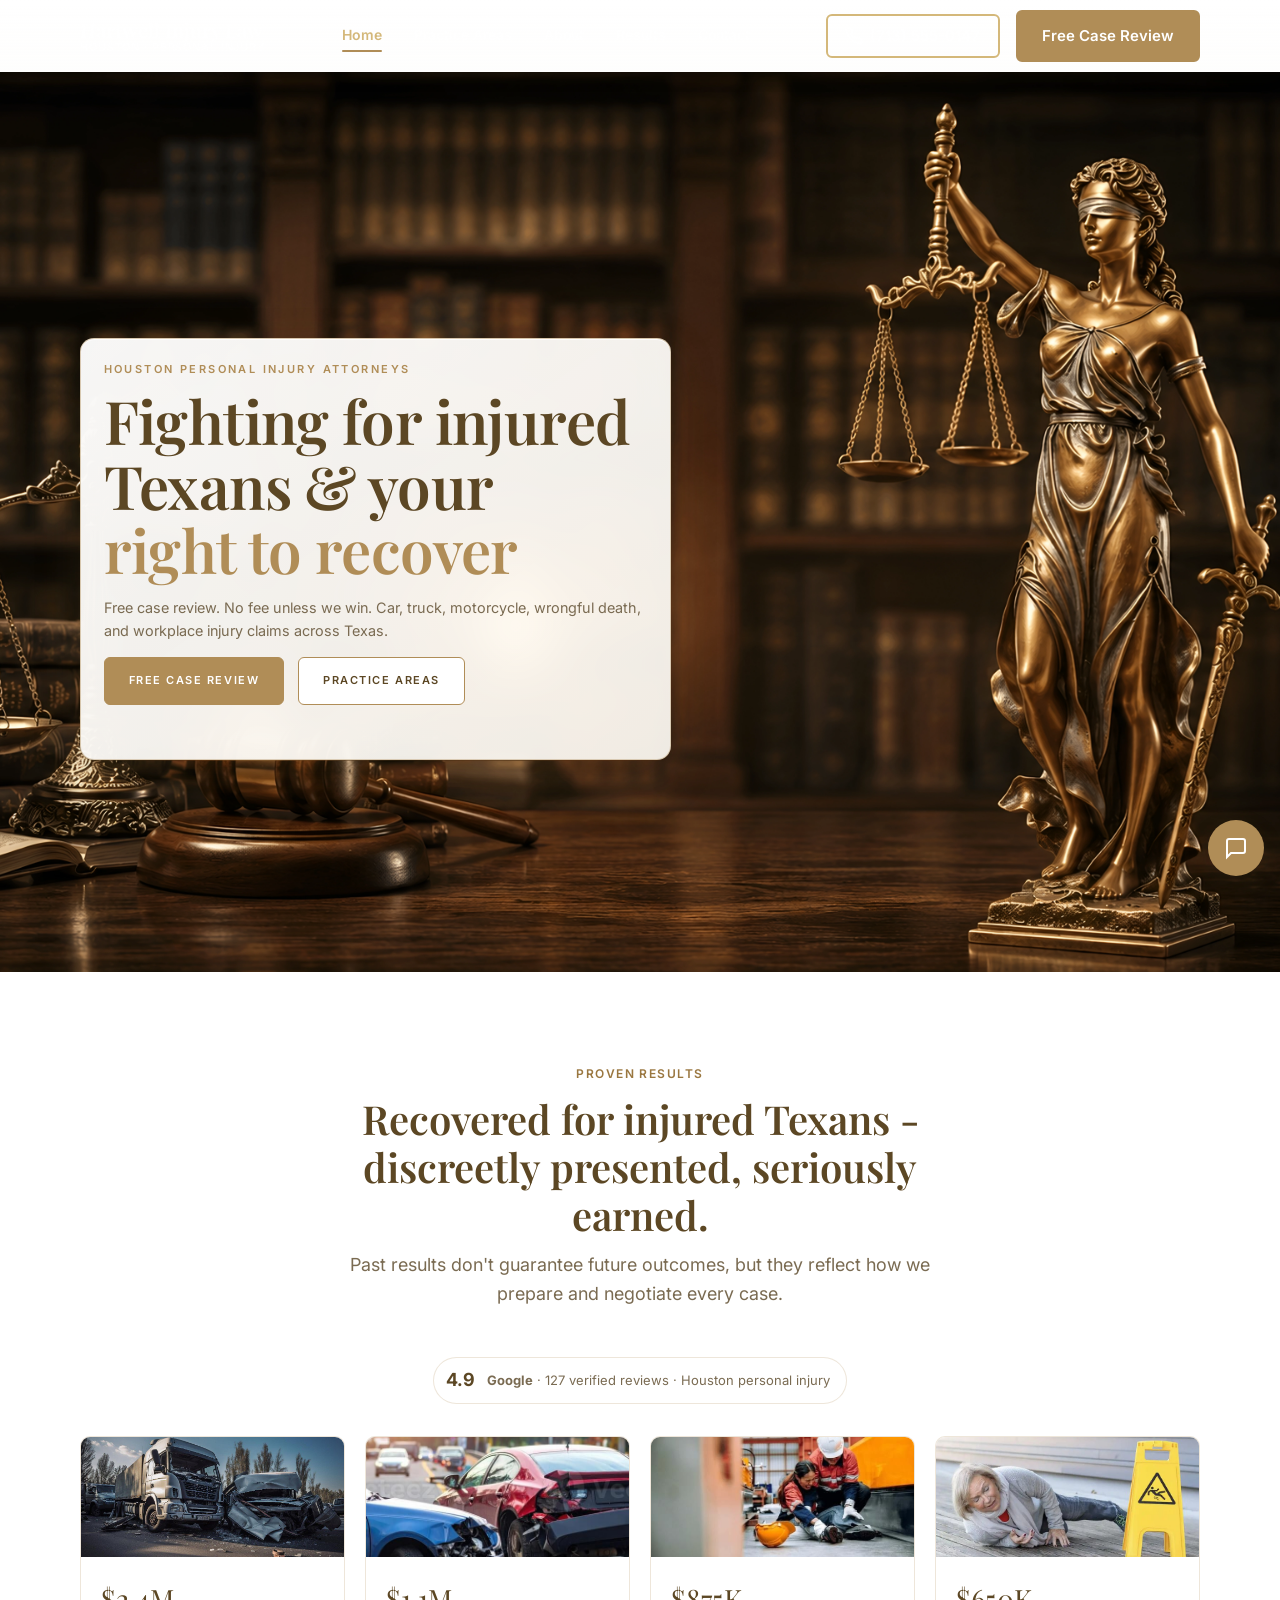
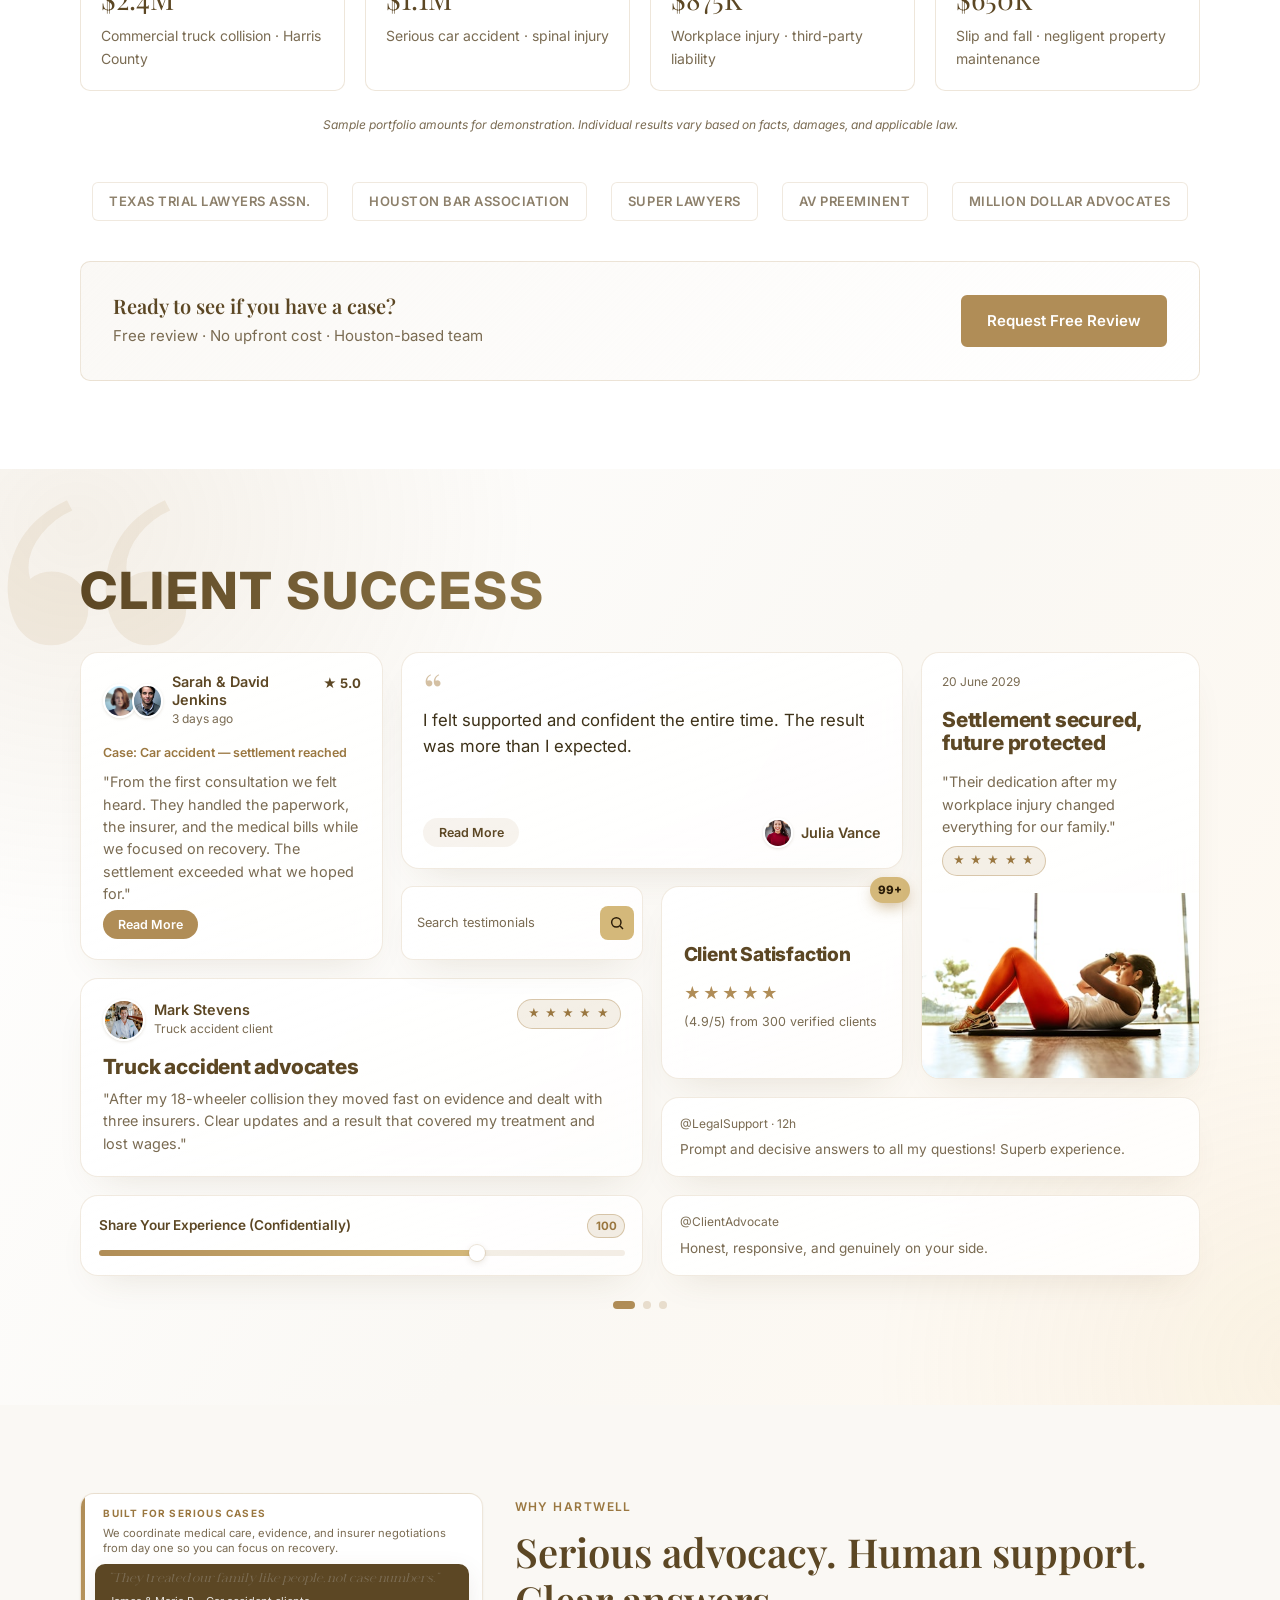
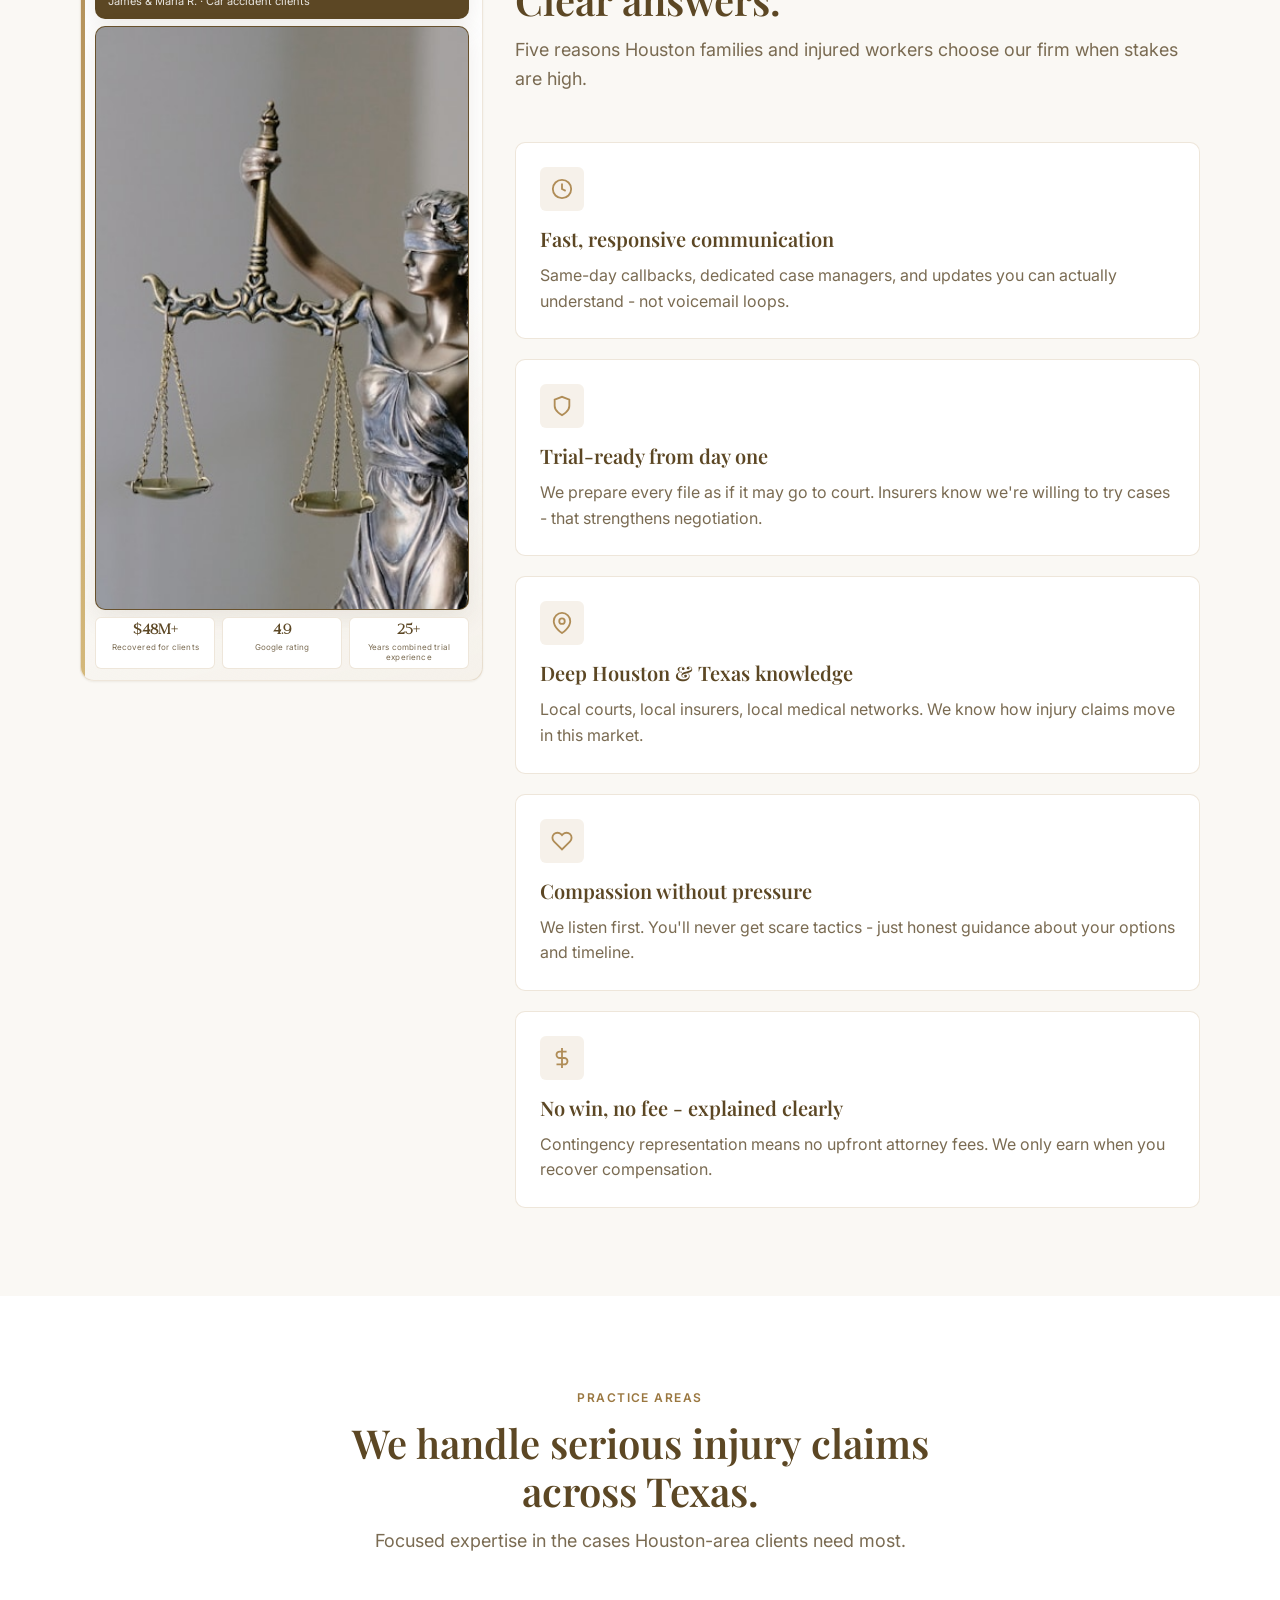
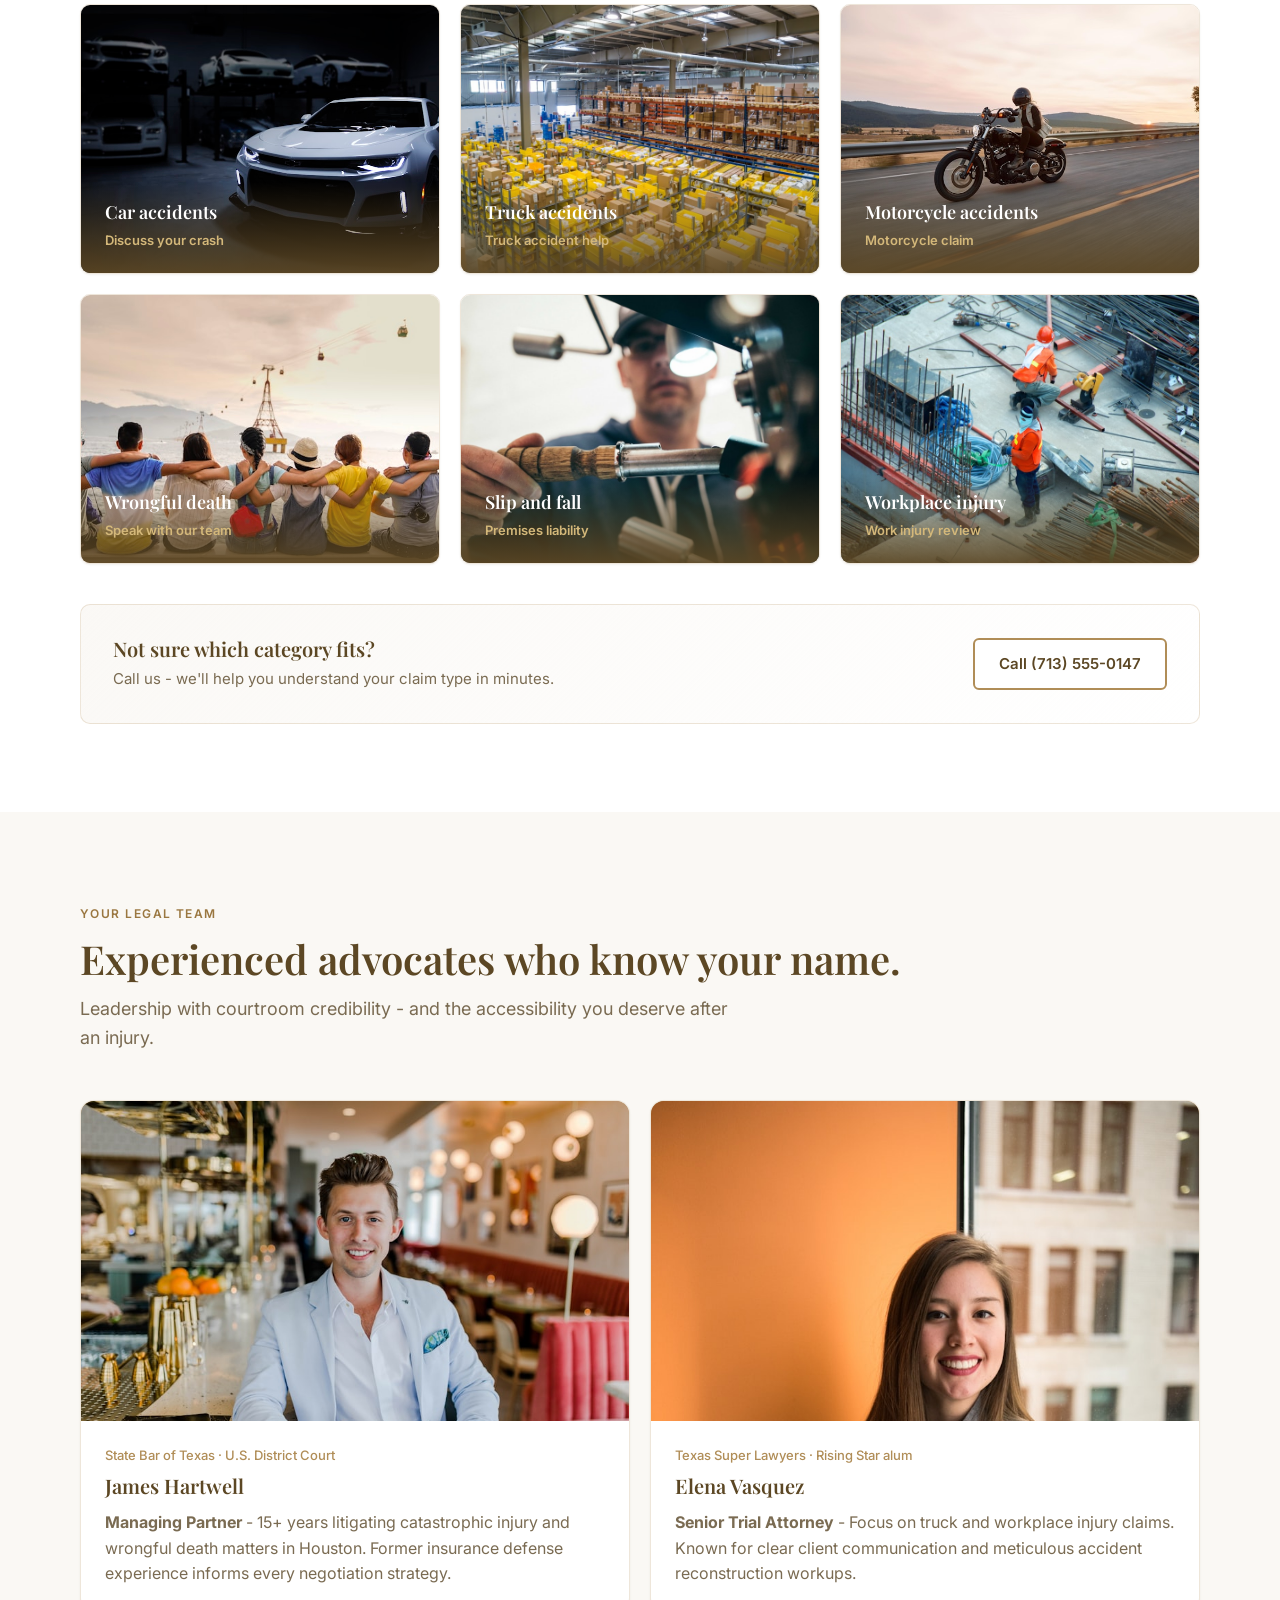
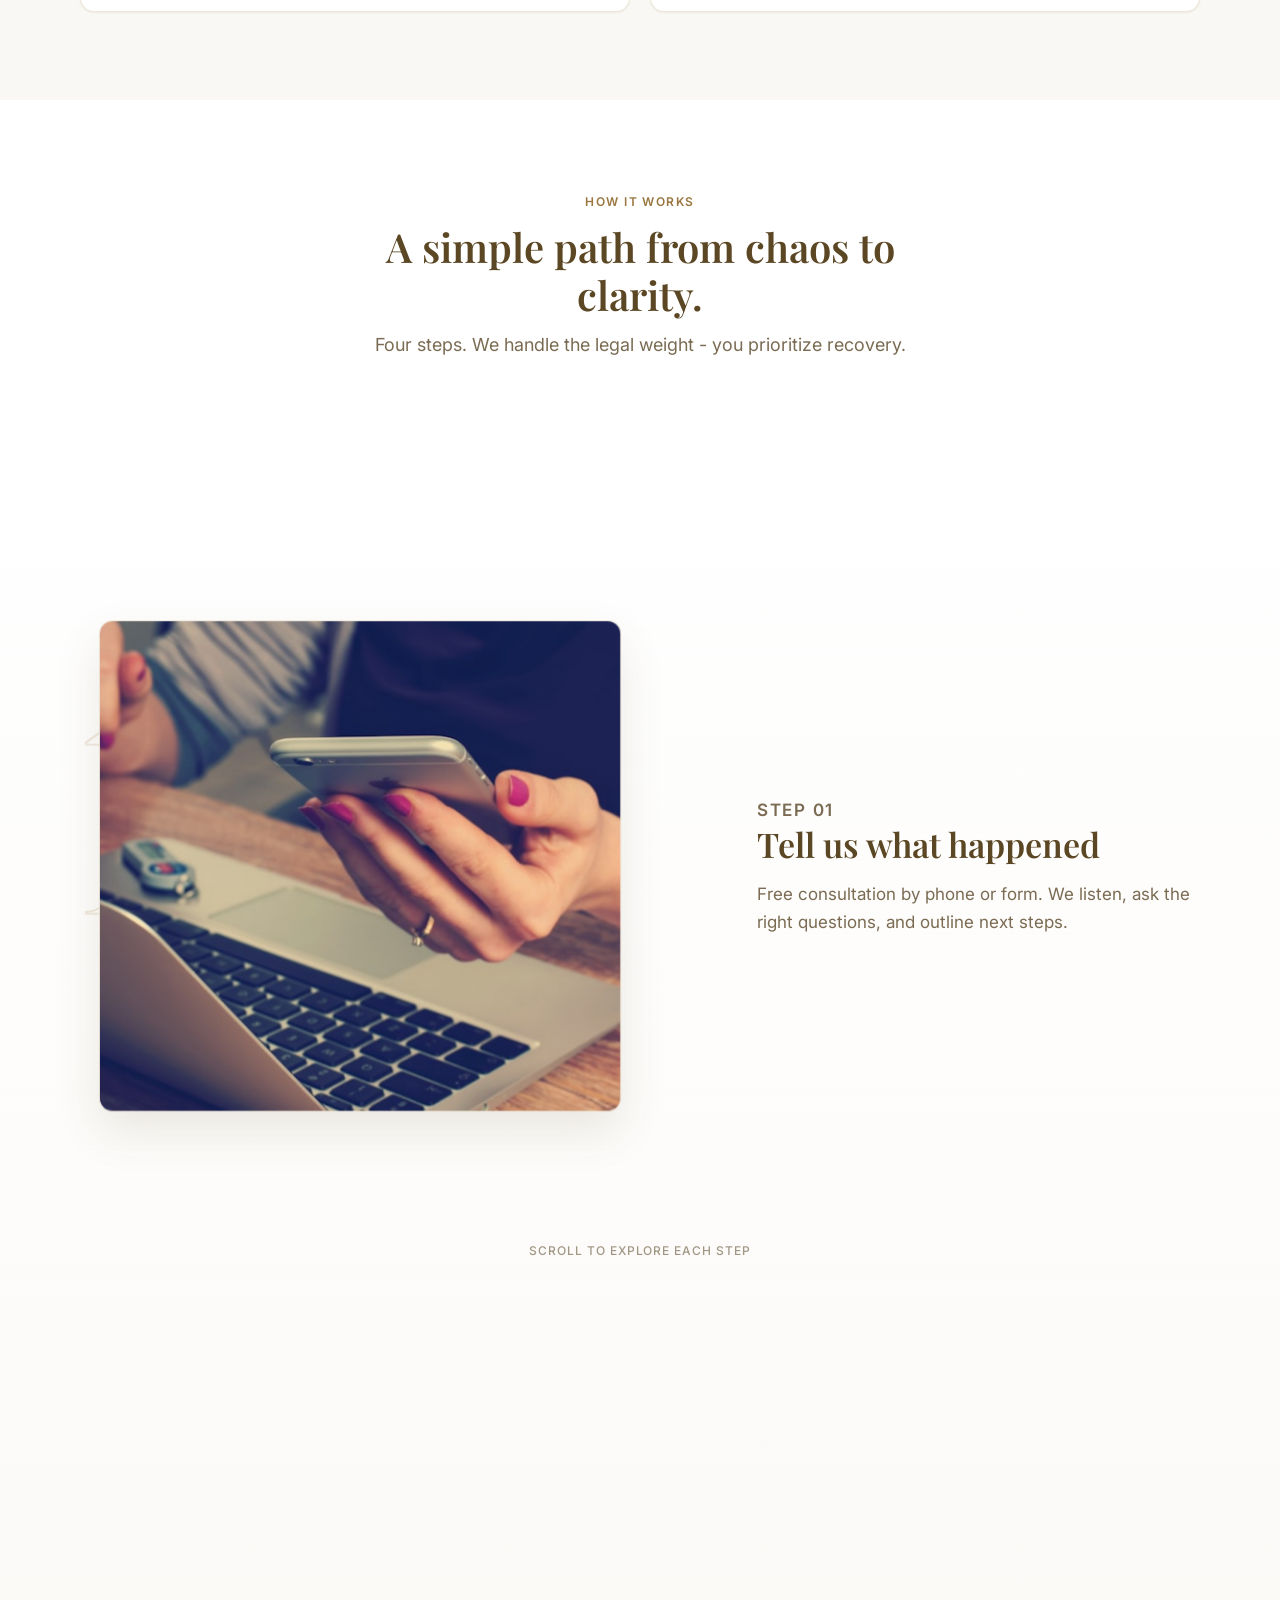
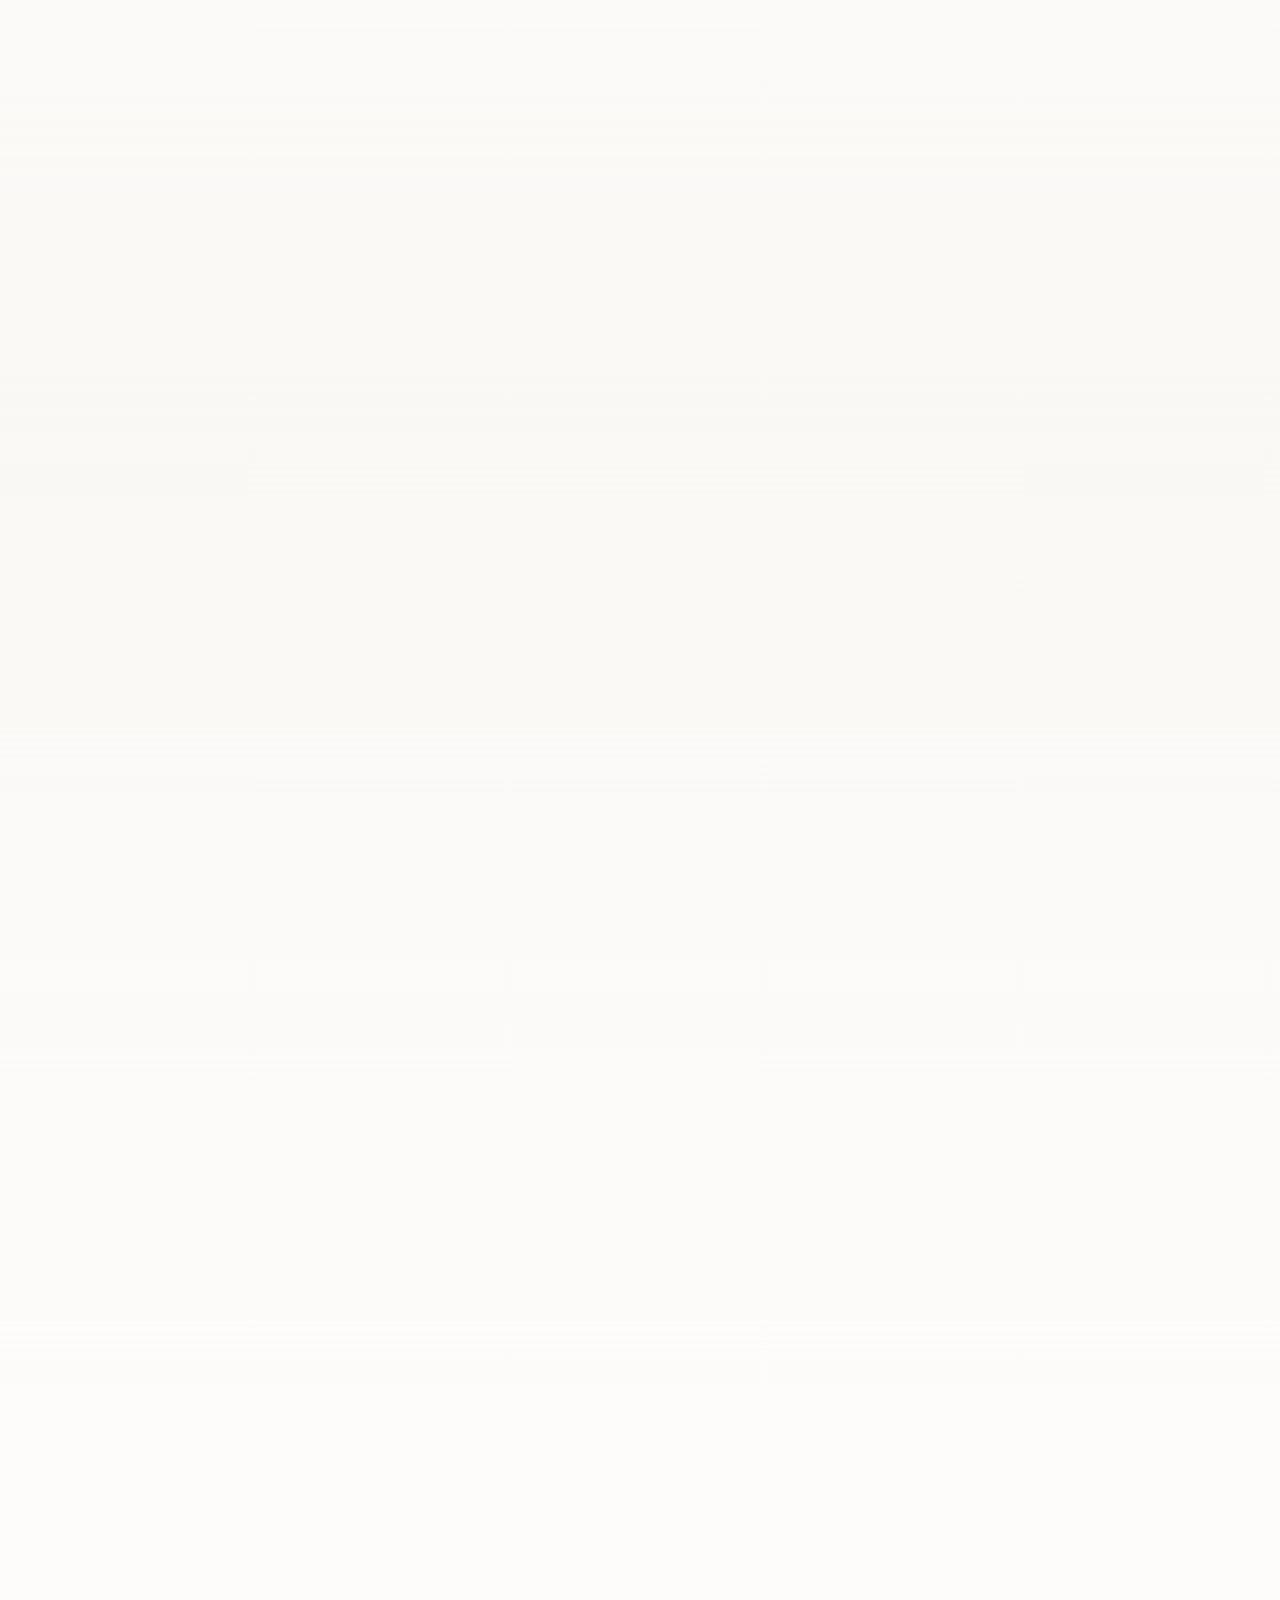
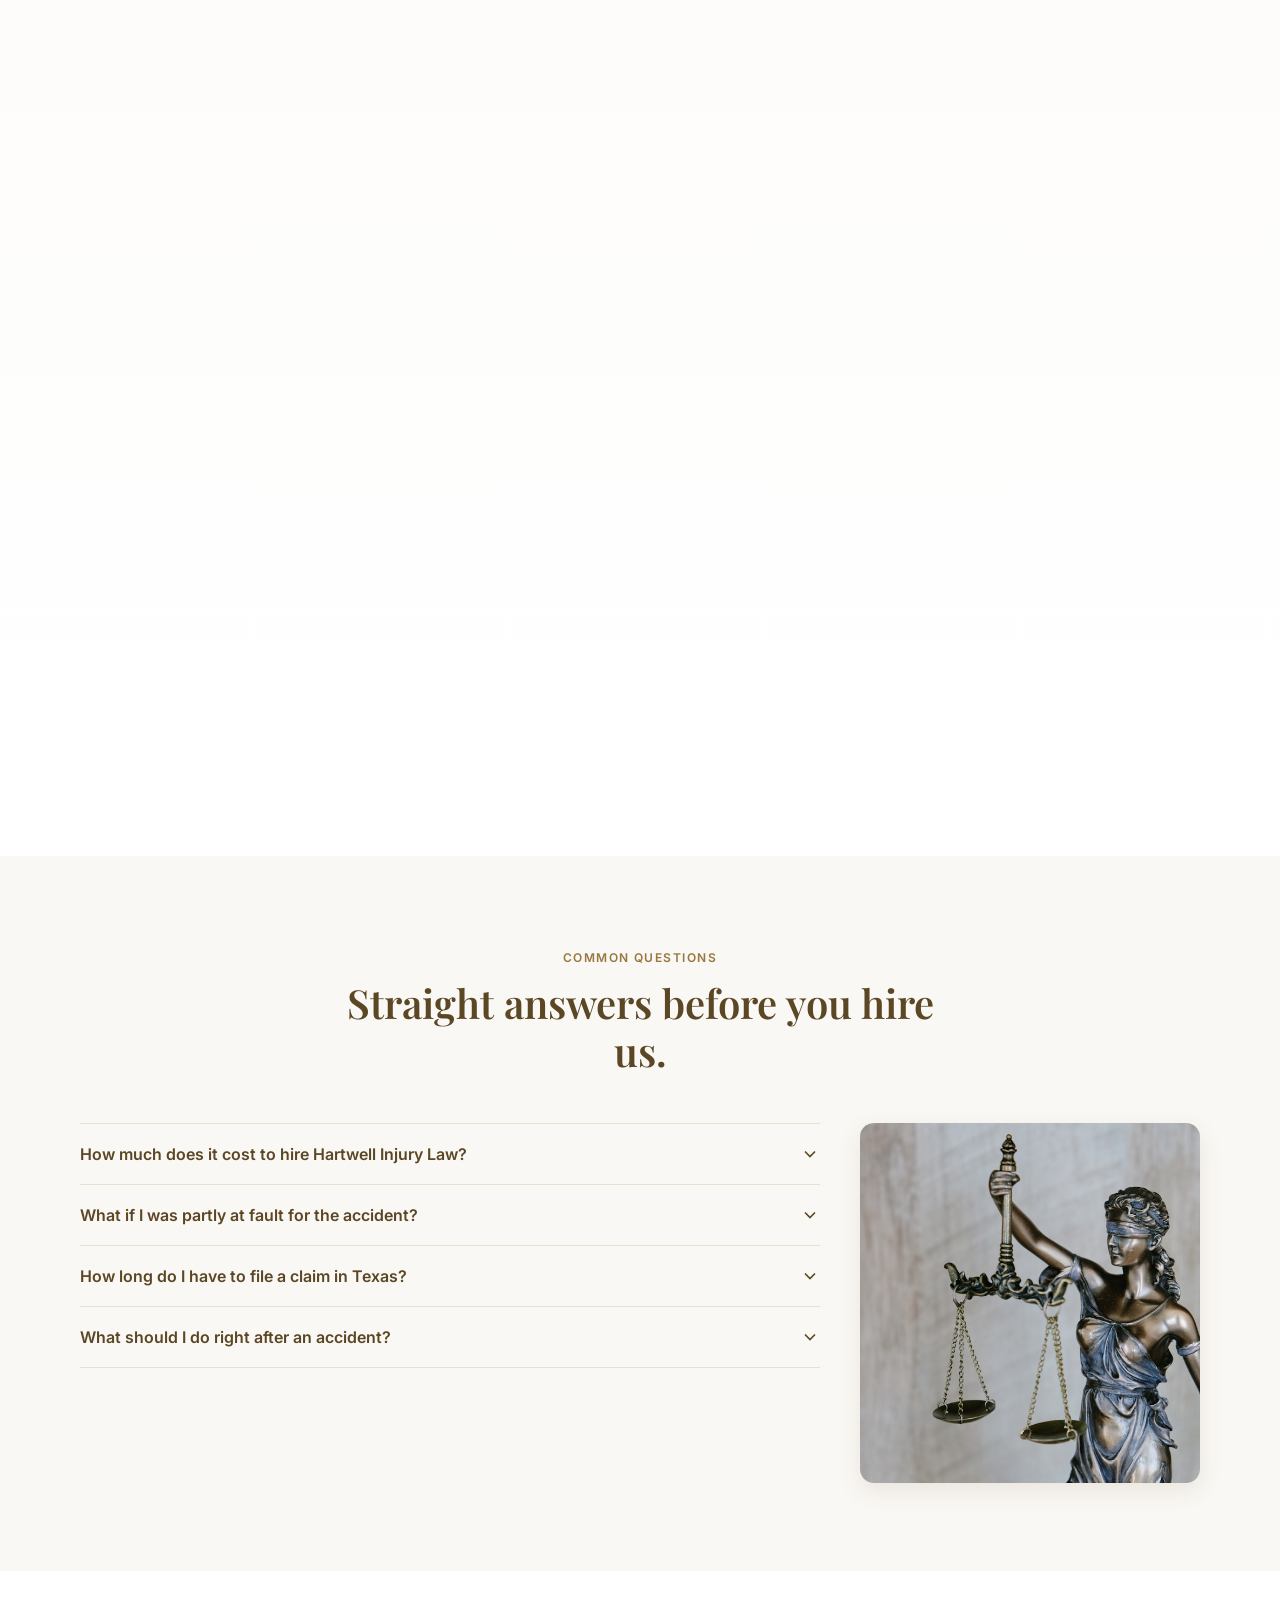
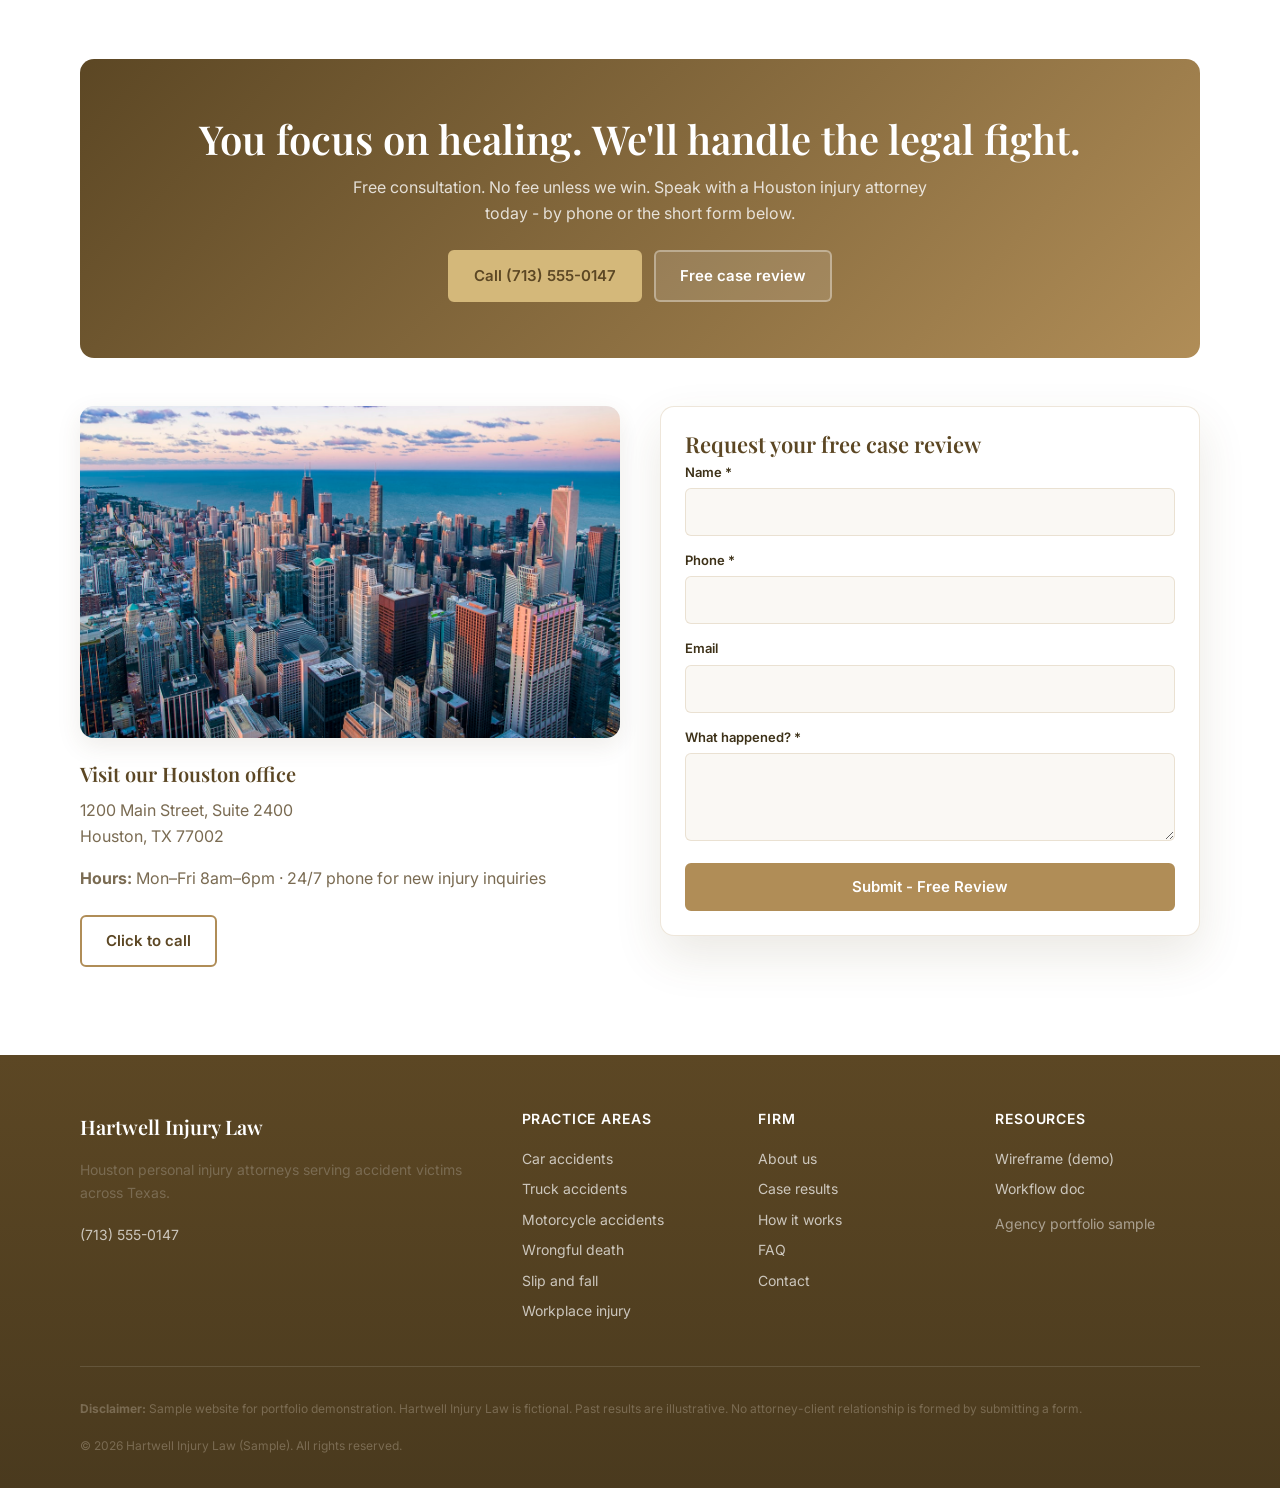
==== index.html @ 0fdd68f1 "Initial commit: Hartwell Injury Law portfolio sample site. Static multi-page PI law firm demo with l" ====
﻿<!DOCTYPE html>
<html lang="en">
<head>
  <meta charset="UTF-8">
  <meta name="viewport" content="width=device-width, initial-scale=1.0">
  <meta name="description" content="Hartwell Injury Law - Houston personal injury attorneys. Free case review. No fee unless we win. Car, truck, motorcycle, wrongful death &amp; workplace injury claims.">
  <title>Hartwell Injury Law | Houston Personal Injury Attorneys</title>
  <link rel="preconnect" href="https://fonts.googleapis.com">
  <link rel="preconnect" href="https://fonts.gstatic.com" crossorigin>
  <link href="https://fonts.googleapis.com/css2?family=Inter:wght@400;500;600;700&family=Playfair+Display:wght@500;600;700&display=swap" rel="stylesheet">
  <link rel="icon" href="assets/favicon.svg" type="image/svg+xml">
  <link rel="preload" href="assets/images/hero-bg.webp" as="image" fetchpriority="high">
  <link rel="stylesheet" href="css/fonts.css">
  <link rel="stylesheet" href="css/styles.css">
  <link rel="stylesheet" href="css/pages.css">
  <link rel="stylesheet" href="css/animations.css">
  <link rel="stylesheet" href="css/process-scroll.css">
  <script type="application/ld+json">
  {
    "@context": "https://schema.org",
    "@type": "LegalService",
    "name": "Hartwell Injury Law",
    "description": "Personal injury law firm serving Houston and greater Texas.",
    "url": "https://www.hartwellinjurylaw.com",
    "telephone": "+1-713-555-0147",
    "address": {
      "@type": "PostalAddress",
      "streetAddress": "1200 Main Street, Suite 2400",
      "addressLocality": "Houston",
      "addressRegion": "TX",
      "postalCode": "77002",
      "addressCountry": "US"
    },
    "areaServed": "Houston, Texas",
    "priceRange": "Free consultation - contingency fee",
    "aggregateRating": {
      "@type": "AggregateRating",
      "ratingValue": "4.9",
      "reviewCount": "127"
    }
  }
  </script>
</head>
<body class="page-home">
  <a href="#main" class="sr-only">Skip to main content</a>

  <div id="site-header"></div>

  <main id="main">
    <!-- Hero: image + left overlay copy -->
    <section class="hero hero--editorial hero--image-only hero--with-copy" id="hero" aria-labelledby="hero-heading">
      <div class="hero__media">
        <picture class="hero__picture">
          <source media="(max-width: 768px)" srcset="assets/images/mobile-hero.png" type="image/png">
          <img
            class="hero__image"
            src="assets/images/hero-bg.webp"
            alt="Lady Justice statue with scales and gavel in a law library"
            width="7680"
            height="4320"
            loading="eager"
            fetchpriority="high"
          >
        </picture>
      </div>
      <div class="container hero__overlay">
        <div class="hero__copy-block">
          <div class="hero__card">
            <p class="hero__eyebrow">Houston Personal Injury Attorneys</p>
            <h1 id="hero-heading" class="hero__title">
              Fighting for injured Texans &amp; your <span class="hero__title-accent">right to recover</span>
            </h1>
            <p class="hero__desc">Free case review. No fee unless we win. Car, truck, motorcycle, wrongful death, and workplace injury claims across Texas.</p>
            <div class="hero__actions">
              <a href="contact.html" class="btn btn--hero-gold">Free Case Review</a>
              <a href="practice-areas.html" class="btn btn--hero-outline">Practice Areas</a>
            </div>
          </div>
        </div>
      </div>
    </section>

    <!-- Trust proof -->
    <section class="section reveal" id="results" aria-labelledby="results-heading">
      <div class="container">
        <div class="section__header section__header--center">
          <p class="section__eyebrow">Proven results</p>
          <h2 id="results-heading">Recovered for injured Texans - discreetly presented, seriously earned.</h2>
          <p class="section__lead">Past results don't guarantee future outcomes, but they reflect how we prepare and negotiate every case.</p>
        </div>
        <div class="review-pill" style="margin-inline:auto;display:flex;width:fit-content;">
          <span class="review-pill__score">4.9</span>
          <span class="review-pill__text"><strong>Google</strong> · 127 verified reviews · Houston personal injury</span>
        </div>
        <div class="card-grid card-grid--4 stagger-children reveal" style="margin-top:2rem;">
          <article class="card result-card reveal-child">
            <div class="result-card__img">
              <img src="assets/images/result-truck.jpg" alt="Damaged commercial trucks after a highway collision" width="600" height="240" loading="lazy">
            </div>
            <div class="result-card__body">
              <p class="card__amount">$2.4M</p>
              <p class="card__type">Commercial truck collision · Harris County</p>
            </div>
          </article>
          <article class="card result-card reveal-child">
            <div class="result-card__img">
              <img src="assets/images/result-car.jpg" alt="Two vehicles with severe front and rear damage after a collision" width="600" height="240" loading="lazy">
            </div>
            <div class="result-card__body">
              <p class="card__amount">$1.1M</p>
              <p class="card__type">Serious car accident · spinal injury</p>
            </div>
          </article>
          <article class="card result-card reveal-child">
            <div class="result-card__img">
              <img src="assets/images/result-workplace.jpg" alt="Worker injured on the job receiving help from a coworker" width="600" height="240" loading="lazy">
            </div>
            <div class="result-card__body">
              <p class="card__amount">$875K</p>
              <p class="card__type">Workplace injury · third-party liability</p>
            </div>
          </article>
          <article class="card result-card reveal-child">
            <div class="result-card__img">
              <img src="assets/images/result-slip.jpg" alt="Elderly person after a slip and fall on a wet deck with caution sign" width="600" height="240" loading="lazy">
            </div>
            <div class="result-card__body">
              <p class="card__amount">$650K</p>
              <p class="card__type">Slip and fall · negligent property maintenance</p>
            </div>
          </article>
        </div>
        <p class="results-note section__header--center" style="text-align:center;">Sample portfolio amounts for demonstration. Individual results vary based on facts, damages, and applicable law.</p>
        <div class="badges-row" aria-label="Memberships and recognition">
          <span class="badge-item">Texas Trial Lawyers Assn.</span>
          <span class="badge-item">Houston Bar Association</span>
          <span class="badge-item">Super Lawyers</span>
          <span class="badge-item">AV Preeminent</span>
          <span class="badge-item">Million Dollar Advocates</span>
        </div>
        <div class="cta-inline">
          <div class="cta-inline__text">
            <h3>Ready to see if you have a case?</h3>
            <p>Free review · No upfront cost · Houston-based team</p>
          </div>
          <a href="contact.html" class="btn btn--primary">Request Free Review</a>
        </div>
      </div>
    </section>

    <!-- Client success — bento testimonials -->
    <section class="bento" id="testimonials" aria-labelledby="bento-heading">
      <span class="bento__bg-quote" aria-hidden="true">&ldquo;</span>
      <div class="bento__inner">
        <h2 id="bento-heading" class="bento__title">Client Success</h2>
        <div class="bento__grid">

          <!-- Card A: professional client review -->
          <article class="bento-card bento-card--a">
            <div class="bento-card__top">
              <div class="bento-avatars">
                <img src="assets/images/avatar-1.jpg" alt="" width="34" height="34" loading="lazy">
                <img src="assets/images/avatar-2.jpg" alt="" width="34" height="34" loading="lazy">
                <div>
                  <p class="bento-name">Sarah &amp; David Jenkins</p>
                  <p class="bento-date">3 days ago</p>
                </div>
              </div>
              <span class="bento-star">&#9733; 5.0</span>
            </div>
            <p class="bento-case">Case: Car accident — settlement reached</p>
            <p class="bento-review">"From the first consultation we felt heard. They handled the paperwork, the insurer, and the medical bills while we focused on recovery. The settlement exceeded what we hoped for."</p>
            <button type="button" class="bento-readmore">Read More</button>
          </article>

          <!-- Card B: executive feedback -->
          <article class="bento-card bento-card--b">
            <div class="bento-card__top">
              <div class="bento-person">
                <img class="bento-headshot" src="assets/images/attorney-james.jpg" alt="" width="42" height="42" loading="lazy">
                <div>
                  <p class="bento-name">Mark Stevens</p>
                  <p class="bento-role">Truck accident client</p>
                </div>
              </div>
              <span class="bento-pill">&#9733; &#9733; &#9733; &#9733; &#9733;</span>
            </div>
            <h3 class="bento-bigtitle">Truck accident advocates</h3>
            <p class="bento-review">"After my 18-wheeler collision they moved fast on evidence and dealt with three insurers. Clear updates and a result that covered my treatment and lost wages."</p>
          </article>

          <!-- Card C: quote card -->
          <article class="bento-card bento-card--c">
            <span class="bento-quotemark" aria-hidden="true">&ldquo;</span>
            <p class="bento-review bento-review--lg">I felt supported and confident the entire time. The result was more than I expected.</p>
            <div class="bento-card__foot">
              <button type="button" class="bento-readmore bento-readmore--ghost">Read More</button>
              <div class="bento-person bento-person--sm">
                <img class="bento-headshot" src="assets/images/avatar-3.jpg" alt="" width="30" height="30" loading="lazy">
                <span class="bento-name">Julia Vance</span>
              </div>
            </div>
          </article>

          <!-- Card D: service rating -->
          <article class="bento-card bento-card--d">
            <span class="bento-badge">99+</span>
            <h3 class="bento-bigtitle bento-bigtitle--sm">Client Satisfaction</h3>
            <div class="bento-rating">
              <span class="bento-stars" aria-hidden="true">★★★★★</span>
              <p class="bento-rating__meta">(4.9/5) from 300 verified clients</p>
            </div>
          </article>

          <!-- Card E: results-focused card with image -->
          <article class="bento-card bento-card--e">
            <div class="bento-e__body">
              <p class="bento-date">20 June 2029</p>
              <h3 class="bento-bigtitle">Settlement secured, future protected</h3>
              <p class="bento-review">"Their dedication after my workplace injury changed everything for our family."</p>
              <span class="bento-pill">&#9733; &#9733; &#9733; &#9733; &#9733;</span>
            </div>
            <div class="bento-e__media">
              <img src="assets/images/process-recovery.jpg" alt="Client recovering after a successful injury settlement" width="480" height="360" loading="lazy">
            </div>
          </article>

          <!-- Search box -->
          <div class="bento-search">
            <span>Search testimonials</span>
            <button type="button" class="bento-search__btn" aria-label="Search testimonials">
              <svg viewBox="0 0 24 24" fill="none" stroke="currentColor" stroke-width="2.2" aria-hidden="true"><circle cx="11" cy="11" r="7"/><line x1="21" y1="21" x2="16.65" y2="16.65"/></svg>
            </button>
          </div>

          <!-- Direct comment card -->
          <div class="bento-comment bento-comment--direct">
            <p class="bento-handle">@LegalSupport · 12h</p>
            <p class="bento-review">Prompt and decisive answers to all my questions! Superb experience.</p>
          </div>

          <!-- Feedback input -->
          <div class="bento-feedback">
            <div class="bento-feedback__row">
              <span class="bento-feedback__label">Share Your Experience (Confidentially)</span>
              <span class="bento-feedback__badge">100</span>
            </div>
            <div class="bento-feedback__bar" role="presentation"><span></span></div>
          </div>

          <!-- Additional comment card -->
          <div class="bento-comment bento-comment--sm">
            <p class="bento-handle">@ClientAdvocate</p>
            <p class="bento-review">Honest, responsive, and genuinely on your side.</p>
          </div>

          <!-- Pagination nav -->
          <div class="bento__nav">
            <div class="bento-dots" aria-hidden="true">
              <span class="is-active"></span><span></span><span></span>
            </div>
          </div>

        </div>
      </div>
    </section>

    <!-- Why choose -->
    <section class="section section--alt" id="why-us" aria-labelledby="why-heading">
      <div class="container why-split reveal">
        <aside class="why-visual reveal" aria-label="Why clients trust Hartwell">
          <div class="why-visual__intro">
            <p class="why-visual__eyebrow">Built for serious cases</p>
            <p class="why-visual__lead">We coordinate medical care, evidence, and insurer negotiations from day one so you can focus on recovery.</p>
          </div>
          <blockquote class="why-visual__quote">
            <p>"They treated our family like people, not case numbers."</p>
            <footer>James &amp; Maria R. · Car accident clients</footer>
          </blockquote>
          <div class="why-gallery">
            <figure class="why-gallery__frame why-gallery__frame--primary">
              <img src="assets/images/why-law-library.jpg" alt="Law library and legal research" width="700" height="900" loading="lazy">
            </figure>
          </div>
          <ul class="why-visual__stats" role="list">
            <li>
              <span class="why-visual__stat-value">$48M+</span>
              <span class="why-visual__stat-label">Recovered for clients</span>
            </li>
            <li>
              <span class="why-visual__stat-value">4.9</span>
              <span class="why-visual__stat-label">Google rating</span>
            </li>
            <li>
              <span class="why-visual__stat-value">25+</span>
              <span class="why-visual__stat-label">Years combined trial experience</span>
            </li>
          </ul>
        </aside>
        <div class="why-content">
        <div class="section__header">
          <p class="section__eyebrow">Why Hartwell</p>
          <h2 id="why-heading">Serious advocacy. Human support. Clear answers.</h2>
          <p class="section__lead">Five reasons Houston families and injured workers choose our firm when stakes are high.</p>
        </div>
        <div class="card-grid card-grid--2" style="grid-template-columns:1fr;">
          <article class="card">
            <div class="card__icon" aria-hidden="true">
              <svg viewBox="0 0 24 24" fill="none" stroke="currentColor" stroke-width="2"><circle cx="12" cy="12" r="10"/><polyline points="12 6 12 12 16 14"/></svg>
            </div>
            <h3>Fast, responsive communication</h3>
            <p>Same-day callbacks, dedicated case managers, and updates you can actually understand - not voicemail loops.</p>
          </article>
          <article class="card">
            <div class="card__icon" aria-hidden="true">
              <svg viewBox="0 0 24 24" fill="none" stroke="currentColor" stroke-width="2"><path d="M12 22s8-4 8-10V5l-8-3-8 3v7c0 6 8 10 8 10z"/></svg>
            </div>
            <h3>Trial-ready from day one</h3>
            <p>We prepare every file as if it may go to court. Insurers know we're willing to try cases - that strengthens negotiation.</p>
          </article>
          <article class="card">
            <div class="card__icon" aria-hidden="true">
              <svg viewBox="0 0 24 24" fill="none" stroke="currentColor" stroke-width="2"><path d="M21 10c0 7-9 13-9 13s-9-6-9-13a9 9 0 0 1 18 0z"/><circle cx="12" cy="10" r="3"/></svg>
            </div>
            <h3>Deep Houston &amp; Texas knowledge</h3>
            <p>Local courts, local insurers, local medical networks. We know how injury claims move in this market.</p>
          </article>
          <article class="card">
            <div class="card__icon" aria-hidden="true">
              <svg viewBox="0 0 24 24" fill="none" stroke="currentColor" stroke-width="2"><path d="M20.84 4.61a5.5 5.5 0 0 0-7.78 0L12 5.67l-1.06-1.06a5.5 5.5 0 0 0-7.78 7.78l1.06 1.06L12 21.23l7.78-7.78 1.06-1.06a5.5 5.5 0 0 0 0-7.78z"/></svg>
            </div>
            <h3>Compassion without pressure</h3>
            <p>We listen first. You'll never get scare tactics - just honest guidance about your options and timeline.</p>
          </article>
          <article class="card">
            <div class="card__icon" aria-hidden="true">
              <svg viewBox="0 0 24 24" fill="none" stroke="currentColor" stroke-width="2"><line x1="12" y1="1" x2="12" y2="23"/><path d="M17 5H9.5a3.5 3.5 0 0 0 0 7h5a3.5 3.5 0 0 1 0 7H6"/></svg>
            </div>
            <h3>No win, no fee - explained clearly</h3>
            <p>Contingency representation means no upfront attorney fees. We only earn when you recover compensation.</p>
          </article>
        </div>
        </div>
      </div>
    </section>

    <!-- Practice areas -->
    <section class="section" id="practice-areas" aria-labelledby="practice-heading">
      <div class="container">
        <div class="section__header section__header--center">
          <p class="section__eyebrow">Practice areas</p>
          <h2 id="practice-heading">We handle serious injury claims across Texas.</h2>
          <p class="section__lead">Focused expertise in the cases Houston-area clients need most.</p>
        </div>
        <div class="practice-grid stagger-children reveal">
          <a class="practice-card practice-card--media reveal-child" href="car-accident.html">
            <img src="assets/images/practice-car.jpg" alt="Car accident injury claim" width="600" height="375" loading="lazy">
            <div class="practice-card__overlay"><h3>Car accidents</h3><span>Discuss your crash</span></div>
          </a>
          <a class="practice-card practice-card--media reveal-child" href="practice-areas.html">
            <img src="assets/images/practice-truck.jpg" alt="Commercial truck accident" width="600" height="375" loading="lazy">
            <div class="practice-card__overlay"><h3>Truck accidents</h3><span>Truck accident help</span></div>
          </a>
          <a class="practice-card practice-card--media reveal-child" href="practice-areas.html">
            <img src="assets/images/practice-motorcycle.jpg" alt="Motorcycle crash" width="600" height="375" loading="lazy">
            <div class="practice-card__overlay"><h3>Motorcycle accidents</h3><span>Motorcycle claim</span></div>
          </a>
          <a class="practice-card practice-card--media reveal-child" href="practice-areas.html">
            <img src="assets/images/practice-wrongful-death.jpg" alt="Wrongful death support" width="600" height="375" loading="lazy">
            <div class="practice-card__overlay"><h3>Wrongful death</h3><span>Speak with our team</span></div>
          </a>
          <a class="practice-card practice-card--media reveal-child" href="practice-areas.html">
            <img src="assets/images/practice-slip.jpg" alt="Slip and fall premises" width="600" height="375" loading="lazy">
            <div class="practice-card__overlay"><h3>Slip and fall</h3><span>Premises liability</span></div>
          </a>
          <a class="practice-card practice-card--media reveal-child" href="practice-areas.html">
            <img src="assets/images/practice-workplace.jpg" alt="Workplace injury" width="600" height="375" loading="lazy">
            <div class="practice-card__overlay"><h3>Workplace injury</h3><span>Work injury review</span></div>
          </a>
        </div>
        <div class="cta-inline">
          <div class="cta-inline__text">
            <h3>Not sure which category fits?</h3>
            <p>Call us - we'll help you understand your claim type in minutes.</p>
          </div>
          <a href="tel:+17135550147" class="btn btn--outline">Call (713) 555-0147</a>
        </div>
      </div>
    </section>

    <!-- Attorneys -->
    <section class="section section--alt" id="attorneys" aria-labelledby="attorneys-heading">
      <div class="container">
        <div class="section__header">
          <p class="section__eyebrow">Your legal team</p>
          <h2 id="attorneys-heading">Experienced advocates who know your name.</h2>
          <p class="section__lead">Leadership with courtroom credibility - and the accessibility you deserve after an injury.</p>
        </div>
        <div class="card-grid attorney-grid">
          <article class="attorney-card">
            <img class="attorney-card__photo" src="assets/images/attorney-james.jpg" alt="James Hartwell, Managing Partner" width="600" height="600" loading="lazy">
            <div class="attorney-card__body">
              <p class="attorney-card__credentials">State Bar of Texas · U.S. District Court</p>
              <h3>James Hartwell</h3>
              <p><strong>Managing Partner</strong> - 15+ years litigating catastrophic injury and wrongful death matters in Houston. Former insurance defense experience informs every negotiation strategy.</p>
            </div>
          </article>
          <article class="attorney-card">
            <img class="attorney-card__photo" src="assets/images/attorney-elena.jpg" alt="Elena Vasquez, Senior Trial Attorney" width="600" height="600" loading="lazy">
            <div class="attorney-card__body">
              <p class="attorney-card__credentials">Texas Super Lawyers · Rising Star alum</p>
              <h3>Elena Vasquez</h3>
              <p><strong>Senior Trial Attorney</strong> - Focus on truck and workplace injury claims. Known for clear client communication and meticulous accident reconstruction workups.</p>
            </div>
          </article>
        </div>
      </div>
    </section>

    <!-- Process — scroll-driven 3D card stack -->
    <section class="section section--process" id="process" aria-labelledby="process-heading">
      <div class="container">
        <div class="section__header section__header--center">
          <p class="section__eyebrow">How it works</p>
          <h2 id="process-heading">A simple path from chaos to clarity.</h2>
          <p class="section__lead">Four steps. We handle the legal weight - you prioritize recovery.</p>
        </div>
      </div>

      <div class="process-scroll" data-process-scroll>
        <div class="process-scroll__viewport">
          <p class="process-scroll__hint" aria-hidden="true">Scroll to explore each step</p>
          <div class="process-scroll__layout">
            <div class="process-scroll__left">
              <div class="process-stack process-stack--photos" role="list" aria-label="Process step photos">
                <article class="process-stack__item" role="listitem" data-process-card>
                  <span class="process-stack__bg-num" aria-hidden="true">1</span>
                  <div class="process-photo-card">
                    <img src="assets/images/process-phone.jpg" alt="Phone consultation" width="480" height="360" loading="lazy">
                  </div>
                </article>
                <article class="process-stack__item" role="listitem" data-process-card>
                  <span class="process-stack__bg-num" aria-hidden="true">2</span>
                  <div class="process-photo-card">
                    <img src="assets/images/process-investigate.jpg" alt="Case investigation" width="480" height="360" loading="lazy">
                  </div>
                </article>
                <article class="process-stack__item" role="listitem" data-process-card>
                  <span class="process-stack__bg-num" aria-hidden="true">3</span>
                  <div class="process-photo-card">
                    <img src="assets/images/process-insurance.jpg" alt="Insurance negotiation" width="480" height="360" loading="lazy">
                  </div>
                </article>
                <article class="process-stack__item" role="listitem" data-process-card>
                  <span class="process-stack__bg-num" aria-hidden="true">4</span>
                  <div class="process-photo-card">
                    <img src="assets/images/process-recovery.jpg" alt="Client recovery" width="480" height="360" loading="lazy">
                  </div>
                </article>
              </div>
            </div>
            <div class="process-scroll__right">
              <div class="process-stack process-stack--copy" role="list" aria-label="Process step details">
                <article class="process-copy" role="listitem" data-process-copy>
                  <p class="process-copy__eyebrow">Step 01</p>
                  <h3>Tell us what happened</h3>
                  <p>Free consultation by phone or form. We listen, ask the right questions, and outline next steps.</p>
                </article>
                <article class="process-copy" role="listitem" data-process-copy>
                  <p class="process-copy__eyebrow">Step 02</p>
                  <h3>We investigate your case</h3>
                  <p>Police reports, medical records, witnesses, and evidence preservation - built early, not late.</p>
                </article>
                <article class="process-copy" role="listitem" data-process-copy>
                  <p class="process-copy__eyebrow">Step 03</p>
                  <h3>We deal with insurance</h3>
                  <p>Adjusters, denials, and lowball offers are handled by us. No giving recorded statements without counsel.</p>
                </article>
                <article class="process-copy" role="listitem" data-process-copy>
                  <p class="process-copy__eyebrow">Step 04</p>
                  <h3>You focus on recovery</h3>
                  <p>Treatment comes first. We pursue fair settlement or trial while keeping you informed at every stage.</p>
                </article>
              </div>
            </div>
          </div>
        </div>
      </div>

      <div class="container process-fallback" aria-label="Case process steps">
        <ol class="process-steps">
          <li class="process-step">
            <div class="process-step__thumb">
              <img src="assets/images/process-phone.jpg" alt="Phone consultation" width="200" height="200" loading="lazy">
            </div>
            <div>
              <h3><span class="process-step__num" aria-hidden="true">1.</span> Tell us what happened</h3>
              <p>Free consultation by phone or form. We listen, ask the right questions, and outline next steps.</p>
            </div>
          </li>
          <li class="process-step">
            <div class="process-step__thumb">
              <img src="assets/images/process-investigate.jpg" alt="Case investigation documents" width="200" height="200" loading="lazy">
            </div>
            <div>
              <h3><span class="process-step__num" aria-hidden="true">2.</span> We investigate your case</h3>
              <p>Police reports, medical records, witnesses, and evidence preservation - built early, not late.</p>
            </div>
          </li>
          <li class="process-step">
            <div class="process-step__thumb">
              <img src="assets/images/process-insurance.jpg" alt="Insurance negotiation" width="200" height="200" loading="lazy">
            </div>
            <div>
              <h3><span class="process-step__num" aria-hidden="true">3.</span> We deal with insurance</h3>
              <p>Adjusters, denials, and lowball offers are handled by us. No giving recorded statements without counsel.</p>
            </div>
          </li>
          <li class="process-step">
            <div class="process-step__thumb">
              <img src="assets/images/process-recovery.jpg" alt="Client recovery and wellness" width="200" height="200" loading="lazy">
            </div>
            <div>
              <h3><span class="process-step__num" aria-hidden="true">4.</span> You focus on recovery</h3>
              <p>Treatment comes first. We pursue fair settlement or trial while keeping you informed at every stage.</p>
            </div>
          </li>
        </ol>
      </div>
    </section>

    <!-- FAQ -->
    <section class="section section--alt" id="faq" aria-labelledby="faq-heading">
      <div class="container">
        <div class="section__header section__header--center">
          <p class="section__eyebrow">Common questions</p>
          <h2 id="faq-heading">Straight answers before you hire us.</h2>
        </div>
        <div class="faq-layout reveal">
        <div class="faq-list">
          <div class="faq-item">
            <button type="button" class="faq-question" aria-expanded="false">
              How much does it cost to hire Hartwell Injury Law?
              <svg width="20" height="20" viewBox="0 0 24 24" fill="none" stroke="currentColor" stroke-width="2" aria-hidden="true"><polyline points="6 9 12 15 18 9"/></svg>
            </button>
            <div class="faq-answer">
              <div class="faq-answer__inner">We work on contingency - no upfront attorney fees. If we don't recover compensation for you, you don't owe our legal fees. We'll explain percentages and costs clearly during your free consultation.</div>
            </div>
          </div>
          <div class="faq-item">
            <button type="button" class="faq-question" aria-expanded="false">
              What if I was partly at fault for the accident?
              <svg width="20" height="20" viewBox="0 0 24 24" fill="none" stroke="currentColor" stroke-width="2" aria-hidden="true"><polyline points="6 9 12 15 18 9"/></svg>
            </button>
            <div class="faq-answer">
              <div class="faq-answer__inner">Texas follows modified comparative fault rules. You may still recover damages if you were less than 51% responsible. Don't assume you're barred - let us review the facts.</div>
            </div>
          </div>
          <div class="faq-item">
            <button type="button" class="faq-question" aria-expanded="false">
              How long do I have to file a claim in Texas?
              <svg width="20" height="20" viewBox="0 0 24 24" fill="none" stroke="currentColor" stroke-width="2" aria-hidden="true"><polyline points="6 9 12 15 18 9"/></svg>
            </button>
            <div class="faq-answer">
              <div class="faq-answer__inner">Most personal injury claims must be filed within two years of the injury, but exceptions exist. Evidence fades quickly - contacting us soon protects your rights.</div>
            </div>
          </div>
          <div class="faq-item">
            <button type="button" class="faq-question" aria-expanded="false">
              What should I do right after an accident?
              <svg width="20" height="20" viewBox="0 0 24 24" fill="none" stroke="currentColor" stroke-width="2" aria-hidden="true"><polyline points="6 9 12 15 18 9"/></svg>
            </button>
            <div class="faq-answer">
              <div class="faq-answer__inner">Get medical care, call police if needed, photograph the scene, gather witness info, avoid admitting fault, and don't give a recorded statement to insurers before speaking with a lawyer.</div>
            </div>
          </div>
        </div>
        <aside class="faq-aside">
          <img src="assets/images/faq-courthouse.jpg" alt="Courthouse columns representing justice" width="680" height="900" loading="lazy">
        </aside>
        </div>
      </div>
    </section>

    <!-- Final CTA / Contact -->
    <section class="section" id="contact" aria-labelledby="contact-heading">
      <div class="container">
        <div class="cta-band">
          <h2 id="contact-heading">You focus on healing. We'll handle the legal fight.</h2>
          <p>Free consultation. No fee unless we win. Speak with a Houston injury attorney today - by phone or the short form below.</p>
          <div class="btn-group">
            <a href="tel:+17135550147" class="btn btn--accent">Call (713) 555-0147</a>
            <a href="contact.html" class="btn btn--ghost-light">Free case review</a>
          </div>
        </div>
        <div class="split-grid reveal" style="margin-top:3rem;">
          <div class="contact-visual">
            <img src="assets/images/contact-skyline.jpg" alt="Houston downtown skyline near Hartwell Injury Law office" width="800" height="500" loading="lazy">
            <h3 style="margin-top:1.5rem;">Visit our Houston office</h3>
            <p>1200 Main Street, Suite 2400<br>Houston, TX 77002</p>
            <p><strong>Hours:</strong> Mon–Fri 8am–6pm · 24/7 phone for new injury inquiries</p>
            <p style="margin-top:1.5rem;"><a href="tel:+17135550147" class="btn btn--outline">Click to call</a></p>
          </div>
          <div class="form-card">
            <h3 class="form-card__title">Request your free case review</h3>
            <form data-consult-form action="#" method="post">
              <div class="form-grid">
                <div class="form-group">
                  <label for="contact-name">Name *</label>
                  <input type="text" id="contact-name" name="name" required autocomplete="name">
                </div>
                <div class="form-group">
                  <label for="contact-phone">Phone *</label>
                  <input type="tel" id="contact-phone" name="phone" required autocomplete="tel">
                </div>
                <div class="form-group">
                  <label for="contact-email">Email</label>
                  <input type="email" id="contact-email" name="email" autocomplete="email">
                </div>
                <div class="form-group">
                  <label for="contact-detail">What happened? *</label>
                  <textarea id="contact-detail" name="detail" required></textarea>
                </div>
                <button type="submit" class="btn btn--primary btn--block">Submit - Free Review</button>
              </div>
            </form>
          </div>
        </div>
      </div>
    </section>
  </main>

  <div id="site-footer"></div>

  <script src="js/site-chrome.js"></script>
  <script src="js/main.js" defer></script>
  <script src="js/process-scroll.js" defer></script>
</body>
</html>
---- css/fonts.css ----
@font-face {
  font-family: "Orange Avenue";
  src: url("../FONTS/OrangeAvenueDEMO-Regular.otf") format("opentype");
  font-weight: 400;
  font-style: normal;
  font-display: swap;
}

@font-face {
  font-family: "Orange Avenue Outline";
  src: url("../FONTS/OrangeAvenueOutlineDEMO-Regular.otf") format("opentype");
  font-weight: 400;
  font-style: normal;
  font-display: swap;
}
---- css/styles.css ----
/* Hartwell Injury Law — Premium PI sample (portfolio asset) */

:root {
  --gold: #b08d57;
  --gold-light: #d4b87a;
  --gold-dark: #8a6d3b;
  --gold-deep: #5c4724;
  --primary: #9a7740;
  --primary-deep: #5c4724;
  --secondary: #b08d57;
  --accent: #b08d57;
  --accent-light: #d4b87a;
  --trust: #9a7740;
  --bg: #ffffff;
  --bg-alt: #faf8f4;
  --surface: #ffffff;
  --text: #3d3118;
  --text-muted: #7a6b52;
  --border: rgba(176, 141, 87, 0.22);
  --shadow-sm: 0 1px 2px rgba(92, 71, 36, 0.08);
  --shadow-md: 0 8px 24px rgba(92, 71, 36, 0.1);
  --shadow-lg: 0 20px 48px rgba(92, 71, 36, 0.12);
  --radius-sm: 6px;
  --radius-md: 10px;
  --radius-lg: 14px;
  --font-serif: "Playfair Display", Georgia, "Times New Roman", serif;
  --font-sans: "Inter", system-ui, -apple-system, sans-serif;
  --font-display: "Orange Avenue", var(--font-serif);
  --font-display-outline: "Orange Avenue Outline", "Orange Avenue", var(--font-serif);
  --header-h: 72px;
  --mobile-bar-h: 64px;
  --container: min(1120px, 100% - 2.5rem);
  --transition: 0.2s ease;
}

*,
*::before,
*::after {
  box-sizing: border-box;
}

html {
  scroll-behavior: smooth;
  scroll-padding-top: calc(var(--header-h) + 1rem);
}

body {
  margin: 0;
  font-family: var(--font-sans);
  font-size: 1rem;
  line-height: 1.6;
  color: var(--text);
  background: var(--bg);
  -webkit-font-smoothing: antialiased;
}

img {
  max-width: 100%;
  height: auto;
  display: block;
}

a {
  color: inherit;
  text-decoration: none;
}

ul {
  list-style: none;
  margin: 0;
  padding: 0;
}

h1, h2, h3, h4 {
  font-family: var(--font-serif);
  font-weight: 600;
  line-height: 1.2;
  color: var(--gold-deep);
  margin: 0 0 0.75rem;
}

h1 { font-size: clamp(2rem, 5vw, 3.25rem); letter-spacing: -0.02em; }
h2 { font-size: clamp(1.75rem, 3.5vw, 2.5rem); }
h3 { font-size: 1.25rem; }
h4 { font-size: 1.05rem; font-family: var(--font-sans); font-weight: 600; }

p { margin: 0 0 1rem; color: var(--text-muted); }
p:last-child { margin-bottom: 0; }

.sr-only {
  position: absolute;
  width: 1px;
  height: 1px;
  padding: 0;
  margin: -1px;
  overflow: hidden;
  clip: rect(0, 0, 0, 0);
  white-space: nowrap;
  border: 0;
}

.container {
  width: var(--container);
  margin-inline: auto;
}

.section {
  padding: clamp(3.5rem, 8vw, 5.5rem) 0;
}

.section--alt {
  background: var(--bg-alt);
}

.section__eyebrow {
  display: inline-block;
  font-size: 0.75rem;
  font-weight: 600;
  letter-spacing: 0.12em;
  text-transform: uppercase;
  color: var(--trust);
  margin-bottom: 0.75rem;
}

.section__lead {
  font-size: 1.125rem;
  max-width: 42rem;
  color: var(--text-muted);
}

.section__header {
  margin-bottom: clamp(2rem, 4vw, 3rem);
}

.section__header--center {
  text-align: center;
  margin-inline: auto;
  max-width: 40rem;
}

/* Buttons */
.btn {
  display: inline-flex;
  align-items: center;
  justify-content: center;
  gap: 0.5rem;
  min-height: 48px;
  padding: 0.75rem 1.5rem;
  font-family: var(--font-sans);
  font-size: 0.9375rem;
  font-weight: 600;
  border-radius: var(--radius-sm);
  border: 2px solid transparent;
  cursor: pointer;
  transition: background var(--transition), color var(--transition), border-color var(--transition), transform var(--transition);
  text-align: center;
}

.btn:focus-visible {
  outline: 2px solid var(--accent);
  outline-offset: 2px;
}

.btn--primary {
  background: var(--accent);
  color: #fff;
  border-color: var(--accent);
}

.btn--primary:hover {
  background: var(--gold-dark);
  border-color: var(--gold-dark);
}

.btn--accent {
  background: var(--accent-light);
  color: var(--gold-deep);
  border-color: var(--accent-light);
}

.btn--accent:hover {
  background: var(--accent);
  border-color: var(--accent);
  color: #fff;
}

.btn--outline {
  background: #fff;
  color: var(--gold-deep);
  border-color: var(--accent);
}

.btn--outline:hover {
  background: var(--accent);
  color: #fff;
  border-color: var(--accent);
}

.btn--ghost-light {
  background: rgba(255, 255, 255, 0.12);
  color: #fff;
  border-color: rgba(255, 255, 255, 0.35);
}

.btn--ghost-light:hover {
  background: rgba(255, 255, 255, 0.2);
}

.btn--block { width: 100%; }

.btn-group {
  display: flex;
  flex-wrap: wrap;
  gap: 0.75rem;
}

/* Header — tinted glassmorphism */
.site-header {
  position: sticky;
  top: 0;
  left: 0;
  right: 0;
  z-index: 100;
  height: var(--header-h);
  background: linear-gradient(
    180deg,
    rgba(255, 255, 255, 0.22) 0%,
    rgba(247, 245, 241, 0.12) 100%
  );
  -webkit-backdrop-filter: blur(24px) saturate(1.4);
  backdrop-filter: blur(24px) saturate(1.4);
  border-bottom: 1px solid rgba(255, 255, 255, 0.28);
  box-shadow:
    inset 0 1px 0 rgba(255, 255, 255, 0.35),
    0 4px 20px rgba(92, 71, 36, 0.06);
  transition:
    background 0.25s ease,
    border-color 0.25s ease,
    box-shadow 0.25s ease,
    backdrop-filter 0.25s ease;
}

.site-header.is-scrolled {
  background: linear-gradient(
    180deg,
    rgba(255, 255, 255, 0.38) 0%,
    rgba(247, 245, 241, 0.28) 100%
  );
  -webkit-backdrop-filter: blur(28px) saturate(1.5);
  backdrop-filter: blur(28px) saturate(1.5);
  border-bottom-color: rgba(255, 255, 255, 0.35);
  box-shadow:
    inset 0 1px 0 rgba(255, 255, 255, 0.42),
    0 8px 28px rgba(92, 71, 36, 0.1);
}

/* Home: navbar overlays hero, flush to top */
.page-home #site-header {
  position: fixed;
  top: 0;
  left: 0;
  right: 0;
  z-index: 100;
  height: 0;
  overflow: visible;
  pointer-events: none;
}

.page-home #site-header .site-header {
  pointer-events: auto;
}

.page-home .logo__name,
.page-home .nav-desktop a,
.page-home .nav-toggle {
  color: #fff;
}

.page-home .logo__tag {
  color: rgba(255, 255, 255, 0.82);
}

.page-home .nav-desktop a.is-active {
  color: var(--accent-light);
}

.page-home .header-phone {
  color: #fff;
  border-color: var(--accent-light);
}

.page-home .header-phone:hover {
  background: var(--accent-light);
  color: var(--gold-deep);
}

.page-home .site-header.is-scrolled .logo__name,
.page-home .site-header.is-scrolled .nav-desktop a,
.page-home .site-header.is-scrolled .nav-toggle {
  color: var(--gold-deep);
}

.page-home .site-header.is-scrolled .logo__tag {
  color: var(--text-muted);
}

.page-home .site-header.is-scrolled .header-phone {
  color: var(--gold-deep);
}

.site-header__inner {
  display: flex;
  align-items: center;
  justify-content: space-between;
  height: 100%;
  gap: 1.5rem;
}

.logo {
  display: flex;
  flex-direction: column;
  gap: 0;
  line-height: 1.15;
}

.logo__name {
  font-family: var(--font-serif);
  font-size: 1.25rem;
  font-weight: 600;
  color: var(--primary-deep);
}

.logo__tag {
  font-size: 0.6875rem;
  font-weight: 500;
  letter-spacing: 0.08em;
  text-transform: uppercase;
  color: var(--text-muted);
}

.nav-desktop {
  display: none;
  align-items: center;
  gap: 2rem;
}

.nav-desktop a {
  font-size: 0.875rem;
  font-weight: 500;
  color: var(--text);
  transition: color var(--transition);
}

.nav-desktop a:hover,
.nav-desktop a.is-active { color: var(--accent); }
.nav-desktop a.is-active { font-weight: 600; }

.header-actions {
  display: flex;
  align-items: center;
  gap: 1rem;
}

.header-phone {
  display: none;
  align-items: center;
  gap: 0.45rem;
  min-height: 44px;
  padding: 0.5rem 1.1rem;
  font-weight: 600;
  font-size: 0.9375rem;
  color: var(--primary-deep);
  border: 2px solid var(--accent);
  border-radius: var(--radius-sm);
  transition: background var(--transition), color var(--transition), border-color var(--transition);
}

.header-phone:hover {
  background: var(--accent);
  color: #fff;
  border-color: var(--accent);
}

.header-cta { display: none; }

.nav-toggle {
  display: flex;
  align-items: center;
  justify-content: center;
  width: 44px;
  height: 44px;
  padding: 0;
  background: none;
  border: 1px solid var(--border);
  border-radius: var(--radius-sm);
  cursor: pointer;
  color: var(--primary-deep);
}

.nav-toggle svg { width: 22px; height: 22px; }

.mobile-nav {
  position: fixed;
  inset: var(--header-h) 0 auto 0;
  z-index: 99;
  background: var(--surface);
  border-bottom: 1px solid var(--border);
  padding: 1.25rem;
  transform: translateY(-100%);
  opacity: 0;
  visibility: hidden;
  transition: transform 0.25s ease, opacity 0.25s ease, visibility 0.25s;
}

.mobile-nav.is-open {
  transform: translateY(0);
  opacity: 1;
  visibility: visible;
}

.mobile-nav a {
  display: block;
  padding: 0.875rem 0;
  font-weight: 500;
  border-bottom: 1px solid var(--border);
  transition: color var(--transition);
}

.mobile-nav a:hover { color: var(--accent); }

.mobile-nav a:last-child { border-bottom: none; }

/* Hero */
.hero {
  padding-top: 2.5rem;
  padding-bottom: 3rem;
  background: linear-gradient(165deg, var(--gold-deep) 0%, var(--secondary) 55%, var(--gold-dark) 100%);
  color: #fff;
  position: relative;
  overflow: hidden;
}

.hero::before {
  content: "";
  position: absolute;
  inset: 0;
  background: radial-gradient(ellipse 80% 60% at 100% 0%, rgba(176, 141, 87, 0.15), transparent 50%);
  pointer-events: none;
}

.hero__grid {
  display: grid;
  gap: 2.5rem;
  position: relative;
  z-index: 1;
}

.hero__content p {
  color: rgba(255, 255, 255, 0.85);
  font-size: 1.0625rem;
  max-width: 32rem;
}

.hero__location {
  display: inline-flex;
  align-items: center;
  gap: 0.35rem;
  font-size: 0.8125rem;
  font-weight: 500;
  letter-spacing: 0.06em;
  text-transform: uppercase;
  color: var(--accent-light);
  margin-bottom: 1rem;
}

.hero h1 { color: #fff; }

.trust-bar {
  display: grid;
  grid-template-columns: repeat(2, 1fr);
  gap: 1rem;
  margin-top: 2rem;
  padding-top: 2rem;
  border-top: 1px solid rgba(255, 255, 255, 0.15);
}

.trust-bar__item {
  text-align: left;
}

.trust-bar__value {
  font-family: var(--font-serif);
  font-size: 1.5rem;
  font-weight: 600;
  color: #fff;
  line-height: 1.2;
}

.trust-bar__label {
  font-size: 0.8125rem;
  color: rgba(255, 255, 255, 0.7);
  margin-top: 0.25rem;
}

.trust-bar__stars {
  color: var(--accent-light);
  font-size: 0.875rem;
  letter-spacing: 0.1em;
}

.hero__visual {
  position: relative;
}

.hero__image-wrap {
  border-radius: var(--radius-lg);
  overflow: hidden;
  box-shadow: var(--shadow-lg);
  aspect-ratio: 4 / 5;
  max-height: 480px;
  background: var(--secondary);
}

.hero__image-wrap img {
  width: 100%;
  height: 100%;
  object-fit: cover;
  object-position: center top;
}

.hero__badge {
  position: absolute;
  bottom: 1.25rem;
  left: 1.25rem;
  right: 1.25rem;
  background: var(--surface);
  border-radius: var(--radius-md);
  padding: 1rem 1.25rem;
  box-shadow: var(--shadow-md);
  display: flex;
  align-items: center;
  gap: 1rem;
}

.hero__badge-avatar {
  width: 48px;
  height: 48px;
  border-radius: 50%;
  object-fit: cover;
  flex-shrink: 0;
}

.hero__badge-name {
  font-weight: 600;
  font-size: 0.9375rem;
  color: var(--text);
}

.hero__badge-role {
  font-size: 0.8125rem;
  color: var(--text-muted);
}

/* Forms */
.form-card {
  background: var(--surface);
  border-radius: var(--radius-lg);
  padding: 1.5rem;
  box-shadow: var(--shadow-lg);
  border: 1px solid var(--border);
}

.form-card--hero {
  margin-top: 0;
}

.form-card__title {
  font-family: var(--font-serif);
  font-size: 1.375rem;
  color: var(--primary-deep);
  margin-bottom: 0.25rem;
}

.form-card__sub {
  font-size: 0.875rem;
  color: var(--text-muted);
  margin-bottom: 1.25rem;
}

.form-grid {
  display: grid;
  gap: 0.875rem;
}

.form-group label {
  display: block;
  font-size: 0.8125rem;
  font-weight: 600;
  color: var(--text);
  margin-bottom: 0.35rem;
}

.form-group input,
.form-group textarea,
.form-group select {
  width: 100%;
  min-height: 48px;
  padding: 0.75rem 1rem;
  font-family: var(--font-sans);
  font-size: 1rem;
  border: 1px solid var(--border);
  border-radius: var(--radius-sm);
  background: var(--bg-alt);
  color: var(--text);
  transition: border-color var(--transition), box-shadow var(--transition);
}

.form-group textarea {
  min-height: 88px;
  resize: vertical;
}

.form-group input:focus,
.form-group textarea:focus,
.form-group select:focus {
  outline: none;
  border-color: var(--accent);
  box-shadow: 0 0 0 3px rgba(176, 141, 87, 0.2);
}

.form-note {
  font-size: 0.75rem;
  color: var(--text-muted);
  margin-top: 0.75rem;
  text-align: center;
}

.form-note svg {
  display: inline;
  vertical-align: -2px;
  margin-right: 0.25rem;
}

/* Cards */
.card-grid {
  display: grid;
  gap: 1.25rem;
}

.card {
  background: var(--surface);
  border: 1px solid var(--border);
  border-radius: var(--radius-md);
  padding: 1.5rem;
  transition: box-shadow var(--transition), border-color var(--transition);
}

.card:hover {
  box-shadow: var(--shadow-md);
  border-color: rgba(176, 141, 87, 0.35);
}

.card__icon {
  width: 44px;
  height: 44px;
  display: flex;
  align-items: center;
  justify-content: center;
  background: rgba(176, 141, 87, 0.12);
  color: var(--accent);
  border-radius: var(--radius-sm);
  margin-bottom: 1rem;
}

.card__icon svg { width: 22px; height: 22px; }

.card__amount {
  font-family: var(--font-serif);
  font-size: 1.75rem;
  color: var(--primary-deep);
  margin-bottom: 0.25rem;
}

.card__type {
  font-size: 0.875rem;
  color: var(--text-muted);
}

.card__link {
  display: inline-flex;
  align-items: center;
  gap: 0.35rem;
  margin-top: 1rem;
  font-size: 0.875rem;
  font-weight: 600;
  color: var(--accent);
}

.card__link:hover { text-decoration: underline; }

/* Badges row */
.badges-row {
  display: flex;
  flex-wrap: wrap;
  gap: 1.5rem;
  align-items: center;
  justify-content: center;
  padding: 2rem 0 0;
  opacity: 0.85;
}

.badge-item {
  font-size: 0.8125rem;
  font-weight: 600;
  letter-spacing: 0.04em;
  text-transform: uppercase;
  color: var(--text-muted);
  padding: 0.5rem 1rem;
  border: 1px solid var(--border);
  border-radius: var(--radius-sm);
  background: var(--surface);
}

/* Testimonials */
.testimonial {
  background: var(--surface);
  border: 1px solid var(--border);
  border-radius: var(--radius-md);
  padding: 1.5rem;
}

.testimonial__stars {
  color: var(--accent);
  font-size: 0.875rem;
  margin-bottom: 0.75rem;
}

.testimonial__quote {
  font-size: 1rem;
  color: var(--text);
  font-style: italic;
  margin-bottom: 1rem;
  line-height: 1.65;
}

.testimonial__author {
  font-weight: 600;
  font-size: 0.875rem;
  color: var(--primary-deep);
}

.testimonial__meta {
  font-size: 0.8125rem;
  color: var(--text-muted);
}

/* Process */
.process-steps {
  display: grid;
  gap: 1.5rem;
  counter-reset: step;
}

.process-step {
  display: grid;
  grid-template-columns: auto 1fr;
  gap: 1.25rem;
  align-items: start;
  padding: 1.5rem;
  background: var(--surface);
  border-radius: var(--radius-md);
  border: 1px solid var(--border);
}

.process-step__num {
  width: 48px;
  height: 48px;
  display: flex;
  align-items: center;
  justify-content: center;
  font-family: var(--font-serif);
  font-size: 1.25rem;
  font-weight: 600;
  color: var(--accent);
  background: rgba(176, 141, 87, 0.12);
  border-radius: var(--radius-sm);
  flex-shrink: 0;
}

/* FAQ */
.faq-list {
  max-width: 48rem;
  margin-inline: auto;
}

.faq-item {
  border-bottom: 1px solid var(--border);
}

.faq-item:first-child { border-top: 1px solid var(--border); }

.faq-question {
  width: 100%;
  display: flex;
  align-items: center;
  justify-content: space-between;
  gap: 1rem;
  padding: 1.25rem 0;
  background: none;
  border: none;
  font-family: var(--font-sans);
  font-size: 1rem;
  font-weight: 600;
  text-align: left;
  color: var(--primary-deep);
  cursor: pointer;
}

.faq-question:hover { color: var(--accent); }

.faq-question svg {
  flex-shrink: 0;
  transition: transform var(--transition);
}

.faq-item.is-open .faq-question svg { transform: rotate(180deg); }

.faq-answer {
  max-height: 0;
  overflow: hidden;
  transition: max-height 0.3s ease;
}

.faq-answer__inner {
  padding-bottom: 1.25rem;
  font-size: 0.9375rem;
  color: var(--text-muted);
}

.faq-item.is-open .faq-answer { max-height: 200px; }

/* Attorney */
.attorney-card {
  display: grid;
  gap: 1.5rem;
  background: var(--surface);
  border-radius: var(--radius-lg);
  overflow: hidden;
  border: 1px solid var(--border);
  box-shadow: var(--shadow-sm);
}

.attorney-card__photo {
  aspect-ratio: 1;
  max-height: 320px;
  object-fit: cover;
  object-position: center top;
  background: var(--secondary);
}

.attorney-card__body { padding: 0 1.5rem 1.5rem; }

.attorney-card__credentials {
  font-size: 0.8125rem;
  color: var(--accent);
  font-weight: 500;
  margin-bottom: 0.5rem;
}

/* CTA band */
.cta-band {
  background: linear-gradient(135deg, var(--gold-deep) 0%, var(--secondary) 100%);
  color: #fff;
  border-radius: var(--radius-lg);
  padding: clamp(2rem, 5vw, 3.5rem);
  text-align: center;
}

.cta-band h2 { color: #fff; }

.cta-band p {
  color: rgba(255, 255, 255, 0.8);
  max-width: 36rem;
  margin-inline: auto;
}

.cta-band .btn-group {
  justify-content: center;
  margin-top: 1.5rem;
}

.cta-inline {
  margin-top: 2.5rem;
  padding: 2rem;
  background: linear-gradient(135deg, rgba(176, 141, 87, 0.06), rgba(255, 255, 255, 0.9));
  border: 1px solid var(--border);
  border-radius: var(--radius-md);
  display: flex;
  flex-wrap: wrap;
  align-items: center;
  justify-content: space-between;
  gap: 1.25rem;
}

.cta-inline__text h3 {
  margin-bottom: 0.35rem;
  font-family: var(--font-serif);
}

.cta-inline__text p { margin: 0; font-size: 0.9375rem; }

/* Footer */
.site-footer {
  background: linear-gradient(180deg, var(--gold-deep) 0%, #4a3a1e 100%);
  color: rgba(255, 255, 255, 0.75);
  padding: 3.5rem 0 2rem;
  margin-bottom: var(--mobile-bar-h);
}

.site-footer h3,
.site-footer h4 {
  color: #fff;
  font-family: var(--font-sans);
  font-size: 0.875rem;
  font-weight: 600;
  letter-spacing: 0.06em;
  text-transform: uppercase;
  margin-bottom: 1rem;
}

.footer-grid {
  display: grid;
  gap: 2rem;
  margin-bottom: 2.5rem;
}

.footer-grid a {
  display: block;
  font-size: 0.875rem;
  padding: 0.25rem 0;
  color: rgba(255, 255, 255, 0.7);
  transition: color var(--transition);
}

.footer-grid a:hover { color: var(--accent-light); }

.footer-bottom {
  padding-top: 2rem;
  border-top: 1px solid rgba(255, 255, 255, 0.12);
  font-size: 0.75rem;
  line-height: 1.7;
  color: rgba(255, 255, 255, 0.5);
}

/* Mobile sticky bar */
.mobile-cta-bar {
  position: fixed;
  bottom: 0;
  left: 0;
  right: 0;
  z-index: 100;
  display: grid;
  grid-template-columns: 1fr 1fr;
  height: var(--mobile-bar-h);
  background: var(--surface);
  border-top: 1px solid var(--border);
  box-shadow: 0 -4px 20px rgba(92, 71, 36, 0.1);
}

.mobile-cta-bar a {
  display: flex;
  align-items: center;
  justify-content: center;
  gap: 0.5rem;
  font-weight: 600;
  font-size: 0.875rem;
  min-height: var(--mobile-bar-h);
}

.mobile-cta-bar a:first-child {
  background: var(--gold-deep);
  color: #fff;
}

.mobile-cta-bar a:last-child {
  background: var(--accent-light);
  color: var(--gold-deep);
}

/* Chat placeholder */
.chat-placeholder {
  position: fixed;
  bottom: calc(var(--mobile-bar-h) + 1rem);
  right: 1rem;
  z-index: 90;
  width: 56px;
  height: 56px;
  border-radius: 50%;
  background: var(--accent);
  color: #fff;
  border: none;
  box-shadow: var(--shadow-md);
  cursor: pointer;
  display: flex;
  align-items: center;
  justify-content: center;
  transition: transform var(--transition);
}

.chat-placeholder:hover {
  transform: scale(1.05);
  background: var(--gold-dark);
}

.chat-placeholder svg { width: 24px; height: 24px; }

/* Google review pill */
.review-pill {
  display: inline-flex;
  align-items: center;
  gap: 0.75rem;
  background: var(--surface);
  border: 1px solid var(--border);
  border-radius: 999px;
  padding: 0.5rem 1rem 0.5rem 0.75rem;
  margin-bottom: 2rem;
}

.review-pill__score {
  font-weight: 700;
  font-size: 1.125rem;
  color: var(--primary-deep);
}

.review-pill__text {
  font-size: 0.8125rem;
  color: var(--text-muted);
}

/* Two column layouts */
.split-grid {
  display: grid;
  gap: 2.5rem;
  align-items: start;
}

.hero-form-section {
  margin-top: -1.5rem;
  padding-bottom: 3rem;
  background: var(--bg);
}

.hero-form-section .form-card {
  margin-top: 0;
}

/* Practice area media cards */
.practice-grid {
  display: grid;
  gap: 1.25rem;
  grid-template-columns: 1fr;
}

.practice-card--media {
  position: relative;
  display: block;
  border-radius: var(--radius-md);
  overflow: hidden;
  aspect-ratio: 4 / 3;
  border: 1px solid var(--border);
  box-shadow: var(--shadow-sm);
  transition: box-shadow var(--transition), transform var(--transition);
}

.practice-card--media img {
  width: 100%;
  height: 100%;
  object-fit: cover;
  transition: transform 0.45s ease;
}

.practice-card--media:hover {
  box-shadow: var(--shadow-md);
}

.practice-card--media:hover img {
  transform: scale(1.04);
}

.practice-card__overlay {
  position: absolute;
  inset: auto 0 0;
  padding: 1.25rem 1.5rem;
  background: linear-gradient(transparent, rgba(92, 71, 36, 0.92));
  color: #fff;
}

.practice-card__overlay h3 {
  color: #fff;
  margin: 0 0 0.25rem;
  font-size: 1.125rem;
}

.practice-card__overlay span {
  font-size: 0.8125rem;
  font-weight: 600;
  color: var(--accent-light);
}

@media (min-width: 640px) {
  .practice-grid {
    grid-template-columns: repeat(2, 1fr);
  }
}

@media (min-width: 1024px) {
  .practice-grid {
    grid-template-columns: repeat(3, 1fr);
  }
}

/* Results disclaimer */
.results-note {
  font-size: 0.75rem;
  color: var(--text-muted);
  margin-top: 1.5rem;
  font-style: italic;
}

/* Responsive */
@media (min-width: 640px) {
  .trust-bar { grid-template-columns: repeat(4, 1fr); }
  .card-grid--2 { grid-template-columns: repeat(2, 1fr); }
  .card-grid--3 { grid-template-columns: repeat(2, 1fr); }
}

@media (min-width: 768px) {
  .nav-desktop { display: flex; }
  .nav-toggle { display: none; }
  .header-phone { display: flex; }
  .header-cta { display: inline-flex; }
  .hero__grid {
    grid-template-columns: 1fr 1fr;
    align-items: center;
    gap: 3rem;
  }
  .hero-form-section .container {
    display: grid;
    grid-template-columns: 1fr 400px;
    gap: 2rem;
    align-items: start;
  }

  .hero-form-section .container:has(.hero-form-section__visual) {
    grid-template-columns: 280px 1fr 400px;
  }
  .card-grid--3 { grid-template-columns: repeat(3, 1fr); }
  .card-grid--4 { grid-template-columns: repeat(2, 1fr); }
  .process-steps { grid-template-columns: repeat(2, 1fr); }
  .footer-grid { grid-template-columns: 2fr 1fr 1fr 1fr; }
  .split-grid { grid-template-columns: 1fr 1fr; }
  .attorney-grid { grid-template-columns: repeat(2, 1fr); }
  .site-footer { margin-bottom: 0; }
  .mobile-cta-bar { display: none; }
  .chat-placeholder { bottom: 1.5rem; }
}

@media (min-width: 1024px) {
  .card-grid--4 { grid-template-columns: repeat(4, 1fr); }
  .card-grid--6 { grid-template-columns: repeat(3, 1fr); }
  .process-steps { grid-template-columns: repeat(4, 1fr); }
  .attorney-grid { grid-template-columns: repeat(2, 1fr); }
  .testimonial-grid { grid-template-columns: repeat(3, 1fr); }
}

@media (prefers-reduced-motion: reduce) {
  html { scroll-behavior: auto; }
  *, *::before, *::after {
    animation-duration: 0.01ms !important;
    transition-duration: 0.01ms !important;
  }
}

/* ============================================================
   Bento "Client Success" testimonials — glassmorphism cluster
   ============================================================ */
.bento {
  position: relative;
  overflow: hidden;
  padding: clamp(3.5rem, 8vw, 6rem) 0;
  color: var(--text);
  isolation: isolate;
  background:
    radial-gradient(60% 72% at 6% 6%, rgba(176, 141, 87, 0.13), transparent 60%),
    radial-gradient(56% 72% at 102% 96%, rgba(212, 184, 122, 0.12), transparent 60%),
    linear-gradient(122deg, #ffffff 0%, #faf8f4 55%, #fff9f0 100%);
}

.bento__bg-quote {
  position: absolute;
  top: -5rem;
  left: -1.5rem;
  z-index: 0;
  font-family: var(--font-serif);
  font-size: min(46vw, 36rem);
  line-height: 1;
  color: rgba(176, 141, 87, 0.12);
  pointer-events: none;
  user-select: none;
}

.bento__inner {
  position: relative;
  z-index: 1;
  width: var(--container);
  margin-inline: auto;
}

/* Horizontal headline above the cards */
.bento__title {
  font-family: var(--font-sans);
  font-weight: 800;
  font-size: clamp(2rem, 4vw, 3.4rem);
  letter-spacing: 0.04em;
  text-transform: uppercase;
  line-height: 1;
  margin: 0 0 clamp(1.5rem, 3vw, 2.25rem);
  background: linear-gradient(100deg, var(--gold-deep), var(--accent-light));
  -webkit-background-clip: text;
  background-clip: text;
  -webkit-text-fill-color: transparent;
}

.bento__grid {
  display: grid;
  gap: 1.1rem;
  grid-template-columns: 1.25fr 1fr 1fr 1.15fr;
  grid-template-areas:
    "a    c    c    e"
    "a    c    c    e"
    "a    srch d    e"
    "b    b    d    e"
    "b    b    cmt1 cmt1"
    "fb   fb   cmt2 cmt2"
    "nav  nav  nav  nav";
}

/* Shared glass surface */
.bento-card,
.bento-search,
.bento-comment,
.bento-feedback {
  position: relative;
  border-radius: 18px;
  border: 1px solid rgba(176, 141, 87, 0.18);
  background: linear-gradient(160deg, rgba(255, 255, 255, 0.95), rgba(255, 255, 255, 0.82));
  -webkit-backdrop-filter: blur(16px) saturate(1.2);
  backdrop-filter: blur(16px) saturate(1.2);
  box-shadow:
    0 18px 38px -20px rgba(92, 71, 36, 0.15),
    inset 0 1px 0 rgba(255, 255, 255, 0.7);
}

.bento-card {
  padding: 1.25rem 1.35rem;
  transition: transform 0.25s ease, box-shadow 0.25s ease, border-color 0.25s ease;
}

.bento-card:hover {
  transform: translateY(-4px);
  border-color: rgba(176, 141, 87, 0.45);
  box-shadow:
    0 28px 52px -22px rgba(92, 71, 36, 0.2),
    0 0 0 1px rgba(176, 141, 87, 0.18),
    inset 0 1px 0 rgba(255, 255, 255, 0.8);
}

.bento p { color: var(--text-muted); margin: 0; }
.bento .bento-card h3 { color: var(--primary-deep); margin: 0; }

/* Grid placement */
.bento-card--a { grid-area: a; display: flex; flex-direction: column; }
.bento-card--b { grid-area: b; }
.bento-card--c { grid-area: c; display: flex; flex-direction: column; }
.bento-card--d { grid-area: d; display: flex; flex-direction: column; justify-content: center; }
.bento-card--e { grid-area: e; padding: 0; overflow: hidden; display: flex; flex-direction: column; }
.bento-search { grid-area: srch; }
.bento-comment--direct { grid-area: cmt1; }
.bento-comment--sm { grid-area: cmt2; }
.bento-feedback { grid-area: fb; }
.bento__nav { grid-area: nav; }

/* Card heads */
.bento-card__top {
  display: flex;
  align-items: flex-start;
  justify-content: space-between;
  gap: 0.75rem;
  margin-bottom: 0.9rem;
}

.bento-avatars,
.bento-person {
  display: flex;
  align-items: center;
  gap: 0.6rem;
}

.bento-avatars img {
  width: 34px;
  height: 34px;
  border-radius: 50%;
  object-fit: cover;
  border: 2px solid #fff;
  box-shadow: 0 1px 3px rgba(92, 71, 36, 0.15);
}

.bento-avatars img:nth-of-type(2) { margin-left: -14px; }

.bento-headshot {
  width: 42px;
  height: 42px;
  border-radius: 50%;
  object-fit: cover;
  border: 2px solid #fff;
  box-shadow: 0 1px 3px rgba(92, 71, 36, 0.15);
}

.bento-name {
  color: var(--primary-deep) !important;
  font-weight: 600;
  font-size: 0.9rem;
  line-height: 1.25;
}

.bento-date,
.bento-role,
.bento-handle {
  font-size: 0.75rem !important;
  color: var(--text-muted) !important;
}

.bento-star {
  display: inline-flex;
  align-items: center;
  gap: 0.25rem;
  font-size: 0.82rem;
  font-weight: 700;
  color: var(--primary-deep);
  white-space: nowrap;
}

/* Gold pill tag */
.bento-pill {
  display: inline-flex;
  align-items: center;
  padding: 0.32rem 0.62rem;
  border-radius: 999px;
  background: rgba(176, 141, 87, 0.14);
  border: 1px solid rgba(176, 141, 87, 0.42);
  color: #9a7740;
  font-size: 0.7rem;
  letter-spacing: 0.1em;
  white-space: nowrap;
}

/* Review text */
.bento-case {
  color: #9a7740 !important;
  font-weight: 600;
  font-size: 0.78rem !important;
  margin-bottom: 0.55rem !important;
}

.bento-review {
  font-size: 0.9rem !important;
  line-height: 1.55;
  color: var(--text-muted) !important;
}

.bento-review--lg {
  font-size: 1.05rem !important;
  color: var(--text) !important;
}

.bento-bigtitle {
  font-family: var(--font-sans) !important;
  font-weight: 800;
  font-size: clamp(1.3rem, 1.6vw, 1.7rem) !important;
  line-height: 1.12;
  color: var(--primary-deep) !important;
  letter-spacing: -0.01em;
  margin: 0.6rem 0 !important;
}

.bento-bigtitle--sm { font-size: 1.2rem !important; }

/* Read more buttons */
.bento-readmore {
  margin-top: auto;
  align-self: flex-start;
  display: inline-flex;
  align-items: center;
  padding: 0.45rem 0.95rem;
  border-radius: 999px;
  background: var(--accent);
  color: #fff;
  border: none;
  cursor: pointer;
  font-family: var(--font-sans);
  font-weight: 600;
  font-size: 0.78rem;
  transition: background var(--transition), transform var(--transition);
}

.bento-readmore:hover { background: var(--gold-dark); transform: translateY(-1px); }
.bento-readmore--ghost { background: rgba(176, 141, 87, 0.1); color: var(--gold-deep); margin-top: 0; }
.bento-readmore--ghost:hover { background: rgba(176, 141, 87, 0.18); }

/* Card C — quote */
.bento-quotemark {
  font-family: var(--font-serif);
  font-size: 3rem;
  line-height: 0.7;
  color: rgba(176, 141, 87, 0.55);
}

.bento-card__foot {
  display: flex;
  align-items: center;
  justify-content: space-between;
  gap: 0.75rem;
  margin-top: auto;
  padding-top: 1rem;
}

.bento-person--sm { gap: 0.5rem; }
.bento-person--sm img { width: 30px; height: 30px; }

/* Card D — service rating */
.bento-badge {
  position: absolute;
  top: -10px;
  right: -8px;
  min-width: 34px;
  height: 26px;
  padding: 0 0.5rem;
  display: flex;
  align-items: center;
  justify-content: center;
  border-radius: 999px;
  background: var(--accent-light);
  color: #2a1c08;
  font-size: 0.72rem;
  font-weight: 800;
  box-shadow: 0 6px 16px -4px rgba(176, 141, 87, 0.75);
}

.bento-rating { margin-top: 0.4rem; }
.bento-stars { color: var(--accent); letter-spacing: 0.15em; font-size: 1rem; }
.bento-rating__meta { font-size: 0.78rem !important; margin-top: 0.3rem !important; }

/* Card E — results with image */
.bento-e__body {
  display: flex;
  flex-direction: column;
  align-items: flex-start;
  gap: 0.45rem;
  padding: 1.2rem 1.25rem 1.1rem;
}

.bento-e__media { flex: 1; min-height: 140px; }
.bento-e__media img { width: 100%; height: 100%; object-fit: cover; }

/* Search box */
.bento-search {
  display: flex;
  align-items: center;
  justify-content: space-between;
  gap: 0.5rem;
  padding: 0.5rem 0.5rem 0.5rem 0.95rem;
  border-radius: 12px;
}

.bento-search span { font-size: 0.8rem; color: var(--text-muted); }

.bento-search__btn {
  width: 34px;
  height: 34px;
  flex: none;
  display: flex;
  align-items: center;
  justify-content: center;
  border-radius: 8px;
  border: none;
  cursor: pointer;
  background: var(--accent-light);
  color: #2a1c08;
  transition: background var(--transition);
}

.bento-search__btn:hover { background: var(--accent); }
.bento-search__btn svg { width: 16px; height: 16px; }

/* Comment bubbles */
.bento-comment {
  display: flex;
  flex-direction: column;
  justify-content: center;
  gap: 0.4rem;
  padding: 1rem 1.1rem;
}

.bento-comment .bento-review { font-size: 0.85rem !important; }

/* Feedback input */
.bento-feedback {
  display: flex;
  flex-direction: column;
  justify-content: center;
  gap: 0.75rem;
  padding: 0.95rem 1.1rem;
}

.bento-feedback__row {
  display: flex;
  align-items: center;
  justify-content: space-between;
  gap: 0.75rem;
}

.bento-feedback__label { font-size: 0.85rem; font-weight: 600; color: var(--primary-deep); }

.bento-feedback__badge {
  min-width: 30px;
  height: 24px;
  padding: 0 0.45rem;
  display: inline-flex;
  align-items: center;
  justify-content: center;
  border-radius: 999px;
  background: rgba(176, 141, 87, 0.16);
  border: 1px solid rgba(176, 141, 87, 0.42);
  color: #9a7740;
  font-size: 0.72rem;
  font-weight: 700;
}

.bento-feedback__bar {
  position: relative;
  height: 6px;
  border-radius: 999px;
  background: rgba(176, 141, 87, 0.15);
}

.bento-feedback__bar span {
  position: absolute;
  inset: 0 28% 0 0;
  border-radius: 999px;
  background: linear-gradient(90deg, var(--accent), var(--accent-light));
}

.bento-feedback__bar::after {
  content: "";
  position: absolute;
  top: 50%;
  left: 72%;
  width: 16px;
  height: 16px;
  border-radius: 50%;
  background: #fff;
  transform: translate(-50%, -50%);
  box-shadow: 0 0 0 1px rgba(176, 141, 87, 0.2), 0 2px 6px rgba(92, 71, 36, 0.15);
}

/* Pagination */
.bento__nav {
  display: flex;
  align-items: center;
  justify-content: center;
  gap: 1.1rem;
  margin-top: 0.5rem;
}

.bento-dots { display: flex; align-items: center; gap: 0.5rem; }

.bento-dots span {
  width: 8px;
  height: 8px;
  border-radius: 50%;
  background: rgba(176, 141, 87, 0.25);
  transition: width var(--transition), background var(--transition);
}

.bento-dots span.is-active { width: 22px; border-radius: 999px; background: var(--accent); }

/* Responsive */
@media (max-width: 980px) {
  .bento__grid {
    grid-template-columns: 1fr 1fr;
    grid-template-areas:
      "a     c"
      "b     b"
      "srch  d"
      "e     e"
      "cmt1  cmt1"
      "fb    fb"
      "cmt2  cmt2"
      "nav   nav";
  }
  .bento-card--e { min-height: 260px; }
}

@media (max-width: 600px) {
  .bento__grid {
    grid-template-columns: 1fr;
    grid-template-areas:
      "a"
      "c"
      "b"
      "srch"
      "d"
      "e"
      "cmt1"
      "fb"
      "cmt2"
      "nav";
  }
}
---- css/pages.css ----
/* Inner page layouts */

.page-hero {
  padding-top: 3rem;
  padding-bottom: 3rem;
  background: linear-gradient(165deg, var(--primary-deep) 0%, var(--secondary) 100%);
  color: #fff;
}

.page-hero h1 {
  color: #fff;
  max-width: 18ch;
}

.page-hero p {
  color: rgba(255, 255, 255, 0.85);
  font-size: 1.0625rem;
  max-width: 38rem;
}

.breadcrumbs {
  display: flex;
  flex-wrap: wrap;
  gap: 0.35rem;
  font-size: 0.8125rem;
  margin-bottom: 1.25rem;
  color: rgba(255, 255, 255, 0.65);
}

.breadcrumbs a {
  color: var(--accent-light);
}

.breadcrumbs a:hover {
  text-decoration: underline;
}

.breadcrumbs span[aria-current] {
  color: rgba(255, 255, 255, 0.9);
}

.nav-desktop a.is-active {
  color: var(--accent);
  position: relative;
}

.nav-desktop a.is-active::after {
  content: "";
  position: absolute;
  left: 0;
  right: 0;
  bottom: -0.35rem;
  height: 2px;
  background: var(--accent);
  border-radius: 1px;
}

.content-prose {
  max-width: 42rem;
}

.content-prose h2 {
  margin-top: 2rem;
}

.stat-row {
  display: grid;
  grid-template-columns: repeat(2, 1fr);
  gap: 1rem;
  margin-top: 2rem;
}

.stat-box {
  background: rgba(255, 255, 255, 0.08);
  border: 1px solid rgba(255, 255, 255, 0.12);
  border-radius: var(--radius-md);
  padding: 1.25rem;
}

.stat-box__num {
  font-family: var(--font-serif);
  font-size: 1.75rem;
  color: var(--accent-light);
}

.stat-box__label {
  font-size: 0.8125rem;
  color: rgba(255, 255, 255, 0.75);
  margin-top: 0.25rem;
}

.values-grid {
  display: grid;
  gap: 1.5rem;
}

.value-item.card--media {
  padding: 0;
  border: 1px solid var(--border);
  border-radius: var(--radius-lg);
  box-shadow: var(--shadow-sm);
  transition: box-shadow var(--transition), transform var(--transition);
}

.value-item.card--media:hover {
  box-shadow: var(--shadow-md);
  transform: translateY(-2px);
}

.value-item .card__body h3 {
  font-family: var(--font-display);
  font-size: 1.125rem;
  margin-bottom: 0.5rem;
  color: var(--primary-deep);
}

.value-item .card__body p {
  margin: 0;
  font-size: 0.9375rem;
  line-height: 1.55;
  color: var(--text-muted);
}

.map-card {
  background: var(--surface);
  border: 1px solid var(--border);
  border-radius: var(--radius-lg);
  overflow: hidden;
  min-height: 280px;
}

.map-card__placeholder {
  height: 200px;
  background: linear-gradient(135deg, var(--secondary), var(--gold-dark));
  display: flex;
  align-items: center;
  justify-content: center;
  color: rgba(255, 255, 255, 0.9);
  font-size: 0.875rem;
  font-weight: 500;
}

.map-card__body {
  padding: 1.5rem;
}

.contact-hours {
  display: grid;
  gap: 0.5rem;
  font-size: 0.9375rem;
}

.contact-hours dt {
  font-weight: 600;
  color: var(--primary-deep);
}

.contact-hours dd {
  margin: 0 0 0.75rem;
  color: var(--text-muted);
}

.practice-hero-card {
  display: grid;
  gap: 2rem;
  align-items: center;
}

.sidebar-form {
  position: sticky;
  top: calc(var(--header-h) + 1.5rem);
}

.reveal {
  opacity: 0;
  transform: translateY(20px);
  transition: opacity 0.6s ease, transform 0.6s ease;
}

.reveal.is-visible {
  opacity: 1;
  transform: translateY(0);
}

@media (min-width: 768px) {
  .stat-row { grid-template-columns: repeat(4, 1fr); }
  .values-grid { grid-template-columns: repeat(2, 1fr); }
  .practice-hero-card { grid-template-columns: 1fr 380px; }
  .page-split { grid-template-columns: 1fr 400px; }
}

.page-split {
  display: grid;
  gap: 2.5rem;
  align-items: start;
}
---- css/animations.css ----
﻿/* Motion & hero editorial layout */

@keyframes heroFadeUp {
  from {
    opacity: 0;
    transform: translateY(28px);
  }
  to {
    opacity: 1;
    transform: translateY(0);
  }
}

@keyframes heroScaleIn {
  from {
    opacity: 0;
    transform: scale(0.92);
  }
  to {
    opacity: 1;
    transform: scale(1);
  }
}

@keyframes floatSoft {
  0%, 100% { transform: translateY(0); }
  50% { transform: translateY(-10px); }
}

@keyframes heroCardFloat {
  0%, 100% {
    transform: translateY(0);
  }
  50% {
    transform: translateY(-12px);
  }
}

@keyframes shimmerLine {
  0% { transform: scaleX(0); transform-origin: left; }
  100% { transform: scaleX(1); transform-origin: left; }
}

@keyframes pulseGlow {
  0%, 100% { box-shadow: 0 0 0 0 rgba(176, 141, 87, 0.35); }
  50% { box-shadow: 0 0 0 12px rgba(176, 141, 87, 0); }
}

@keyframes slowZoom {
  from { transform: scale(1.05); }
  to { transform: scale(1.12); }
}

/* Editorial hero */
.hero--editorial {
  min-height: min(92vh, 920px);
  padding-top: 1.5rem;
  padding-bottom: 4rem;
  background: var(--primary-deep);
  overflow: hidden;
}

/* Image-only hero (home) — full viewport */
.hero--image-only.hero--with-copy {
  position: relative;
  height: 100vh;
  height: 100dvh;
  max-height: 100dvh;
  margin-top: 0;
  padding: 0;
  background: #2a2210;
  overflow: hidden;
}

.hero--image-only .hero__media {
  position: absolute;
  inset: 0;
  line-height: 0;
}

.hero__picture {
  display: block;
  width: 100%;
  height: 100%;
}

.hero--image-only .hero__image {
  display: block;
  width: 100%;
  height: 100%;
  object-fit: cover;
  object-position: center;
}

@media (max-width: 768px) {
  .hero--image-only .hero__image {
    object-position: center top;
  }
}

/* Hero overlay copy (left) */
.hero--with-copy .hero__overlay {
  position: absolute;
  inset: 0;
  z-index: 1;
  display: flex;
  align-items: stretch;
  height: 100%;
  padding-top: var(--header-h);
  padding-bottom: clamp(0.75rem, 2vh, 1.25rem);
  background: transparent;
  pointer-events: none;
}

.hero--with-copy .hero__overlay .container {
  display: flex;
  height: 100%;
  min-height: 0;
}

.hero--with-copy .hero__overlay .hero__copy-block {
  pointer-events: auto;
}

.hero__copy-block {
  display: flex;
  flex-direction: column;
  justify-content: center;
  align-items: flex-start;
  flex: 1;
  width: 100%;
  min-height: 0;
  height: 100%;
  color: #fff;
}

.hero__card {
  flex-shrink: 0;
  max-width: 40rem;
  padding: clamp(1.25rem, 2.5vh, 2rem);
  border-radius: var(--radius-lg);
  background: linear-gradient(
    145deg,
    rgba(255, 255, 255, 0.96) 0%,
    rgba(255, 252, 245, 0.92) 100%
  );
  -webkit-backdrop-filter: blur(22px) saturate(1.2);
  backdrop-filter: blur(22px) saturate(1.2);
  border: 1px solid rgba(176, 141, 87, 0.4);
  box-shadow:
    inset 0 1px 0 rgba(255, 255, 255, 0.9),
    0 16px 48px rgba(92, 71, 36, 0.18);
}

.hero__card .hero__eyebrow {
  color: var(--accent);
}

.hero__card .hero__title {
  color: var(--gold-deep);
}

.hero__card .hero__title-accent {
  color: var(--accent);
}

.hero__card .hero__desc {
  color: var(--text-muted);
}

.hero__card .btn--hero-outline {
  color: var(--gold-deep);
  border-color: var(--accent);
  background: #fff;
}

.hero__card .btn--hero-outline:hover {
  background: var(--accent);
  color: #fff;
  border-color: var(--accent);
}

.hero__eyebrow {
  margin: 0 0 clamp(0.5rem, 1vh, 1rem);
  font-family: var(--font-sans);
  font-size: 0.6875rem;
  font-weight: 600;
  letter-spacing: 0.22em;
  text-transform: uppercase;
  color: var(--accent-light);
}

.hero__title {
  margin: 0 0 clamp(0.65rem, 1.5vh, 1.25rem);
  font-family: var(--font-serif);
  font-size: clamp(1.75rem, 4.2vh, 3.25rem);
  font-weight: 600;
  line-height: 1.12;
  letter-spacing: -0.01em;
  color: #fff;
}

.hero__title-accent {
  color: var(--accent-light);
}

.hero__desc {
  margin: 0 0 clamp(0.75rem, 1.5vh, 1.5rem);
  font-family: var(--font-sans);
  font-size: clamp(0.8125rem, 1.6vh, 1.0625rem);
  font-weight: 400;
  line-height: 1.65;
  color: rgba(255, 255, 255, 0.82);
  max-width: 34rem;
}

.hero--with-copy .hero__actions {
  display: flex;
  flex-wrap: wrap;
  gap: 0.875rem;
}

.btn--hero-gold {
  display: inline-flex;
  align-items: center;
  justify-content: center;
  padding: 0.85rem 1.5rem;
  font-family: var(--font-sans);
  font-size: 0.6875rem;
  font-weight: 600;
  letter-spacing: 0.14em;
  text-transform: uppercase;
  text-decoration: none;
  color: #fff;
  background: var(--accent);
  border: 1px solid var(--accent);
  border-radius: var(--radius-sm);
  transition: background var(--transition), color var(--transition), border-color var(--transition);
}

.btn--hero-gold:hover {
  background: var(--gold-dark);
  border-color: var(--gold-dark);
  color: #fff;
}

.btn--hero-outline {
  display: inline-flex;
  align-items: center;
  justify-content: center;
  padding: 0.85rem 1.5rem;
  font-family: var(--font-sans);
  font-size: 0.6875rem;
  font-weight: 600;
  letter-spacing: 0.14em;
  text-transform: uppercase;
  text-decoration: none;
  color: #fff;
  background: transparent;
  border: 1px solid var(--accent-light);
  border-radius: var(--radius-sm);
  transition: background var(--transition), border-color var(--transition);
}

.btn--hero-outline:hover {
  background: rgba(197, 164, 109, 0.12);
  border-color: #d4b87a;
}

@media (max-width: 768px) {
  .hero--with-copy .hero__actions .btn {
    flex: 1 1 auto;
    justify-content: center;
    text-align: center;
    padding: 0.7rem 0.75rem;
    font-size: 0.625rem;
  }
}

@media (max-height: 720px) {
  .hero__card {
    padding: 1rem 1.25rem;
  }

  .hero__title {
    font-size: clamp(1.5rem, 3.8vh, 2.25rem);
  }

  .hero__desc {
    margin-bottom: 0.75rem;
    line-height: 1.5;
  }

  .btn--hero-gold,
  .btn--hero-outline {
    padding: 0.65rem 1rem;
  }
}

.hero--editorial::before {
  display: none;
}

.hero__bg {
  position: absolute;
  inset: 0;
  z-index: 0;
}

.hero__bg-img {
  width: 100%;
  height: 100%;
  object-fit: cover;
  opacity: 0.22;
  animation: slowZoom 24s ease-in-out infinite alternate;
}

.hero__bg-overlay {
  position: absolute;
  inset: 0;
  background:
    linear-gradient(105deg, var(--gold-deep) 0%, rgba(92, 71, 36, 0.92) 42%, rgba(92, 71, 36, 0.55) 100%),
    radial-gradient(ellipse 50% 80% at 85% 50%, rgba(176, 141, 87, 0.25), transparent);
}

.hero__grain {
  position: absolute;
  inset: 0;
  opacity: 0.04;
  background-image: url("data:image/svg+xml,%3Csvg viewBox='0 0 256 256' xmlns='http://www.w3.org/2000/svg'%3E%3Cfilter id='n'%3E%3CfeTurbulence type='fractalNoise' baseFrequency='0.9' numOctaves='4' stitchTiles='stitch'/%3E%3C/filter%3E%3Crect width='100%25' height='100%25' filter='url(%23n)'/%3E%3C/svg%3E");
  pointer-events: none;
}

.hero__layout {
  position: relative;
  z-index: 1;
  display: grid;
  gap: 2.5rem;
  align-items: center;
}

.hero__pill {
  display: inline-flex;
  align-items: center;
  gap: 0.5rem;
  padding: 0.4rem 0.9rem 0.4rem 0.5rem;
  background: rgba(255, 255, 255, 0.08);
  border: 1px solid rgba(255, 255, 255, 0.15);
  border-radius: 999px;
  font-size: 0.75rem;
  font-weight: 600;
  letter-spacing: 0.08em;
  text-transform: uppercase;
  color: var(--accent-light);
  margin-bottom: 1.25rem;
}

.hero__pill-dot {
  width: 8px;
  height: 8px;
  border-radius: 50%;
  background: var(--accent-light);
  animation: pulseGlow 2.5s ease infinite;
}

.hero h1 {
  font-size: clamp(2.25rem, 5.5vw, 3.75rem);
  line-height: 1.08;
  max-width: 14ch;
}

.hero__headline-muted {
  display: block;
  color: rgba(255, 255, 255, 0.92);
  font-weight: 500;
}

.hero__headline-accent {
  display: block;
  color: var(--accent-light);
  font-weight: 700;
  position: relative;
  padding-bottom: 0.35rem;
}

.hero__headline-accent::after {
  content: "";
  position: absolute;
  left: 0;
  bottom: 0;
  width: 100%;
  height: 3px;
  background: linear-gradient(90deg, var(--accent), transparent);
  animation: shimmerLine 1s ease 0.8s forwards;
  transform: scaleX(0);
}

.hero__proof {
  font-size: 1rem;
  font-weight: 600;
  color: var(--accent-light);
  margin: 0.75rem 0 0.5rem;
  letter-spacing: 0.01em;
}

.hero__sub {
  font-size: 1.0625rem;
  line-height: 1.65;
  color: rgba(255, 255, 255, 0.82);
  max-width: 36rem;
  margin: 0 0 1.5rem;
}

.hero__actions {
  display: flex;
  flex-wrap: wrap;
  gap: 0.75rem;
  margin-bottom: 2rem;
}

.hero__trust-chips {
  display: flex;
  flex-wrap: wrap;
  gap: 0.65rem;
}

.hero__trust-chips--scroll {
  flex-wrap: nowrap;
  overflow-x: auto;
  overflow-y: hidden;
  -webkit-overflow-scrolling: touch;
  scroll-snap-type: x mandatory;
  padding-bottom: 0.35rem;
  margin-right: -0.5rem;
  scrollbar-width: thin;
  scrollbar-color: rgba(255, 255, 255, 0.25) transparent;
}

.hero__trust-chips--scroll .hero__chip {
  flex: 0 0 auto;
  min-width: 132px;
  scroll-snap-align: start;
}

.hero__chip {
  flex: 1 1 140px;
  min-width: 120px;
  padding: 0.85rem 1rem;
  background: rgba(255, 255, 255, 0.07);
  backdrop-filter: blur(8px);
  border: 1px solid rgba(255, 255, 255, 0.12);
  border-radius: var(--radius-md);
  transition: transform 0.3s ease, background 0.3s ease;
}

.hero__chip:hover {
  transform: translateY(-3px);
  background: rgba(255, 255, 255, 0.11);
}

.hero__chip-value {
  font-family: var(--font-serif);
  font-size: 1.375rem;
  font-weight: 600;
  color: #fff;
  line-height: 1.2;
}

.hero__chip-label {
  font-size: 0.6875rem;
  color: rgba(255, 255, 255, 0.65);
  margin-top: 0.2rem;
  line-height: 1.35;
}

.hero__chip--stars .hero__chip-value {
  color: var(--accent-light);
  letter-spacing: 0.08em;
  font-family: var(--font-sans);
  font-size: 1rem;
}

/* Visual column: collage + embedded form */
.hero__visual {
  display: flex;
  flex-direction: column;
  gap: 1.25rem;
}

/* Collage: large portrait + 2 consult floats + Google review */
.hero__collage {
  position: relative;
  min-height: 320px;
  width: 100%;
}

.hero__collage-main {
  position: relative;
  z-index: 2;
  width: 78%;
  margin-left: auto;
  margin-right: 0;
  border-radius: var(--radius-lg);
  overflow: hidden;
  box-shadow: 0 32px 64px rgba(0, 0, 0, 0.35);
  aspect-ratio: 3 / 4;
  max-height: 480px;
}

.hero__collage-main img {
  width: 100%;
  height: 100%;
  object-fit: cover;
  object-position: center 15%;
  display: block;
}

.hero__collage-float {
  position: absolute;
  border-radius: var(--radius-md);
  overflow: hidden;
  box-shadow: var(--shadow-lg);
  border: 3px solid rgba(255, 255, 255, 0.92);
  z-index: 4;
}

.hero__collage-float img {
  width: 100%;
  height: 100%;
  object-fit: cover;
  display: block;
}

/* Consult photo - left top */
.hero__collage-float--1 {
  left: 0;
  top: 0;
  width: 36%;
  max-width: 168px;
  aspect-ratio: 1;
  animation: floatSoft 6s ease-in-out infinite;
}

/* Consult photo - right bottom (desktop grid places in column 3) */
.hero__collage-float--2 {
  right: 0;
  bottom: 0;
  width: 40%;
  max-width: 188px;
  aspect-ratio: 5 / 3;
  z-index: 5;
  animation: floatSoft 6s ease-in-out 0.4s infinite;
}

/* Google review - left bottom */
.hero__google-review {
  position: absolute;
  left: 0;
  bottom: 0;
  z-index: 6;
  margin: 0;
  max-width: min(44%, 240px);
  background: var(--surface);
  border-radius: var(--radius-md);
  padding: 1rem 1.1rem;
  box-shadow: var(--shadow-lg);
  display: flex;
  gap: 0.85rem;
  align-items: flex-start;
  border: 1px solid var(--border);
}

.hero__google-review--float {
  animation: heroCardFloat 5.5s ease-in-out infinite;
  will-change: transform;
}

.hero.is-ready .hero__google-review--float {
  animation: heroCardFloat 5.5s ease-in-out 0.6s infinite;
}

.hero__google-avatar {
  width: 52px;
  height: 52px;
  border-radius: 50%;
  object-fit: cover;
  flex-shrink: 0;
  border: 2px solid var(--accent);
}

.hero__google-header {
  display: flex;
  align-items: center;
  gap: 0.4rem;
  margin-bottom: 0.35rem;
}

.hero__google-logo {
  display: flex;
  line-height: 0;
}

.hero__google-score {
  font-size: 0.8125rem;
  font-weight: 600;
  color: var(--text);
}

.hero__google-score strong {
  font-size: 1rem;
  color: var(--primary-deep);
}

.hero__google-quote {
  font-size: 0.8125rem;
  line-height: 1.5;
  color: var(--text);
  font-style: italic;
  margin: 0 0 0.35rem;
}

.hero__google-meta {
  font-size: 0.6875rem;
  color: var(--text-muted);
  font-style: normal;
}

/* Hero embedded form */
.hero__form-embed {
  margin: 0;
  box-shadow: var(--shadow-lg);
}

.hero__form-embed .form-card__title {
  font-size: 1.2rem;
}

.hero__form-embed .form-group textarea {
  min-height: 72px;
}

.hero__form-embed .form-group input,
.hero__form-embed .form-group textarea {
  min-height: 44px;
  font-size: 0.9375rem;
}

#hero-form {
  scroll-margin-top: calc(var(--header-h) + 1rem);
}

#hero-form-full {
  scroll-margin-top: calc(var(--header-h) + 1rem);
}

.hero__scroll-cue {
  position: relative;
  z-index: 2;
  display: flex;
  flex-direction: column;
  align-items: center;
  gap: 0.25rem;
  margin-top: 1.5rem;
  padding-bottom: 0.5rem;
  font-size: 0.75rem;
  font-weight: 600;
  letter-spacing: 0.06em;
  text-transform: uppercase;
  color: rgba(255, 255, 255, 0.55);
  transition: color var(--transition);
}

.hero__scroll-cue:hover {
  color: var(--accent-light);
}

.hero__scroll-cue svg {
  animation: floatSoft 2.5s ease-in-out infinite;
}

.hero__avail {
  position: absolute;
  top: 0.75rem;
  right: 0.75rem;
  z-index: 3;
  background: var(--accent);
  color: #fff;
  font-size: 0.6875rem;
  font-weight: 700;
  letter-spacing: 0.06em;
  text-transform: uppercase;
  padding: 0.45rem 0.75rem;
  border-radius: var(--radius-sm);
  box-shadow: 0 4px 12px rgba(0, 0, 0, 0.2);
}

/* Load animations */
.animate-in {
  opacity: 0;
}

.hero.is-ready .animate-in {
  animation: heroFadeUp 0.85s cubic-bezier(0.22, 1, 0.36, 1) forwards;
}

.hero.is-ready .animate-in[data-delay="1"] { animation-delay: 0.1s; }
.hero.is-ready .animate-in[data-delay="2"] { animation-delay: 0.2s; }
.hero.is-ready .animate-in[data-delay="3"] { animation-delay: 0.35s; }
.hero.is-ready .animate-in[data-delay="4"] { animation-delay: 0.5s; }
.hero.is-ready .hero__collage { animation: heroScaleIn 1s cubic-bezier(0.22, 1, 0.36, 1) 0.25s forwards; opacity: 0; }

/* Media cards */
.card--media {
  padding: 0;
  overflow: hidden;
}

.card__media {
  aspect-ratio: 16 / 10;
  overflow: hidden;
  position: relative;
}

.card__media img {
  width: 100%;
  height: 100%;
  object-fit: cover;
  transition: transform 0.6s cubic-bezier(0.22, 1, 0.36, 1);
}

.card--media:hover .card__media img {
  transform: scale(1.06);
}

.card__media::after {
  content: "";
  position: absolute;
  inset: 0;
  background: linear-gradient(to top, rgba(92, 71, 36, 0.5), transparent 45%);
}

.card__body {
  padding: 1.25rem 1.5rem 1.5rem;
}

.card__body h3 {
  margin-bottom: 0.5rem;
}

/* Result cards with image */
.result-card {
  padding: 0;
  overflow: hidden;
}

.result-card__img {
  height: 120px;
  overflow: hidden;
}

.result-card__img img {
  width: 100%;
  height: 100%;
  object-fit: cover;
}

.result-card__body {
  padding: 1.25rem;
}

/* Process with thumb */
.process-step {
  grid-template-columns: 100px 1fr;
  align-items: center;
}

.process-step h3 .process-step__num {
  display: inline;
  width: auto;
  height: auto;
  background: none;
  color: var(--accent);
  font-family: var(--font-serif);
  font-size: 1.25rem;
  margin-right: 0.25rem;
  padding: 0;
}

.process-step__thumb {
  width: 100px;
  height: 100px;
  border-radius: var(--radius-md);
  overflow: hidden;
  flex-shrink: 0;
}

.process-step__thumb img {
  width: 100%;
  height: 100%;
  object-fit: cover;
}

/* Why split - editorial left panel + content cards */
.why-split {
  display: grid;
  gap: 2.5rem;
  align-items: start;
}

.why-visual {
  display: flex;
  flex-direction: column;
  gap: 0.65rem;
  padding: 0.95rem 1rem 0.95rem 1.1rem;
  background: linear-gradient(165deg, #fff 0%, var(--bg) 55%, rgba(176, 141, 87, 0.06) 100%);
  border: 1px solid var(--border);
  border-radius: var(--radius-lg);
  box-shadow: var(--shadow-sm);
  position: relative;
  overflow: hidden;
  box-sizing: border-box;
}

.why-visual::before {
  content: "";
  position: absolute;
  top: 0;
  left: 0;
  width: 4px;
  height: 100%;
  background: linear-gradient(180deg, var(--accent) 0%, var(--accent-light) 100%);
  border-radius: var(--radius-lg) 0 0 var(--radius-lg);
}

.why-visual__intro {
  padding-left: 0.5rem;
  flex-shrink: 0;
}

.why-visual__eyebrow {
  margin: 0 0 0.5rem;
  font-size: 0.6875rem;
  font-weight: 700;
  letter-spacing: 0.12em;
  text-transform: uppercase;
  color: var(--trust);
}

.why-visual__lead {
  margin: 0;
  font-size: 0.75rem;
  line-height: 1.4;
  color: var(--text-muted);
  max-width: 32ch;
}

.why-visual__quote {
  margin: 0;
  padding: 0.55rem 0.65rem 0.55rem 0.8rem;
  background: var(--gold-deep);
  color: #fff;
  border-radius: var(--radius-md);
  box-shadow: var(--shadow-md);
  flex-shrink: 0;
}

.why-visual__quote p {
  margin: 0 0 0.25rem;
  font-family: var(--font-display);
  font-size: 0.8125rem;
  line-height: 1.35;
  font-style: italic;
}

.why-visual__quote footer {
  font-size: 0.75rem;
  opacity: 0.85;
  font-style: normal;
}

.why-gallery {
  display: flex;
  flex-direction: column;
  gap: 0.5rem;
  width: 100%;
  min-height: 0;
}

.why-gallery__pair {
  display: grid;
  grid-template-columns: 1fr 1fr;
  gap: 0.65rem;
}

.why-gallery__frame {
  margin: 0;
  border-radius: var(--radius-md);
  overflow: hidden;
  box-shadow: var(--shadow-md);
  border: 1px solid rgba(176, 141, 87, 0.15);
  background: var(--gold-deep);
}

.why-gallery__frame img {
  display: block;
  width: 100%;
  height: 100%;
  object-fit: cover;
  object-position: center;
}

/* Fixed frames - images crop inside, not scaled up beyond natural layout */
.why-gallery__frame--primary {
  aspect-ratio: 3 / 2;
  max-height: 120px;
  min-height: 0;
}

.why-gallery__pair .why-gallery__frame {
  aspect-ratio: 4 / 3;
  max-height: 120px;
}

.why-visual__stats {
  display: grid;
  grid-template-columns: repeat(3, 1fr);
  gap: 0.45rem;
  margin: 0;
  padding: 0;
  list-style: none;
  flex-shrink: 0;
}

.why-visual__stats li {
  padding: 0.4rem 0.25rem;
  text-align: center;
  background: #fff;
  border: 1px solid var(--border);
  border-radius: var(--radius-sm);
}

.why-visual__stat-value {
  display: block;
  font-family: var(--font-display);
  font-size: 0.875rem;
  font-weight: 600;
  color: var(--primary-deep);
  line-height: 1.2;
}

.why-visual__stat-label {
  display: block;
  margin-top: 0.1rem;
  font-size: 0.5rem;
  line-height: 1.25;
  color: var(--text-muted);
  letter-spacing: 0.02em;
}

.why-content {
  min-width: 0;
}

/* Testimonial avatar */
.testimonial__head {
  display: flex;
  align-items: center;
  gap: 0.75rem;
  margin-bottom: 0.75rem;
}

.testimonial__avatar {
  width: 48px;
  height: 48px;
  border-radius: 50%;
  object-fit: cover;
  border: 2px solid var(--accent);
}

/* Form section with bg */
.hero-form-section {
  position: relative;
  overflow: hidden;
}

.hero-form-section__bg {
  position: absolute;
  inset: 0;
  z-index: 0;
}

.hero-form-section__bg img {
  width: 100%;
  height: 100%;
  object-fit: cover;
  opacity: 0.12;
}

.hero-form-section .container {
  position: relative;
  z-index: 1;
}

.hero-form-section__visual {
  border-radius: var(--radius-lg);
  overflow: hidden;
  box-shadow: var(--shadow-md);
  display: none;
}

.hero-form-section__visual img {
  width: 100%;
  height: 100%;
  object-fit: cover;
  min-height: 320px;
}

/* FAQ aside image */
.faq-layout {
  display: grid;
  gap: 2.5rem;
  align-items: start;
}

.faq-aside {
  border-radius: var(--radius-lg);
  overflow: hidden;
  box-shadow: var(--shadow-md);
  display: none;
}

.faq-aside img {
  width: 100%;
  height: auto;
  display: block;
  min-height: 360px;
  object-fit: cover;
}

/* Contact split image */
.contact-visual img {
  border-radius: var(--radius-lg);
  width: 100%;
  min-height: 280px;
  object-fit: cover;
  box-shadow: var(--shadow-md);
}

/* Stagger children */
.stagger-children .reveal-child {
  opacity: 0;
  transform: translateY(16px);
  transition: opacity 0.5s ease, transform 0.5s ease;
}

.stagger-children.is-visible .reveal-child {
  opacity: 1;
  transform: translateY(0);
}

.stagger-children.is-visible .reveal-child:nth-child(1) { transition-delay: 0.05s; }
.stagger-children.is-visible .reveal-child:nth-child(2) { transition-delay: 0.1s; }
.stagger-children.is-visible .reveal-child:nth-child(3) { transition-delay: 0.15s; }
.stagger-children.is-visible .reveal-child:nth-child(4) { transition-delay: 0.2s; }
.stagger-children.is-visible .reveal-child:nth-child(5) { transition-delay: 0.25s; }
.stagger-children.is-visible .reveal-child:nth-child(6) { transition-delay: 0.3s; }

/* Mobile hero: single image, hide collage floats */
@media (max-width: 767px) {
  .hero--editorial {
    min-height: auto;
    padding-bottom: 2.5rem;
  }

  .hero__layout {
    gap: 1.5rem;
  }

  .hero h1 {
    max-width: none;
  }

  .hero__collage {
    min-height: auto;
  }

  .hero__collage-main {
    width: 100%;
    margin: 0;
    max-height: 320px;
    aspect-ratio: 4 / 3;
  }

  .hero__collage-float {
    display: none !important;
  }

  .hero__avail {
    top: auto;
    bottom: 1rem;
    right: 1rem;
  }

  .hero__google-review {
    position: relative;
    left: auto;
    bottom: auto;
    max-width: none;
    margin-top: -2.5rem;
    margin-inline: 0.5rem;
  }

  .hero__google-review--float {
    animation: heroCardFloat 5.5s ease-in-out infinite;
  }

  .hero__visual {
    order: 2;
  }

  .hero__form-embed {
    order: 1;
  }

  .hero__collage {
    order: 2;
  }

  .hero__scroll-cue {
    display: none;
  }

  .hero__actions .btn--ghost-light {
    width: 100%;
    justify-content: center;
  }
}

@media (min-width: 768px) {
  .hero__layout {
    grid-template-columns: 1fr 1fr;
    gap: 3rem;
    align-items: start;
  }

  .hero__trust-chips--scroll {
    flex-wrap: wrap;
    overflow: visible;
    margin-right: 0;
  }

  .hero__trust-chips--scroll .hero__chip {
    flex: 1 1 140px;
    min-width: 120px;
  }

  /* Grid keeps left Google card and right consult separate - no overlap */
  .hero__collage {
    display: grid;
    grid-template-columns: minmax(0, 200px) minmax(0, 1fr) minmax(0, 200px);
    grid-template-rows: auto 1fr auto;
    gap: 1rem 1.25rem;
    align-items: end;
    min-height: 520px;
    padding-bottom: 0;
  }

  .hero__collage-float--1 {
    position: relative;
    left: auto;
    top: auto;
    grid-column: 1;
    grid-row: 1;
    width: 100%;
    max-width: 200px;
    justify-self: start;
    align-self: start;
  }

  .hero__collage-main {
    position: relative;
    grid-column: 2 / 4;
    grid-row: 1 / 3;
    width: 100%;
    max-width: 400px;
    max-height: 520px;
    margin: 0;
    justify-self: end;
    align-self: center;
  }

  .hero__google-review {
    position: relative;
    left: auto;
    bottom: auto;
    grid-column: 1;
    grid-row: 3;
    width: 100%;
    max-width: 200px;
    justify-self: start;
    align-self: end;
    margin-top: 0.5rem;
  }

  .hero__google-review--float {
    animation: heroCardFloat 5.5s ease-in-out infinite;
  }

  .hero__collage-float--2 {
    position: relative;
    right: auto;
    bottom: auto;
    grid-column: 3;
    grid-row: 3;
    width: 100%;
    max-width: 200px;
    justify-self: end;
    align-self: end;
    margin-top: 0.5rem;
  }

  .hero-form-section .container {
    grid-template-columns: 1fr 1fr 400px;
  }

  .hero-form-section__visual {
    display: block;
  }

  .why-split {
    grid-template-columns: minmax(200px, 0.72fr) 1.28fr;
    gap: 2rem;
  }

  .why-visual {
    height: calc(100dvh - var(--header-h) - 2.5rem);
    max-height: calc(100dvh - var(--header-h) - 2.5rem);
    padding: 0.7rem 0.8rem 0.7rem 0.9rem;
    gap: 0.45rem;
    position: sticky;
    top: calc(var(--header-h) + 1.25rem);
    justify-content: space-between;
  }

  .why-visual__intro {
    flex-shrink: 0;
  }

  .why-visual__eyebrow {
    margin-bottom: 0.3rem;
    font-size: 0.625rem;
  }

  .why-visual__lead {
    font-size: 0.6875rem;
    line-height: 1.35;
  }

  .why-visual__quote p {
    font-size: 0.75rem;
  }

  .why-visual__quote footer {
    font-size: 0.6875rem;
  }

  .why-gallery {
    flex: 1 1 0;
    min-height: 0;
    max-height: none;
  }

  .why-gallery__frame--primary {
    flex: 1;
    min-height: 0;
    max-height: none;
    height: 100%;
    aspect-ratio: auto;
  }

  .why-visual__stat-value {
    font-size: 0.8125rem;
  }

  .why-visual__stat-label {
    font-size: 0.5rem;
  }

  .faq-layout {
    grid-template-columns: 1fr 340px;
  }

  .faq-aside {
    display: block;
  }
}

@media (min-width: 1024px) {
  .why-split {
    grid-template-columns: minmax(220px, 0.74fr) 1.26fr;
  }

  .why-visual__lead {
    max-width: none;
    font-size: 0.7rem;
  }

  .hero__layout {
    grid-template-columns: 1.05fr 0.95fr;
    gap: 3.5rem;
  }

  .hero__collage {
    grid-template-columns: minmax(0, 220px) minmax(0, 1fr) minmax(0, 220px);
    gap: 1.25rem 1.5rem;
    min-height: 560px;
  }

  .hero__collage-main {
    max-width: 440px;
    max-height: 560px;
  }

  .hero__collage-float--1,
  .hero__google-review,
  .hero__collage-float--2 {
    max-width: 220px;
  }

  .hero__form-embed {
    position: sticky;
    top: calc(var(--header-h) + 1rem);
  }

  .hero-form-section .container {
    grid-template-columns: 1fr 380px 400px;
  }
}

@media (prefers-reduced-motion: reduce) {
  .hero__bg-img,
  .hero__collage-float,
  .hero__google-review--float,
  .hero__pill-dot,
  .hero__scroll-cue svg {
    animation: none;
  }

  .animate-in,
  .hero.is-ready .hero__collage {
    opacity: 1;
    animation: none;
    transform: none;
  }

  .card--media:hover .card__media img {
    transform: none;
  }
}
---- css/process-scroll.css ----
/* How it works — scroll-driven split: photo stack left, copy right */

.section--process {
  padding-bottom: 0;
}

.section--process .section__header {
  margin-bottom: 2rem;
}

.process-fallback {
  display: none;
}

.process-fallback .process-steps {
  list-style: none;
  margin: 0;
  padding: 0;
}

.process-scroll {
  position: relative;
  height: 400vh;
  margin-top: 0.5rem;
  margin-bottom: clamp(2rem, 6vw, 4rem);
  background: linear-gradient(180deg, var(--bg) 0%, rgba(176, 141, 87, 0.06) 45%, var(--bg) 100%);
}

.process-scroll__viewport {
  position: sticky;
  top: 0;
  height: 100vh;
  height: 100dvh;
  display: flex;
  align-items: center;
  justify-content: center;
  overflow: hidden;
  padding: calc(var(--header-h) + 1rem) max(1.25rem, (100vw - 1120px) / 2) 2.5rem;
}

.process-scroll__hint {
  position: absolute;
  bottom: 2rem;
  left: 50%;
  transform: translateX(-50%);
  margin: 0;
  font-size: 0.75rem;
  font-weight: 500;
  letter-spacing: 0.08em;
  text-transform: uppercase;
  color: var(--text-muted);
  opacity: 0.7;
  pointer-events: none;
  z-index: 2;
}

.process-scroll__layout {
  display: grid;
  grid-template-columns: minmax(0, 1.15fr) minmax(0, 0.85fr);
  gap: clamp(2.5rem, 6vw, 5rem);
  align-items: center;
  width: min(1200px, 100%);
  margin: 0 auto;
}

.process-scroll__left {
  display: flex;
  justify-content: flex-start;
}

.process-scroll__right {
  display: flex;
  justify-content: flex-start;
  align-items: center;
  min-height: 14rem;
}

/* Shared stack stage */
.process-stack {
  position: relative;
  transform-style: preserve-3d;
}

.process-stack--photos {
  width: min(100%, 34rem);
  height: min(78vh, 32rem);
  margin-left: clamp(0rem, 1vw, 0.5rem);
  perspective: 1200px;
}

.process-stack--copy {
  width: 100%;
  max-width: 28rem;
  min-height: min(50vh, 18rem);
}

.process-stack__item {
  position: absolute;
  inset: 0;
  opacity: 0;
  visibility: hidden;
  will-change: transform, opacity;
  transform-origin: center center;
  backface-visibility: hidden;
}

/* Big step number behind photo card */
.process-stack__bg-num {
  position: absolute;
  left: -0.08em;
  top: 50%;
  transform: translateY(-52%);
  z-index: 0;
  font-family: var(--font-display-outline, var(--font-serif));
  font-size: clamp(9rem, 22vw, 17rem);
  font-weight: 400;
  line-height: 0.85;
  letter-spacing: -0.04em;
  color: var(--accent);
  opacity: 0.24;
  pointer-events: none;
  user-select: none;
}

.process-photo-card {
  position: relative;
  z-index: 1;
  width: 100%;
  height: 100%;
  border-radius: var(--radius-lg);
  overflow: hidden;
  background: var(--surface);
  border: 1px solid var(--border);
  box-shadow: var(--shadow-lg);
}

.process-photo-card img {
  width: 100%;
  height: 100%;
  object-fit: cover;
}

/* Right-side copy panels — hidden until JS activates the matching step */
.process-copy {
  position: absolute;
  inset: 0;
  display: flex;
  flex-direction: column;
  justify-content: center;
  padding: 0.5rem 0;
  opacity: 0;
  visibility: hidden;
  will-change: transform, opacity;
  transform-origin: left center;
}

.process-copy__eyebrow {
  margin: 0 0 0.75rem;
  font-size: 0.75rem;
  font-weight: 600;
  letter-spacing: 0.1em;
  text-transform: uppercase;
  color: var(--accent);
}

.process-copy h3 {
  margin: 0 0 1rem;
  font-size: clamp(1.5rem, 2.8vw, 2.125rem);
  color: var(--primary-deep);
}

.process-copy p {
  margin: 0;
  font-size: clamp(1rem, 1.5vw, 1.0625rem);
  line-height: 1.65;
  color: var(--text-muted);
  max-width: 34rem;
}

@media (max-width: 900px) {
  .process-scroll {
    height: 360vh;
  }

  .process-scroll__viewport {
    --process-pad-top: calc(var(--header-h) + 0.5rem);
    --process-pad-bottom: 2.5rem;
    padding: var(--process-pad-top) 1.25rem var(--process-pad-bottom);
    align-items: stretch;
    justify-content: center;
  }

  .process-scroll__hint {
    bottom: 0.65rem;
    font-size: 0.6875rem;
  }

  .process-scroll__layout {
    display: flex;
    flex-direction: column;
    width: 100%;
    max-width: 100%;
    height: calc(100dvh - var(--process-pad-top) - var(--process-pad-bottom));
    max-height: calc(100dvh - var(--process-pad-top) - var(--process-pad-bottom));
    gap: clamp(0.65rem, 2dvh, 1rem);
    justify-content: center;
    margin: 0;
  }

  .process-scroll__left {
    flex: 1.1 1 0;
    min-height: 0;
    width: 100%;
    display: flex;
    justify-content: center;
    align-items: center;
  }

  .process-scroll__right {
    flex: 1 1 0;
    min-height: 0;
    width: 100%;
    display: flex;
    justify-content: center;
    align-items: flex-start;
    text-align: center;
  }

  .process-stack--photos {
    width: min(100%, 19rem);
    height: 100%;
    max-height: 100%;
    margin: 0 auto;
    perspective: 900px;
  }

  .process-stack--copy {
    width: 100%;
    max-width: 100%;
    height: 100%;
    min-height: 0;
    max-height: 100%;
  }

  .process-copy {
    align-items: center;
    text-align: center;
    transform-origin: center center;
    justify-content: flex-start;
    padding: 0;
    overflow: hidden;
  }

  .process-copy__eyebrow {
    margin-bottom: 0.4rem;
    font-size: 0.6875rem;
  }

  .process-copy h3 {
    font-size: clamp(1.2rem, 4.8vw, 1.45rem);
    margin-bottom: 0.5rem;
    line-height: 1.25;
  }

  .process-copy p {
    font-size: clamp(0.875rem, 3.6vw, 0.9375rem);
    line-height: 1.5;
    max-width: 22rem;
    margin: 0 auto;
  }

  .process-stack__bg-num {
    left: 50%;
    transform: translate(-50%, -52%);
    font-size: clamp(4.5rem, 22vw, 7.5rem);
  }
}

@media (max-width: 767px) {
  .process-scroll {
    height: 320vh;
  }

  .process-scroll__viewport {
    --process-pad-bottom: calc(var(--mobile-bar-h) + 2.75rem);
  }

  .process-scroll__hint {
    bottom: calc(var(--mobile-bar-h) + 0.65rem);
  }
}

@media (max-width: 380px) {
  .process-scroll__viewport {
    --process-pad-top: calc(var(--header-h) + 0.25rem);
    --process-pad-bottom: calc(var(--mobile-bar-h) + 2.25rem);
    padding-inline: 1rem;
  }

  .process-stack--photos {
    width: min(100%, 16.5rem);
  }

  .process-copy h3 {
    font-size: 1.125rem;
  }

  .process-copy p {
    font-size: 0.8125rem;
    line-height: 1.45;
  }
}

@media (prefers-reduced-motion: reduce) {
  .process-scroll {
    display: none;
  }

  .section--process {
    padding-bottom: 4rem;
  }

  .process-fallback {
    display: block;
    padding-bottom: 4rem;
  }
}
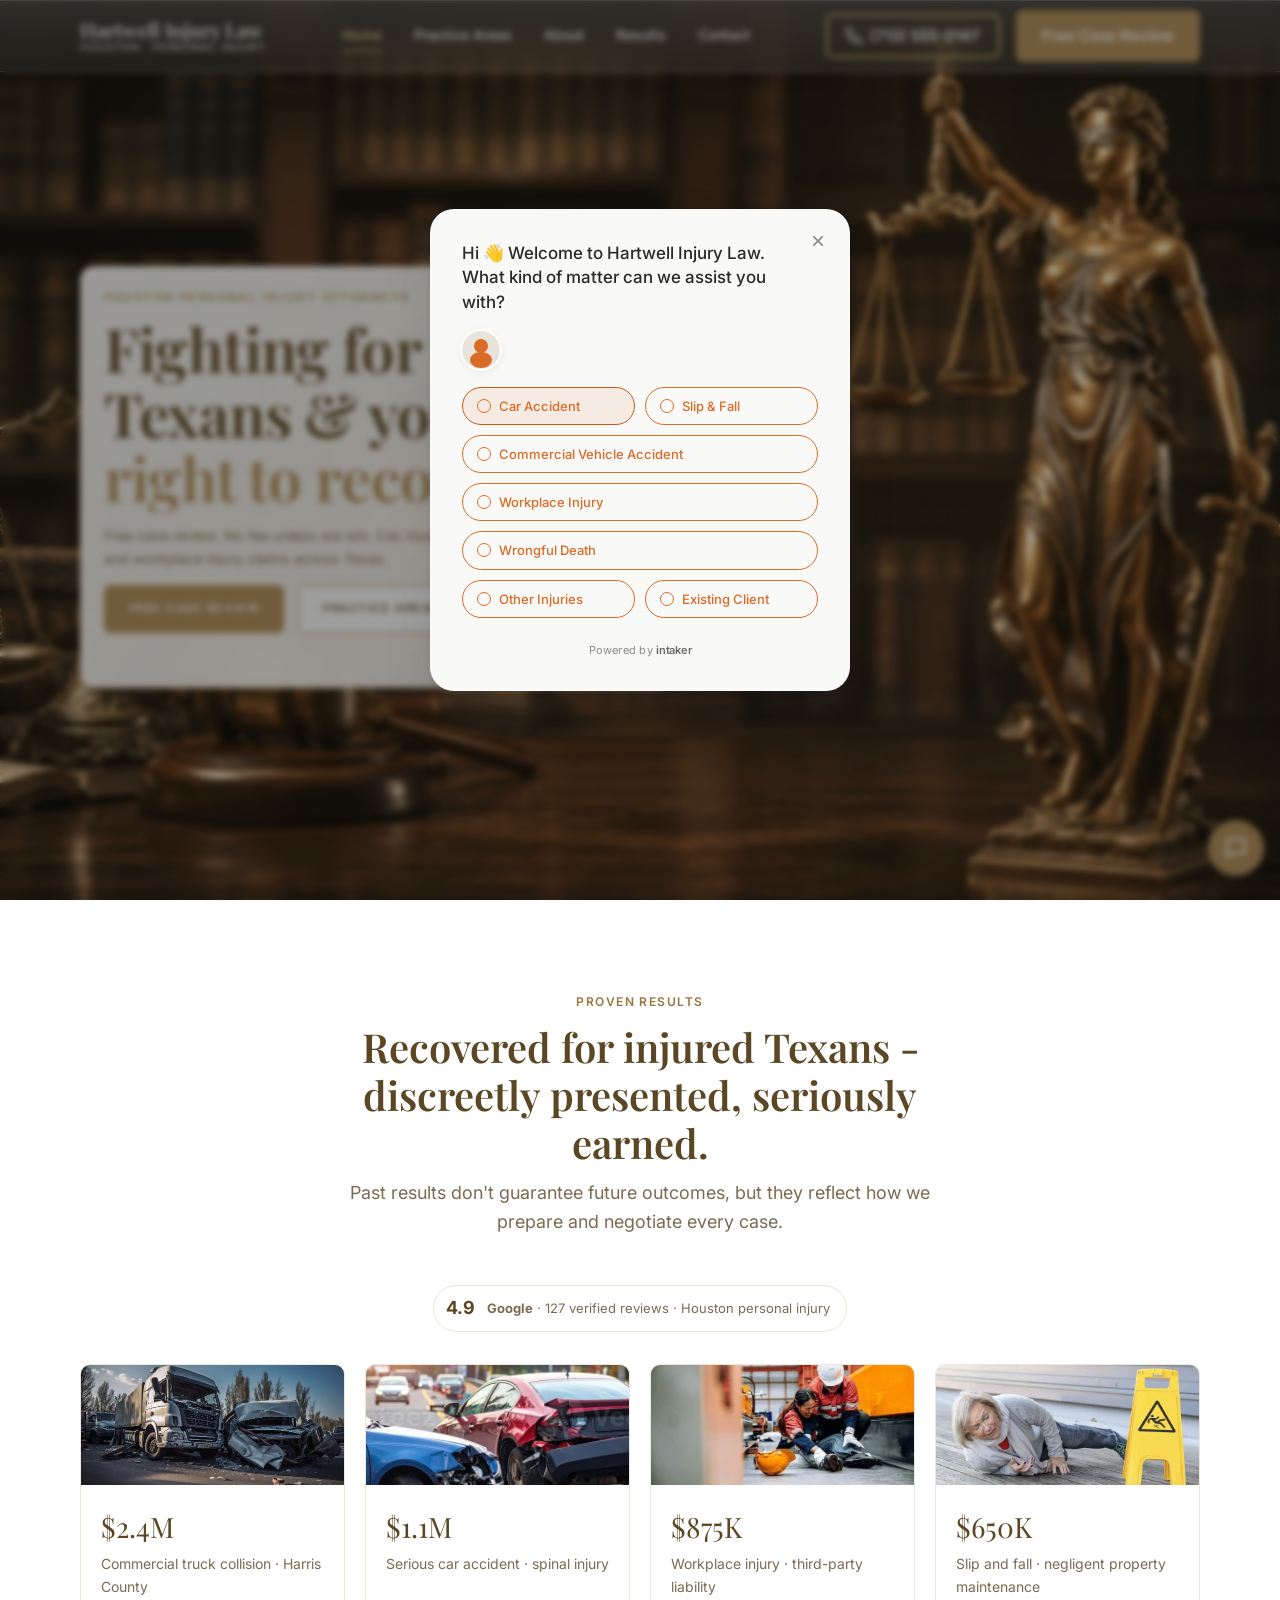
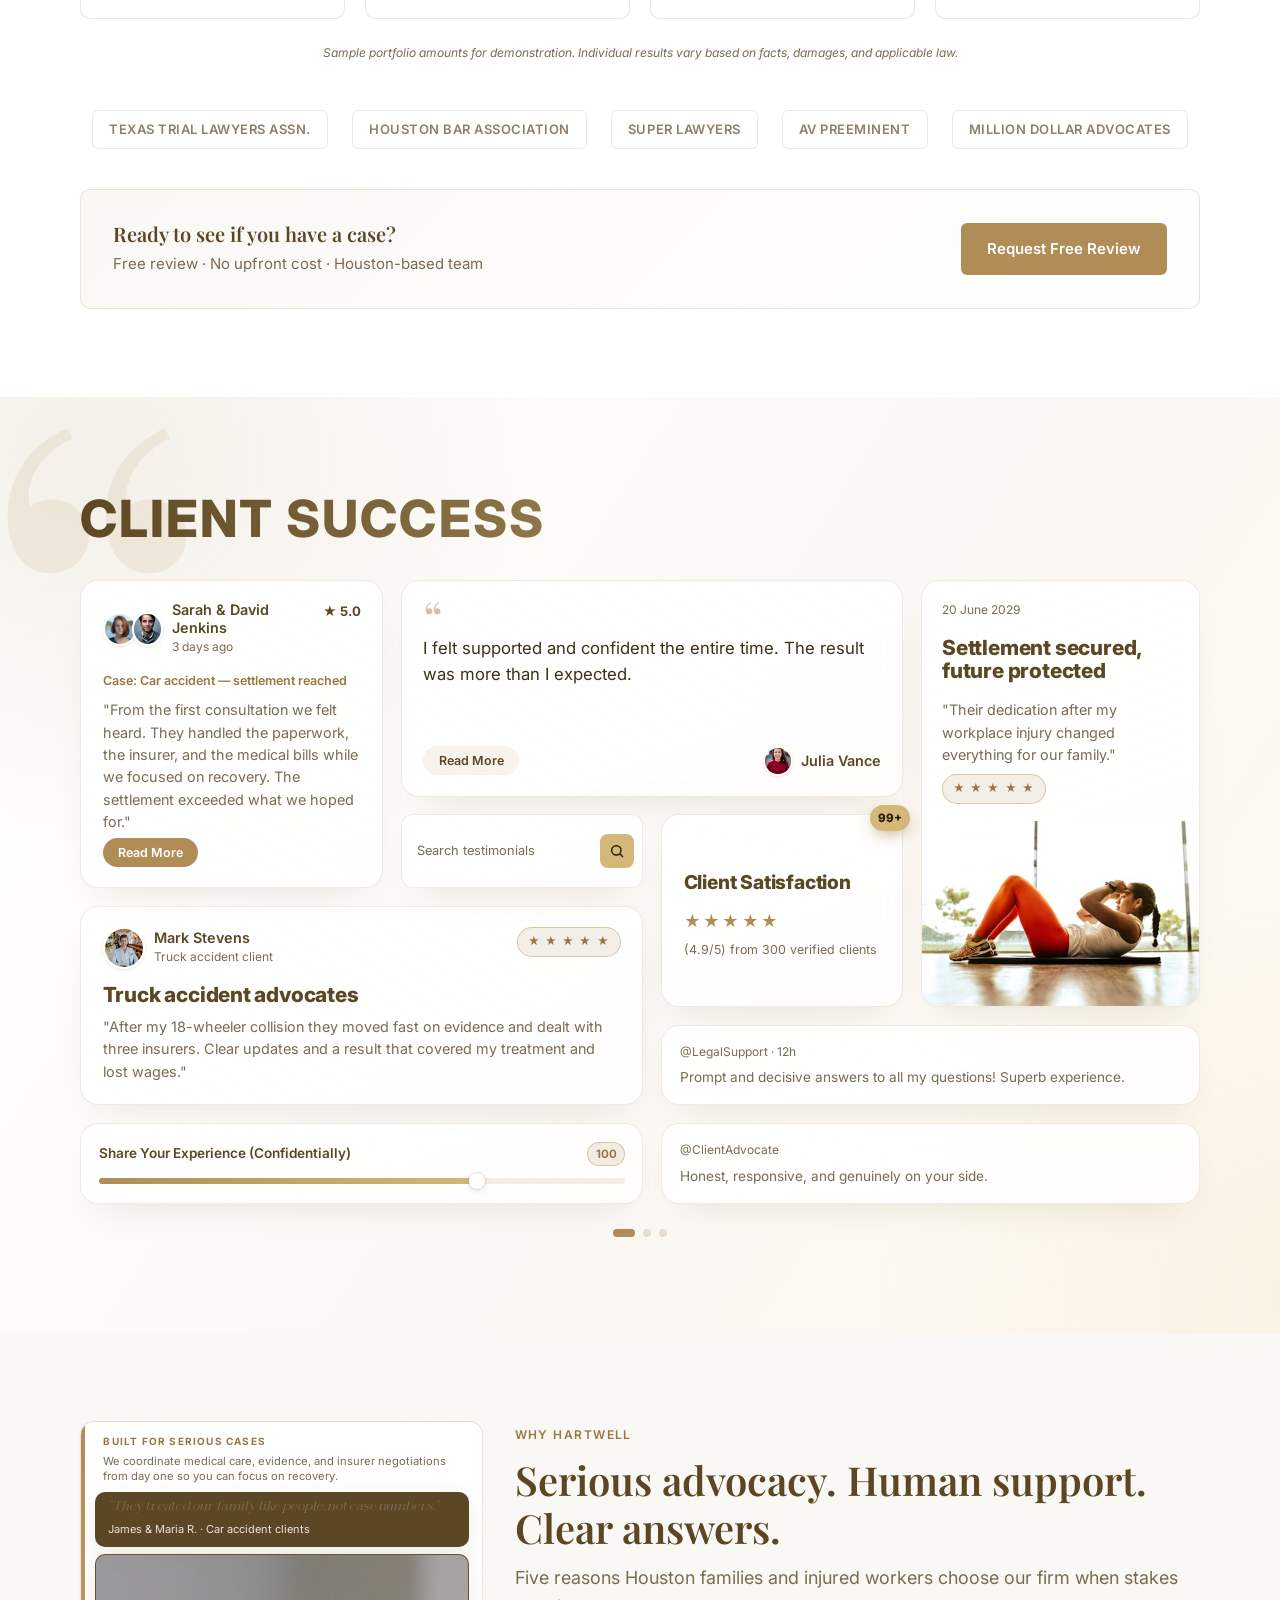
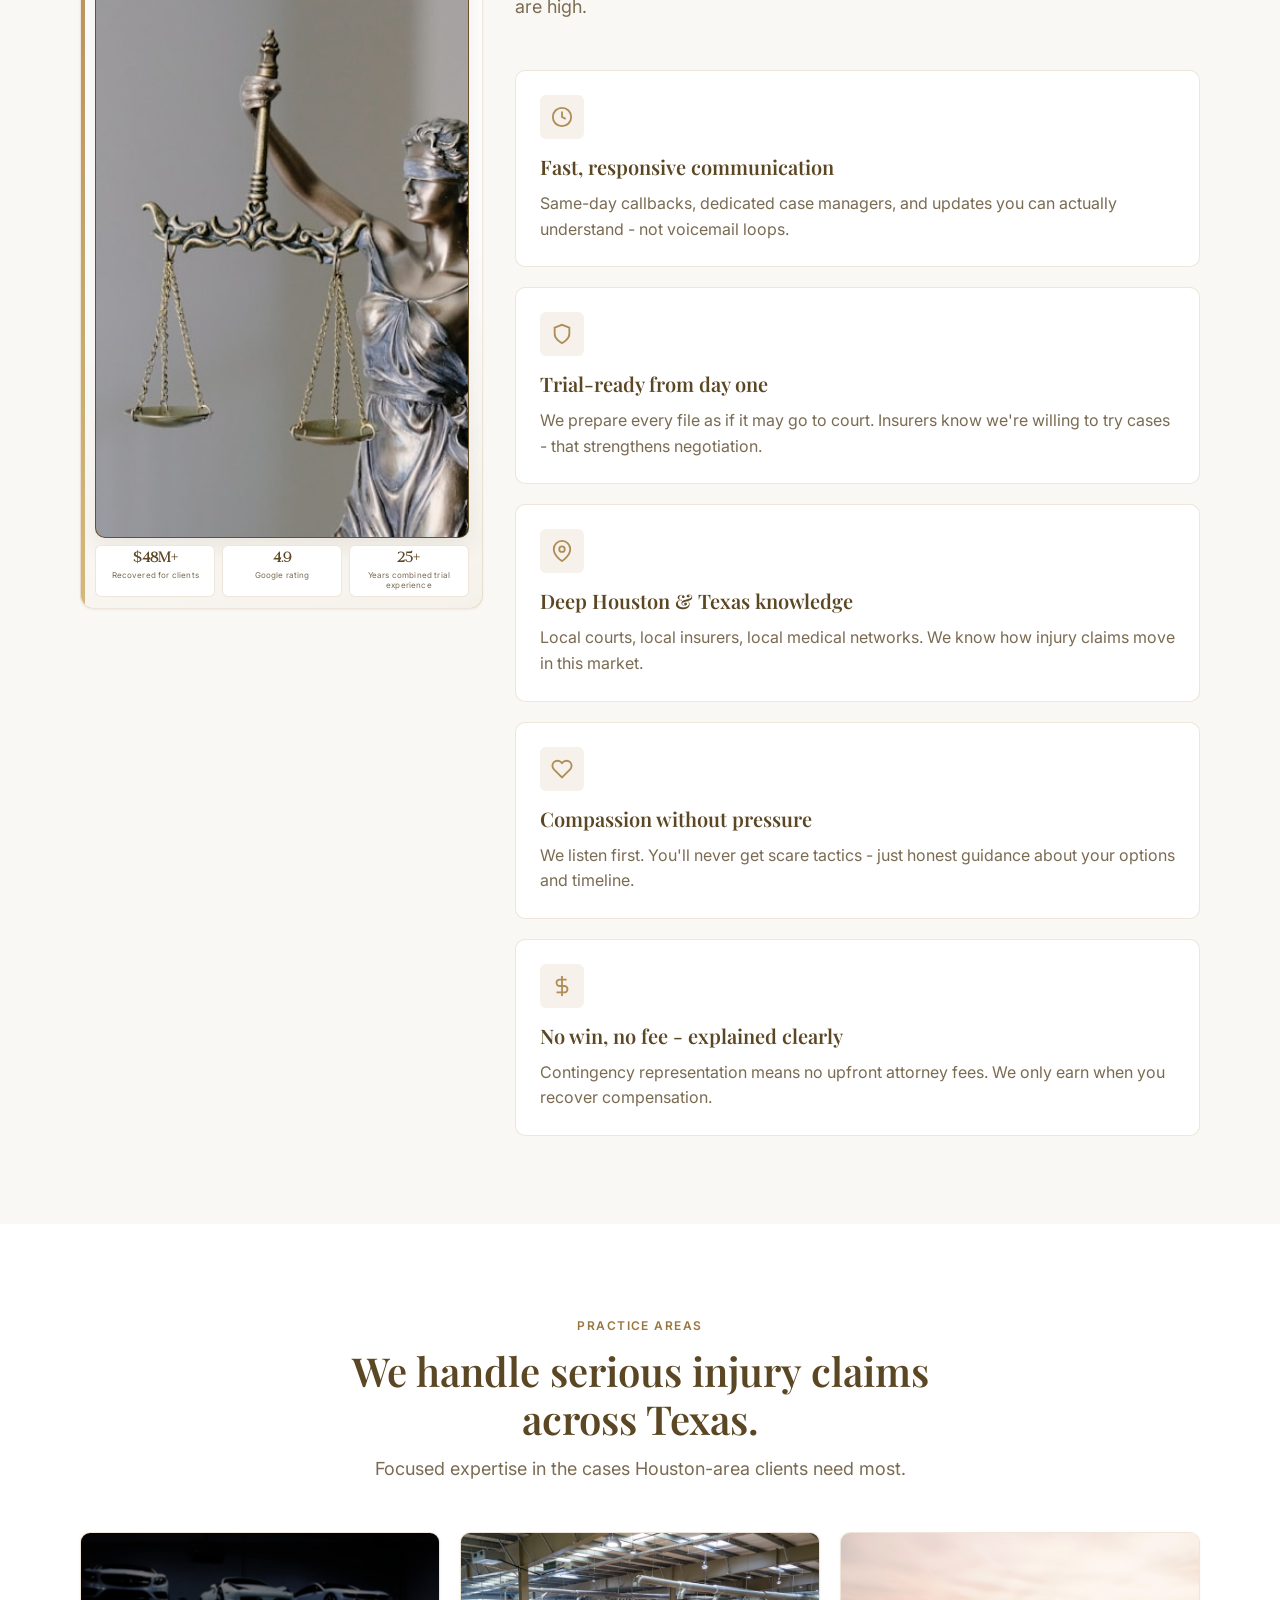
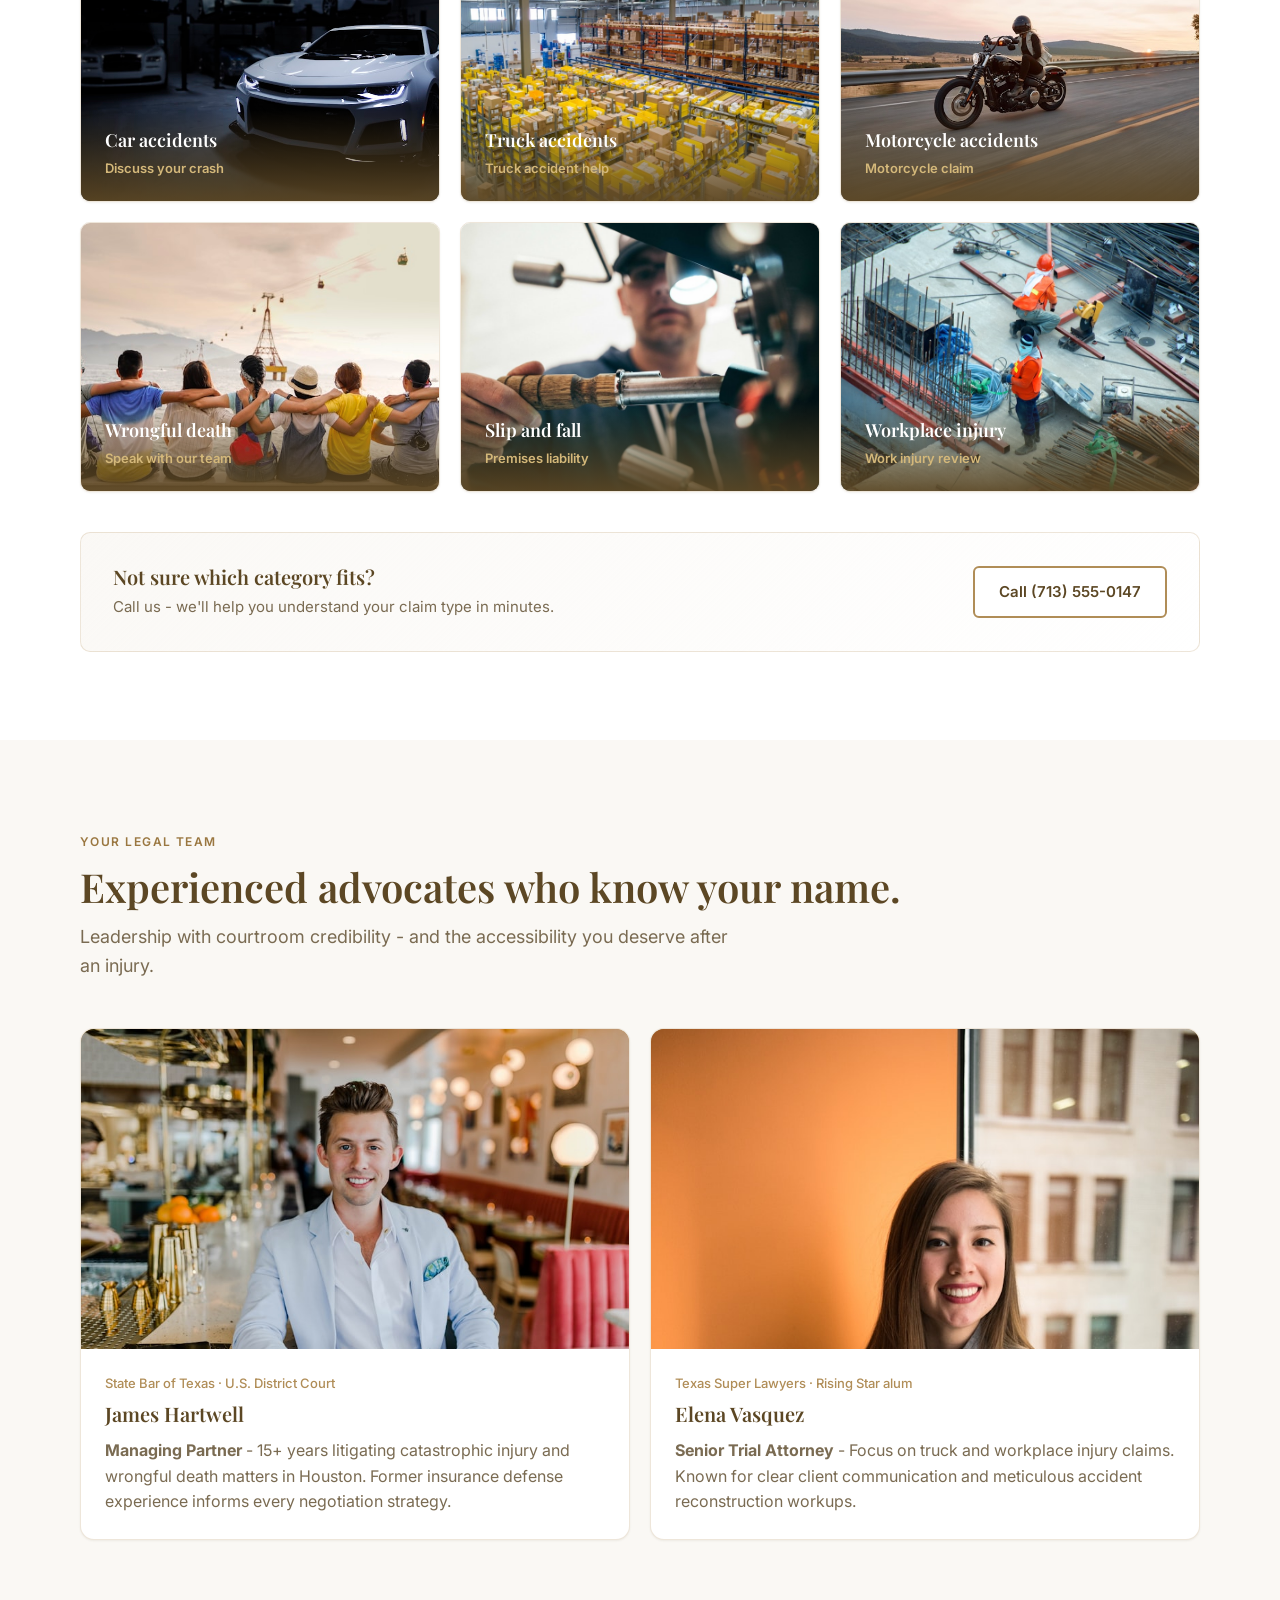
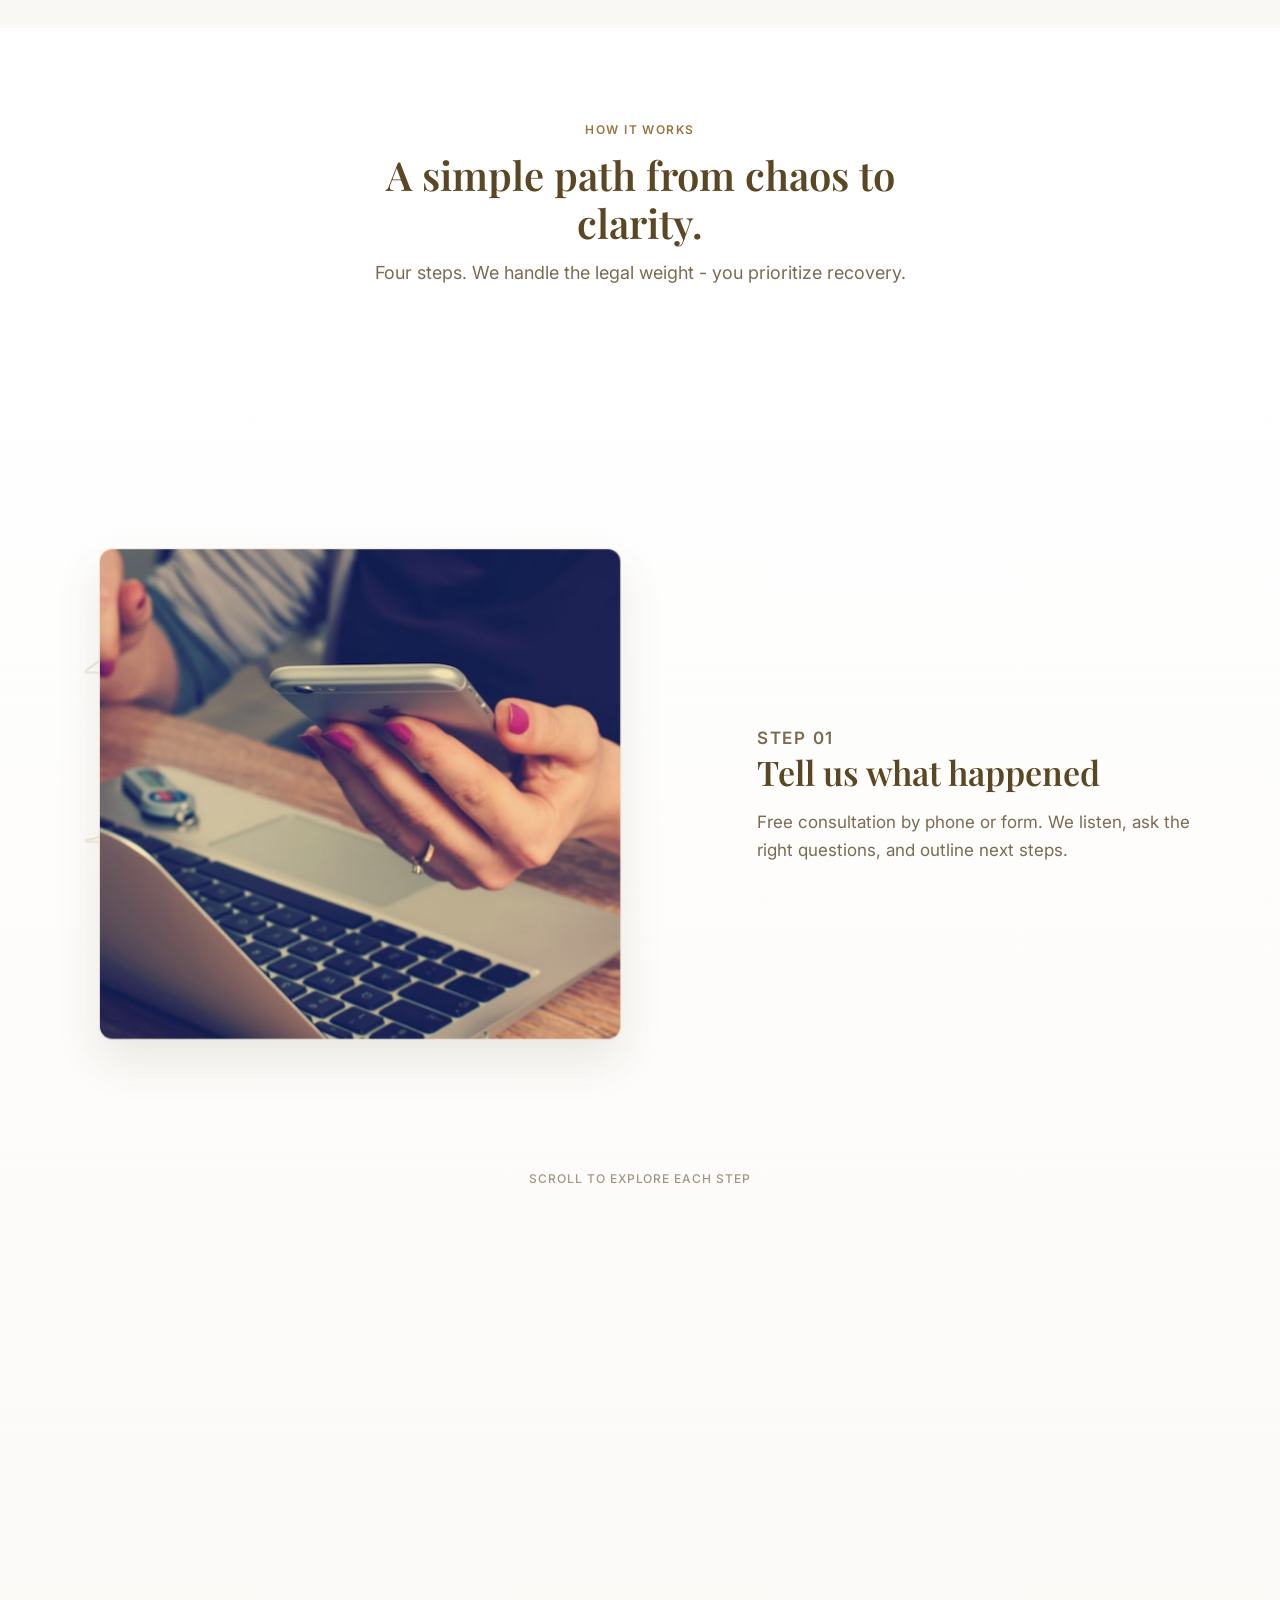
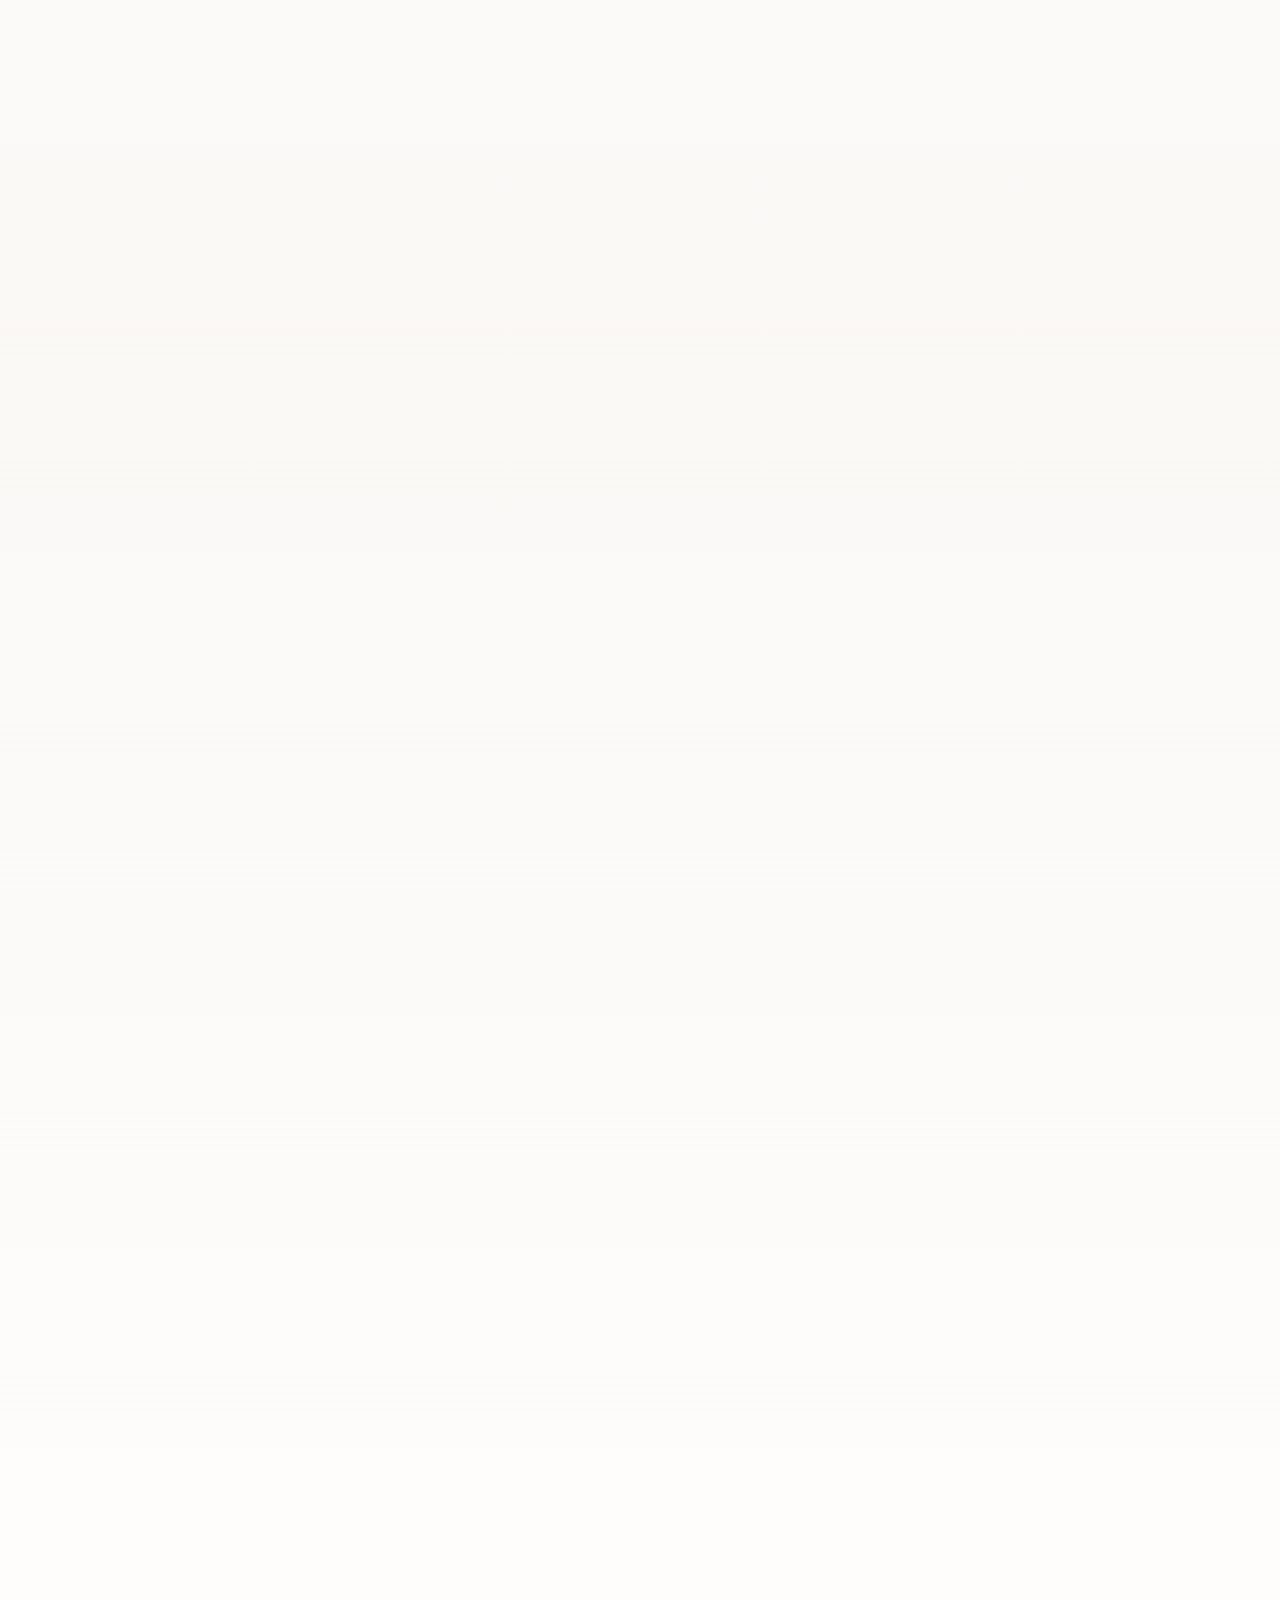
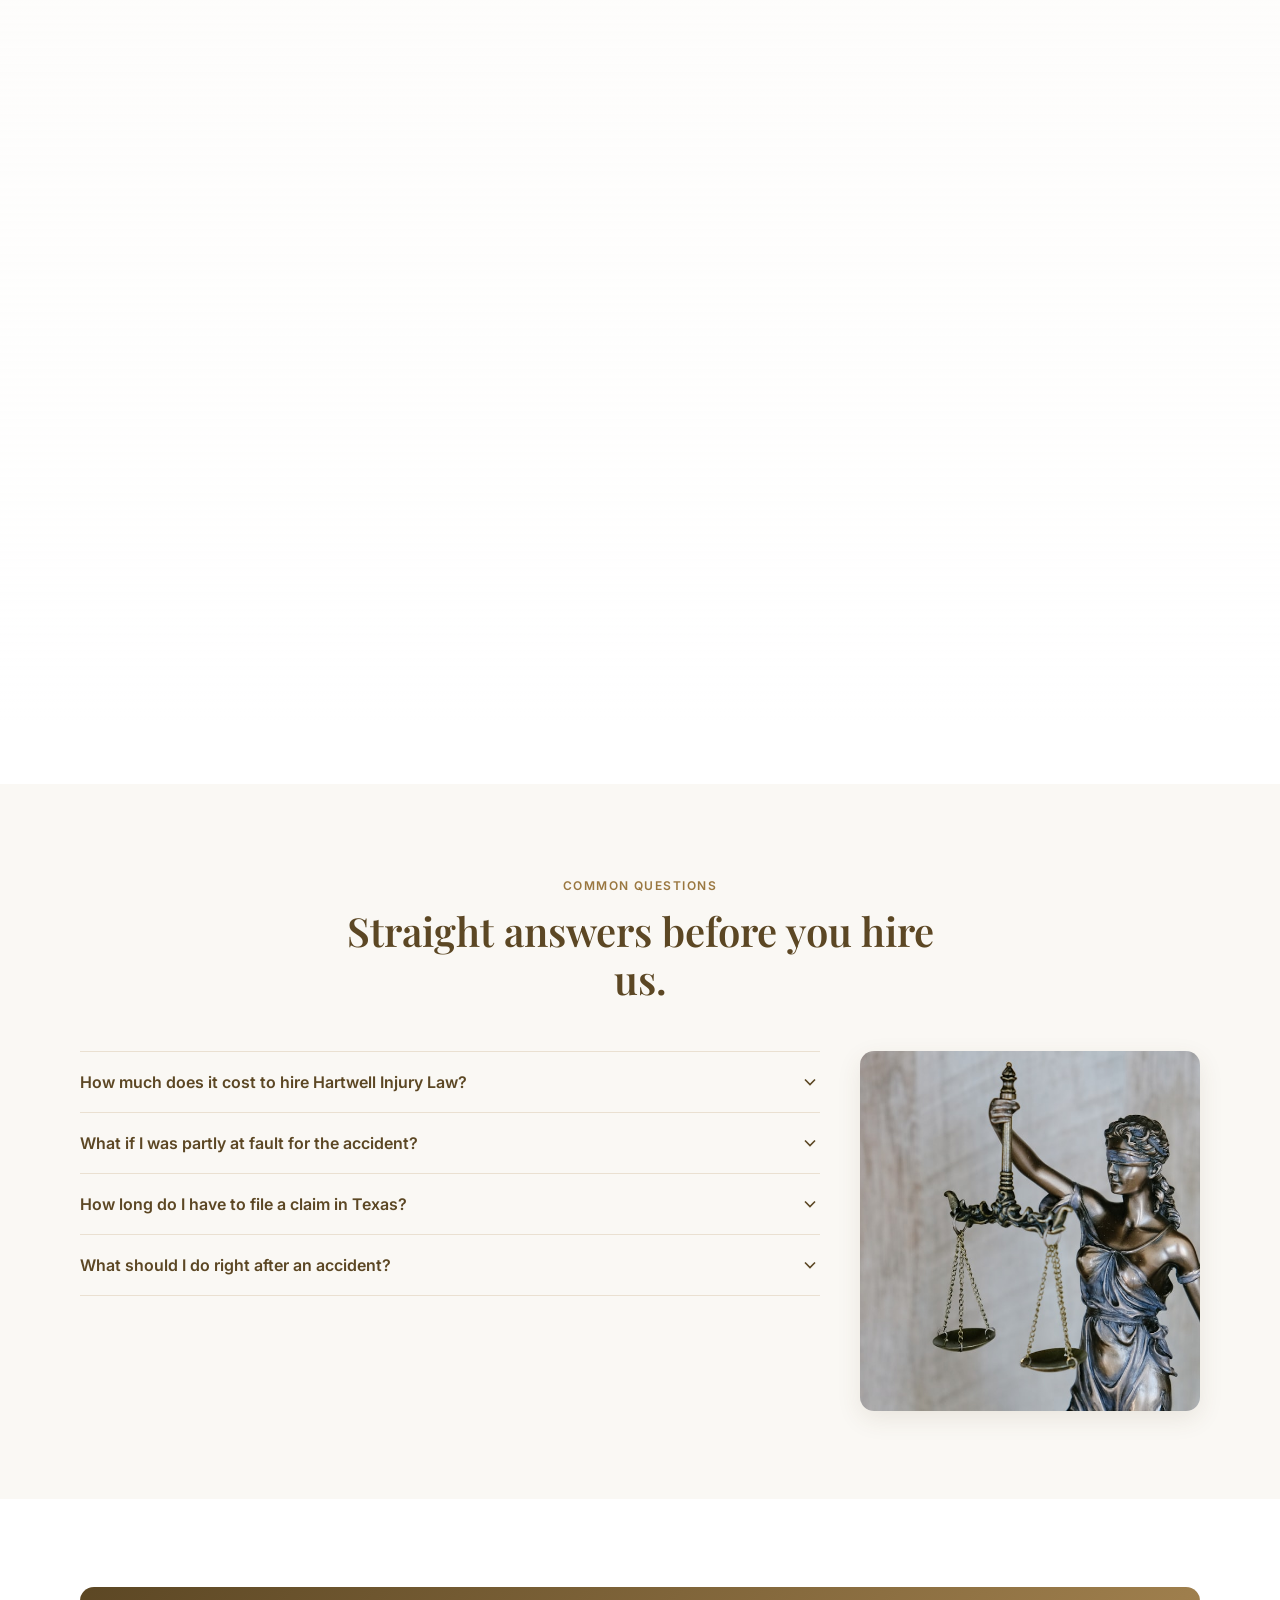
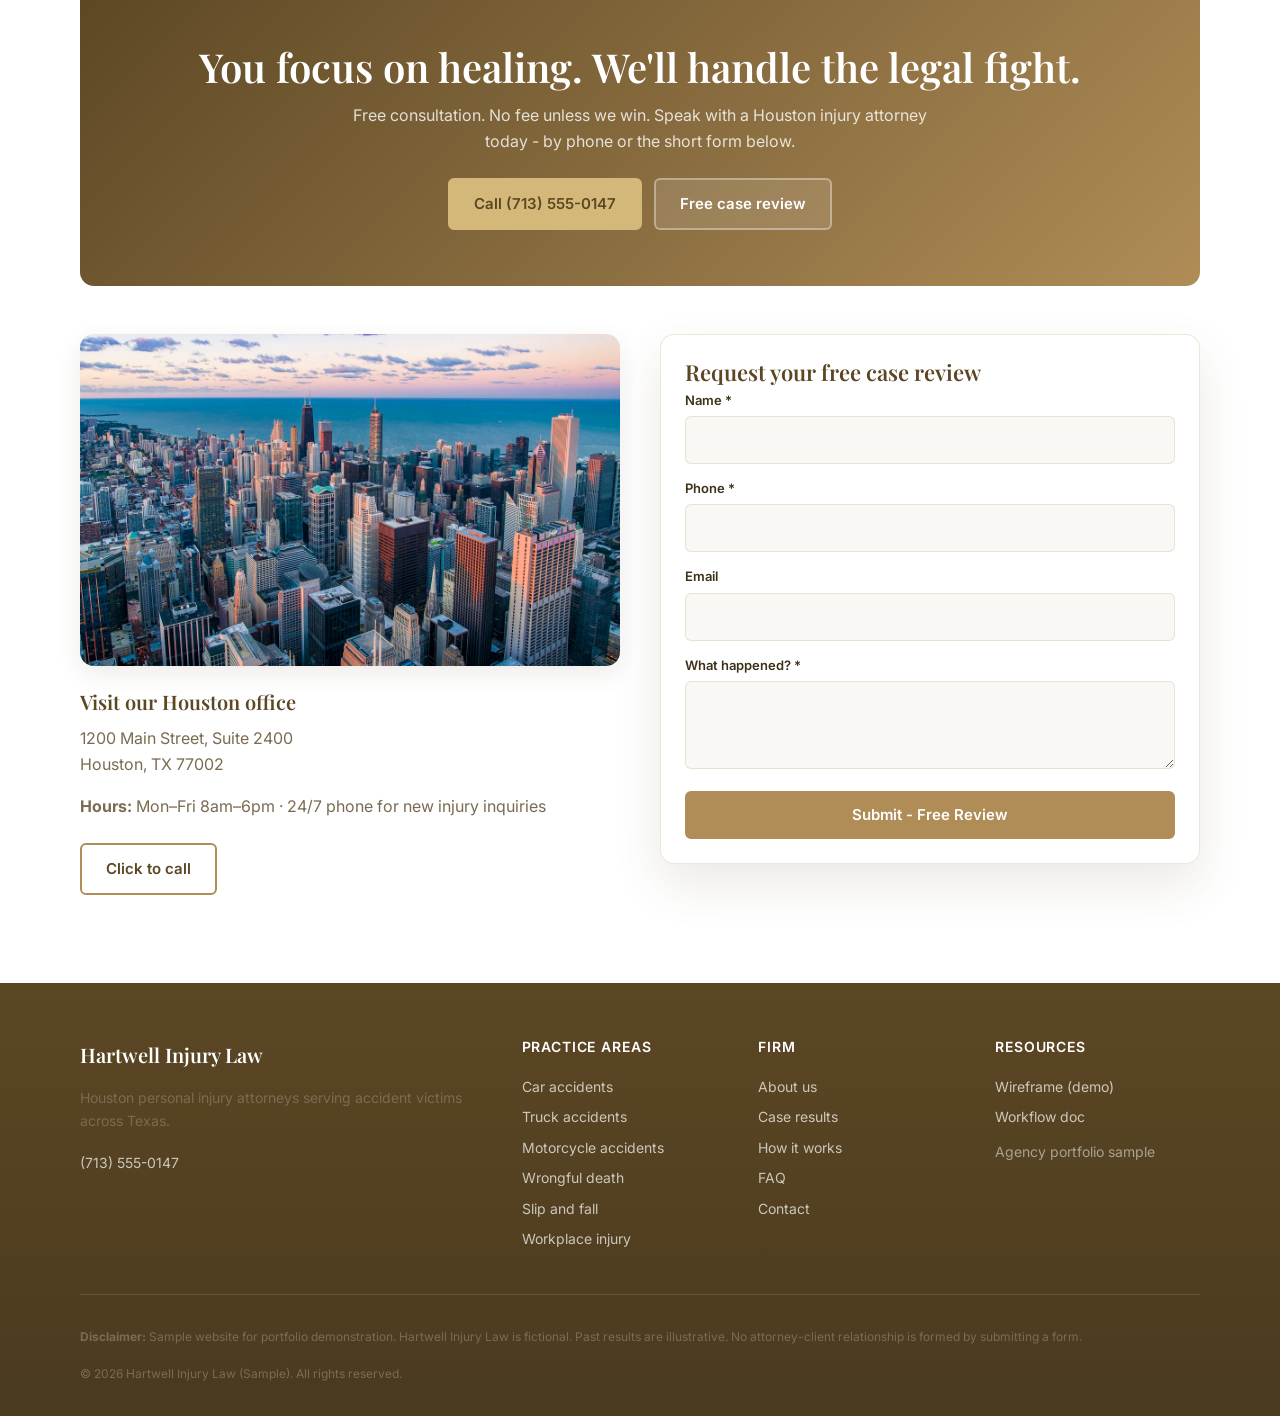
==== commit 9f185386: "Add lead routing greeting modal across all pages. Wire lead-router assets into every HTML page for i" ====
--- a/index.html
+++ b/index.html
@@ -12,6 +12,7 @@
   <link rel="preload" href="assets/images/hero-bg.webp" as="image" fetchpriority="high">
   <link rel="stylesheet" href="css/fonts.css">
   <link rel="stylesheet" href="css/styles.css">
+  <link rel="stylesheet" href="css/lead-router.css">
   <link rel="stylesheet" href="css/pages.css">
   <link rel="stylesheet" href="css/animations.css">
   <link rel="stylesheet" href="css/process-scroll.css">
@@ -633,6 +634,7 @@
   <div id="site-footer"></div>
 
   <script src="js/site-chrome.js"></script>
+  <script src="js/lead-router.js" defer></script>
   <script src="js/main.js" defer></script>
   <script src="js/process-scroll.js" defer></script>
 </body>
--- a/css/styles.css
+++ b/css/styles.css
@@ -254,7 +254,7 @@
     0 8px 28px rgba(92, 71, 36, 0.1);
 }
 
-/* Home: navbar overlays hero, flush to top */
+/* Home: navbar overlays hero, flush to top (no layout gap above hero) */
 .page-home #site-header {
   position: fixed;
   top: 0;
@@ -267,7 +267,28 @@
 }
 
 .page-home #site-header .site-header {
+  position: relative;
+  top: 0;
   pointer-events: auto;
+}
+
+/* Fallback if header is injected without #site-header wrapper */
+.page-home > .site-header {
+  position: fixed;
+  top: 0;
+  left: 0;
+  right: 0;
+  z-index: 100;
+}
+
+.page-home main {
+  margin-top: 0;
+}
+
+.page-home .hero.hero--image-only {
+  margin-top: 0;
+  padding-top: 0;
+  padding-bottom: 0;
 }
 
 .page-home .logo__name,
--- a/css/lead-router.css
+++ b/css/lead-router.css
@@ -0,0 +1,214 @@
+/* Lead routing greeting modal */
+
+.lead-router {
+  --lead-accent: #d96b27;
+  --lead-accent-hover: #c25a1a;
+  --lead-accent-soft: rgba(217, 107, 39, 0.1);
+  --lead-card-bg: #f9f9f7;
+  --lead-text: #2a2a28;
+  --lead-muted: #8a8a86;
+  --lead-radius: 24px;
+  --lead-transition: 0.22s ease;
+
+  position: fixed;
+  inset: 0;
+  z-index: 10000;
+  display: flex;
+  align-items: center;
+  justify-content: center;
+  padding: 1.25rem;
+  pointer-events: none;
+  visibility: hidden;
+  opacity: 0;
+  transition:
+    visibility 0s linear 0.28s,
+    opacity var(--lead-transition);
+}
+
+.lead-router.is-open {
+  pointer-events: auto;
+  visibility: visible;
+  opacity: 1;
+  transition:
+    visibility 0s,
+    opacity var(--lead-transition);
+}
+
+.lead-router__backdrop {
+  position: absolute;
+  inset: 0;
+  background: rgba(26, 24, 20, 0.42);
+  backdrop-filter: blur(3px);
+  -webkit-backdrop-filter: blur(3px);
+}
+
+.lead-router__card {
+  position: relative;
+  width: min(100%, 420px);
+  max-height: min(92vh, 720px);
+  overflow-y: auto;
+  padding: clamp(1.5rem, 4vw, 2rem);
+  background: var(--lead-card-bg);
+  border-radius: var(--lead-radius);
+  box-shadow:
+    0 4px 6px rgba(42, 42, 40, 0.04),
+    0 24px 48px rgba(42, 42, 40, 0.14);
+  transform: translateY(12px) scale(0.98);
+  transition: transform var(--lead-transition);
+}
+
+.lead-router.is-open .lead-router__card {
+  transform: translateY(0) scale(1);
+}
+
+.lead-router__close {
+  position: absolute;
+  top: 1rem;
+  right: 1rem;
+  display: flex;
+  align-items: center;
+  justify-content: center;
+  width: 2rem;
+  height: 2rem;
+  padding: 0;
+  border: none;
+  border-radius: 50%;
+  background: transparent;
+  color: var(--lead-muted);
+  font-size: 1.5rem;
+  line-height: 1;
+  cursor: pointer;
+  transition:
+    color var(--lead-transition),
+    background var(--lead-transition);
+}
+
+.lead-router__close:hover,
+.lead-router__close:focus-visible {
+  color: var(--lead-text);
+  background: rgba(42, 42, 40, 0.06);
+  outline: none;
+}
+
+.lead-router__greeting {
+  margin: 0 2rem 1rem 0;
+  font-family: var(--font-sans, system-ui, sans-serif);
+  font-size: clamp(0.9375rem, 2.8vw, 1.0625rem);
+  font-weight: 500;
+  line-height: 1.45;
+  color: var(--lead-text);
+}
+
+.lead-router__avatar {
+  width: 38px;
+  height: 38px;
+  margin-bottom: 1.125rem;
+  border-radius: 50%;
+  object-fit: cover;
+  box-shadow: 0 0 0 2px #fff, 0 2px 8px rgba(42, 42, 40, 0.12);
+}
+
+.lead-router__options {
+  display: flex;
+  flex-wrap: wrap;
+  gap: 0.625rem;
+  margin-bottom: 1.5rem;
+}
+
+.lead-router__option {
+  display: inline-flex;
+  align-items: center;
+  gap: 0.5rem;
+  flex: 1 1 calc(50% - 0.3125rem);
+  min-width: min(100%, 8.5rem);
+  padding: 0.625rem 0.875rem;
+  border: 1.5px solid var(--lead-accent);
+  border-radius: 999px;
+  background: transparent;
+  font-family: inherit;
+  font-size: 0.8125rem;
+  font-weight: 500;
+  line-height: 1.25;
+  color: var(--lead-accent);
+  text-align: left;
+  cursor: pointer;
+  transition:
+    background var(--lead-transition),
+    border-color var(--lead-transition),
+    color var(--lead-transition),
+    box-shadow var(--lead-transition),
+    transform 0.15s ease;
+}
+
+.lead-router__option--full {
+  flex: 1 1 100%;
+}
+
+.lead-router__option:hover,
+.lead-router__option:focus-visible {
+  background: var(--lead-accent-soft);
+  border-color: var(--lead-accent-hover);
+  outline: none;
+}
+
+.lead-router__option.is-selected {
+  background: var(--lead-accent-soft);
+  border-color: var(--lead-accent-hover);
+  box-shadow: 0 0 0 1px var(--lead-accent-hover);
+}
+
+.lead-router__option:active {
+  transform: scale(0.98);
+}
+
+.lead-router__radio {
+  flex-shrink: 0;
+  width: 14px;
+  height: 14px;
+  border: 1.5px solid currentColor;
+  border-radius: 50%;
+  transition: background var(--lead-transition);
+}
+
+.lead-router__option.is-selected .lead-router__radio {
+  background: radial-gradient(circle at center, var(--lead-accent) 40%, transparent 42%);
+  box-shadow: inset 0 0 0 2px var(--lead-card-bg);
+}
+
+.lead-router__label {
+  flex: 1;
+  min-width: 0;
+}
+
+.lead-router__attribution {
+  margin: 0;
+  font-size: 0.6875rem;
+  font-weight: 400;
+  letter-spacing: 0.02em;
+  text-align: center;
+  color: var(--lead-muted);
+}
+
+.lead-router__brand {
+  font-weight: 600;
+  letter-spacing: -0.02em;
+  color: #6b6b67;
+}
+
+@media (max-width: 380px) {
+  .lead-router__option {
+    flex: 1 1 100%;
+  }
+}
+
+@media (prefers-reduced-motion: reduce) {
+  .lead-router,
+  .lead-router__card,
+  .lead-router__option {
+    transition: none;
+  }
+
+  .lead-router__card {
+    transform: none;
+  }
+}
--- a/css/animations.css
+++ b/css/animations.css
@@ -60,7 +60,7 @@
   overflow: hidden;
 }
 
-/* Image-only hero (home) — full viewport */
+/* Image-only hero (home) — full viewport, flush to top */
 .hero--image-only.hero--with-copy {
   position: relative;
   height: 100vh;
@@ -70,6 +70,12 @@
   padding: 0;
   background: #2a2210;
   overflow: hidden;
+}
+
+.page-home .hero--editorial.hero--image-only {
+  min-height: 100dvh;
+  padding-top: 0;
+  padding-bottom: 0;
 }
 
 .hero--image-only .hero__media {
@@ -1067,7 +1073,7 @@
 
 /* Mobile hero: single image, hide collage floats */
 @media (max-width: 767px) {
-  .hero--editorial {
+  .hero--editorial:not(.hero--image-only) {
     min-height: auto;
     padding-bottom: 2.5rem;
   }
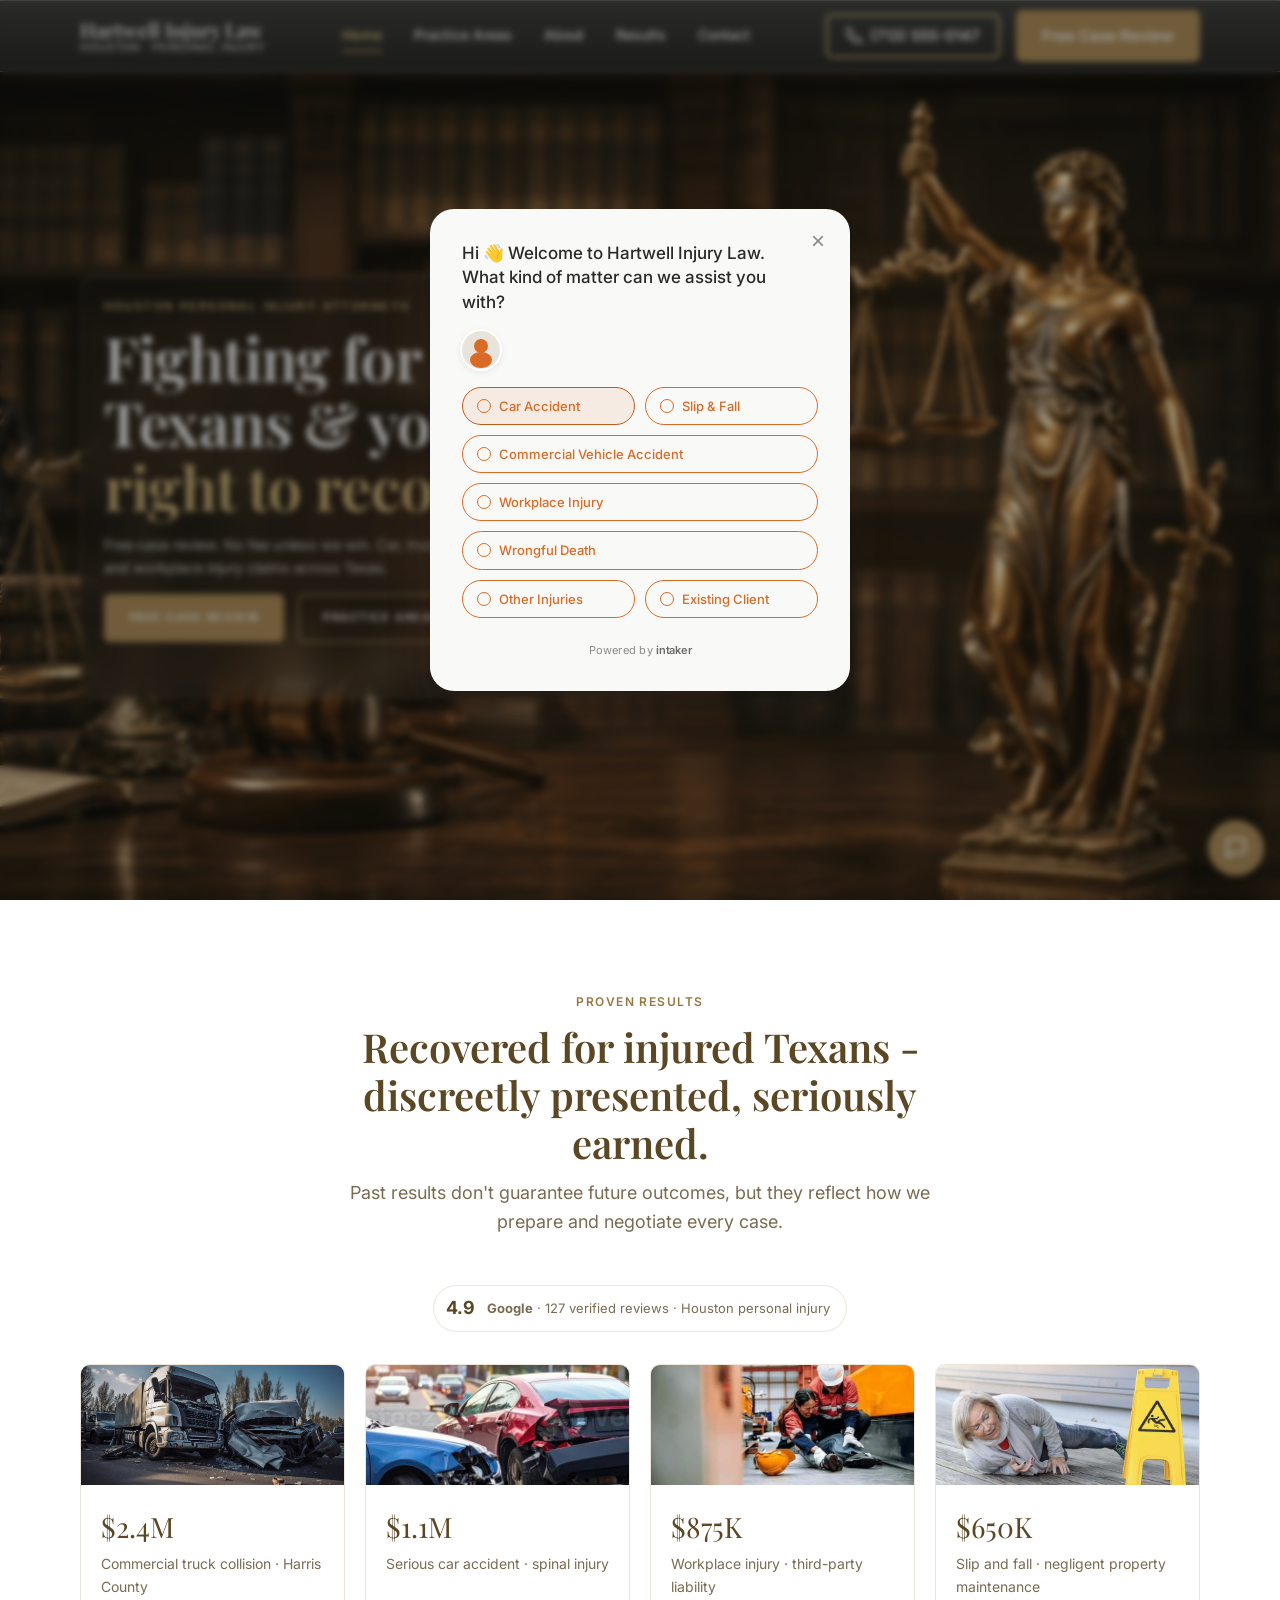
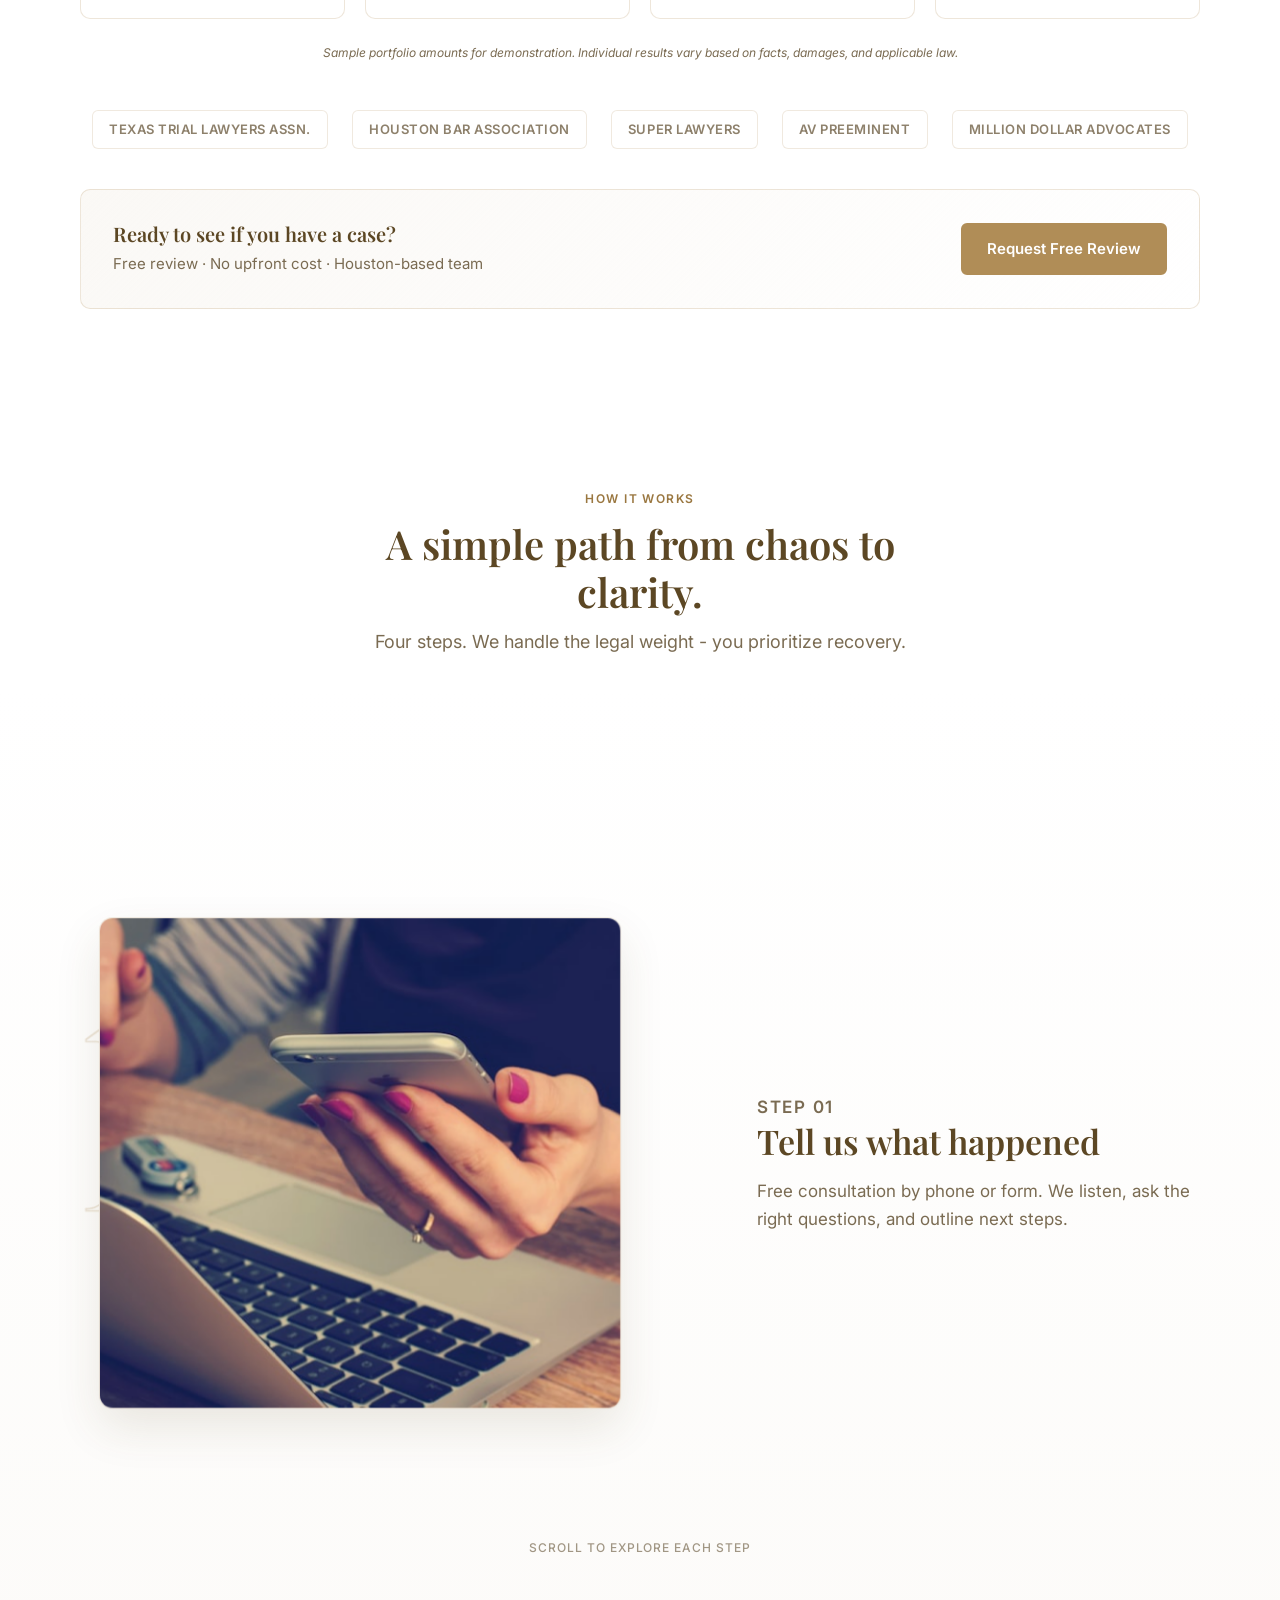
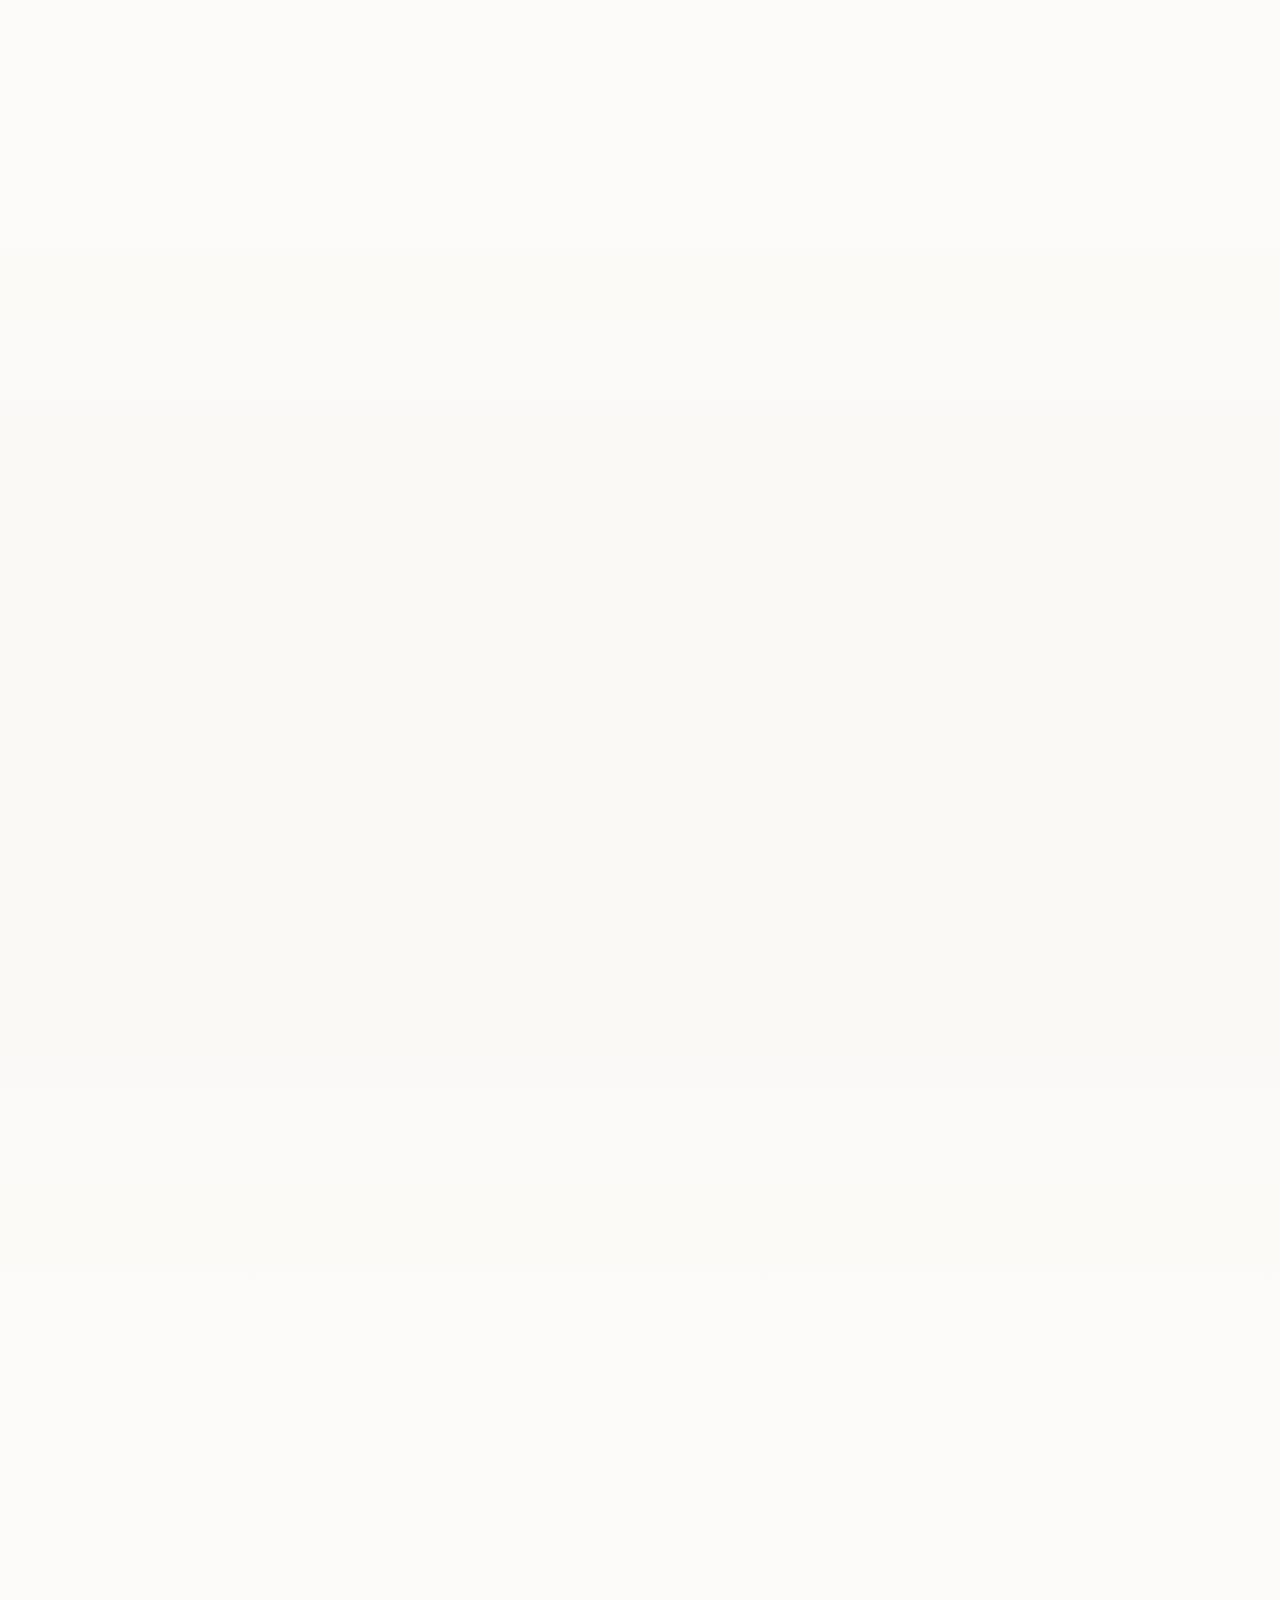
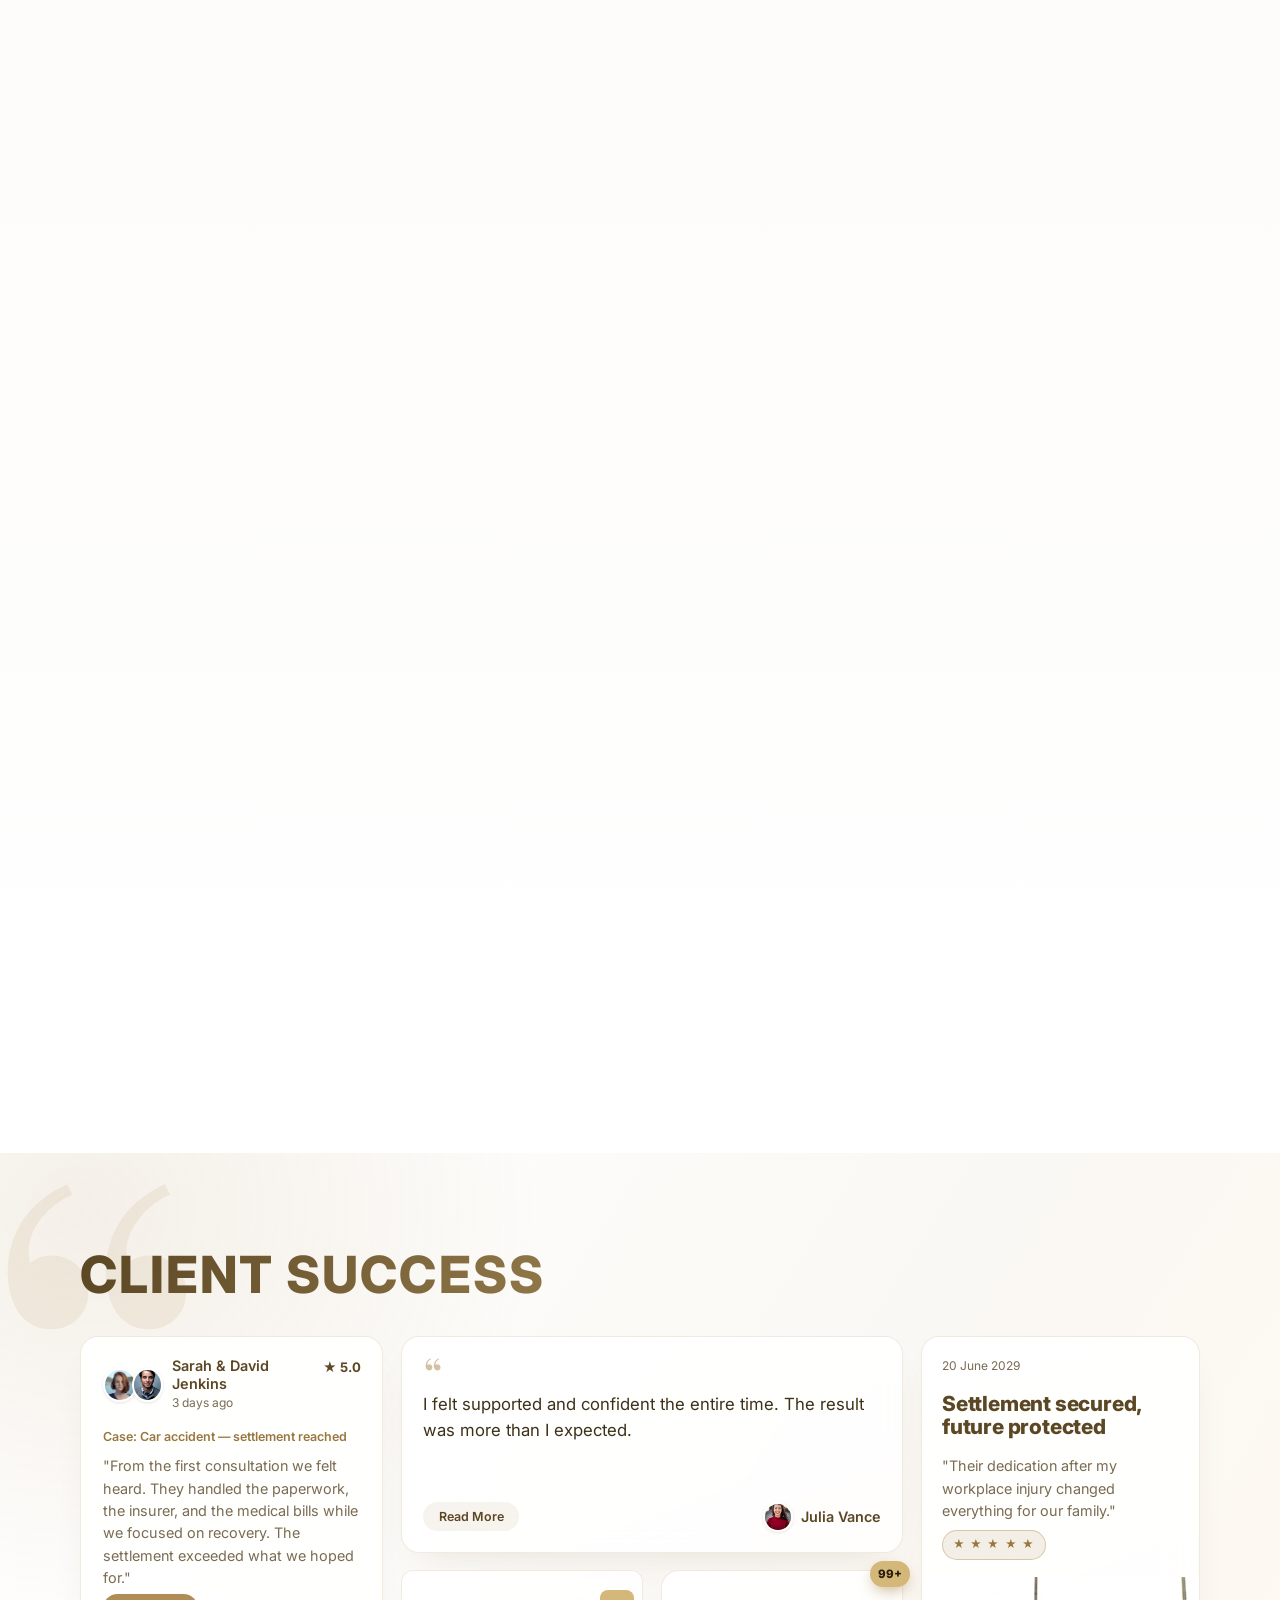
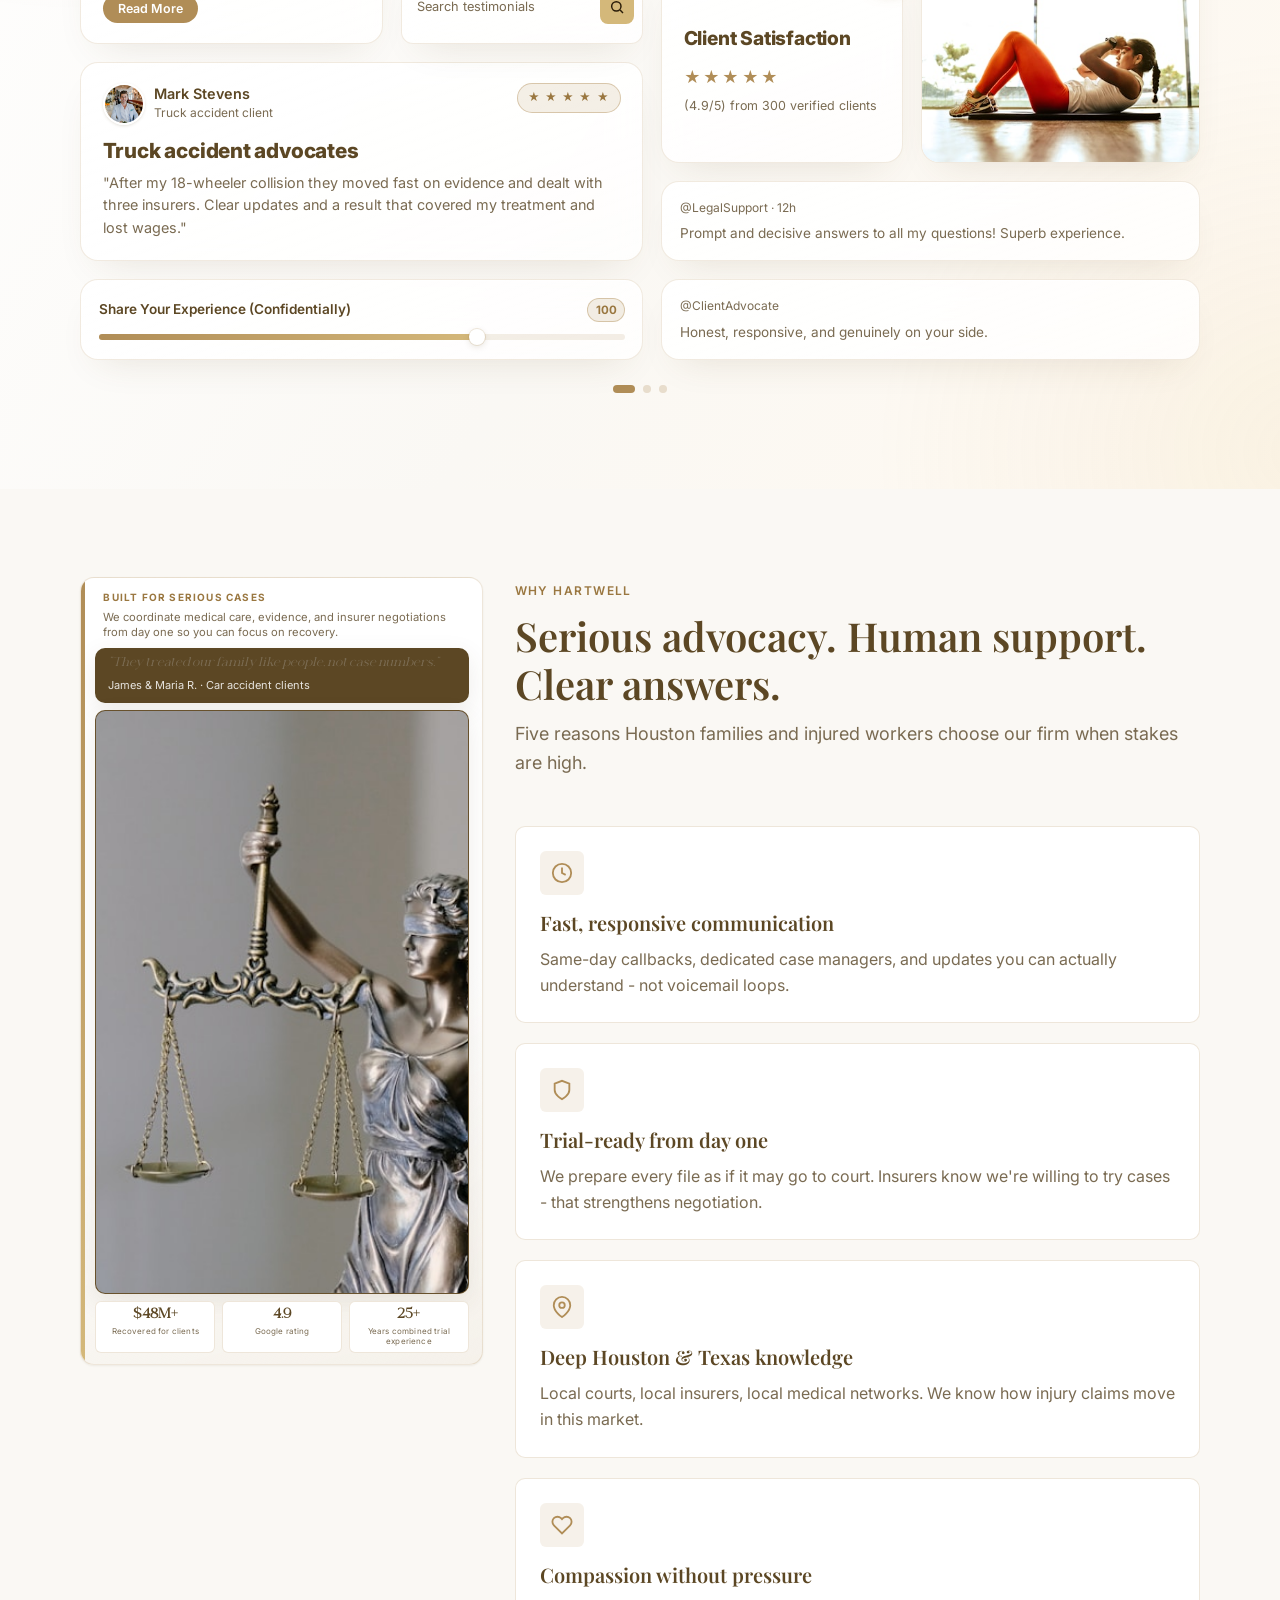
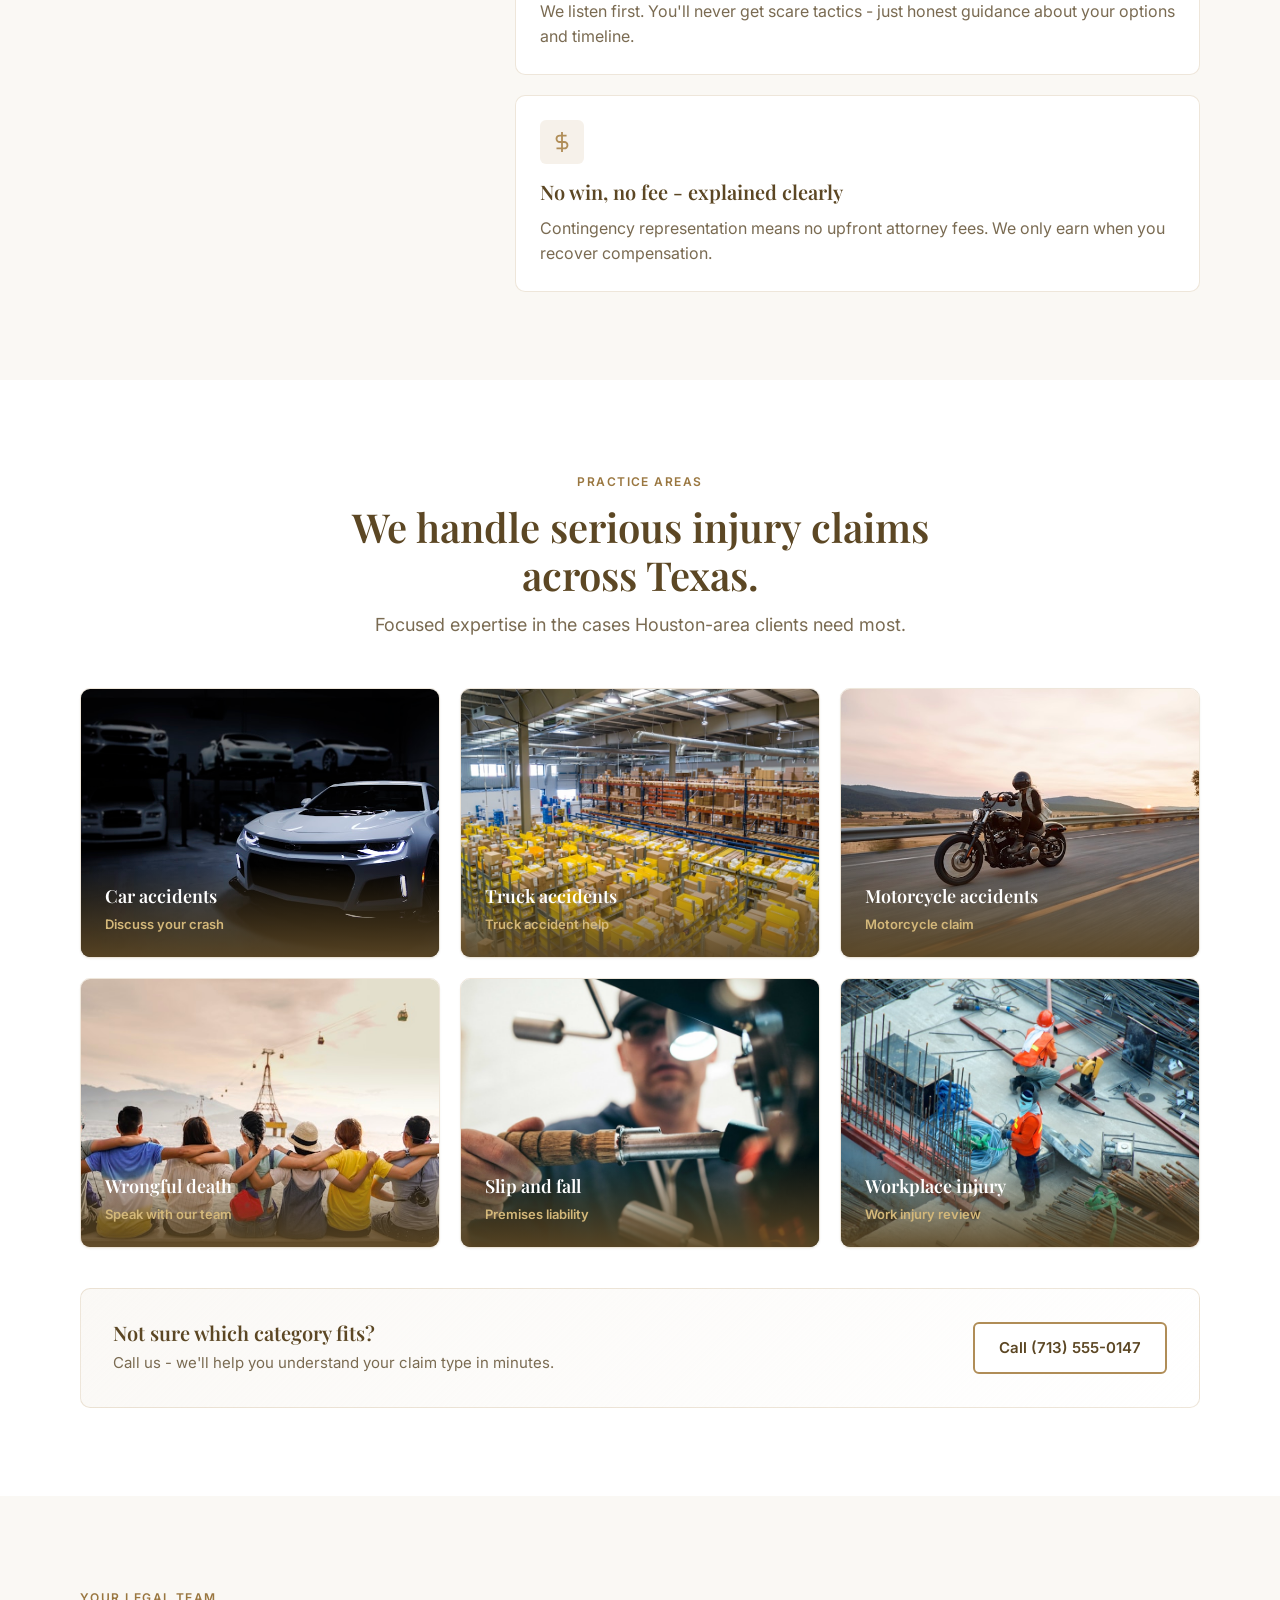
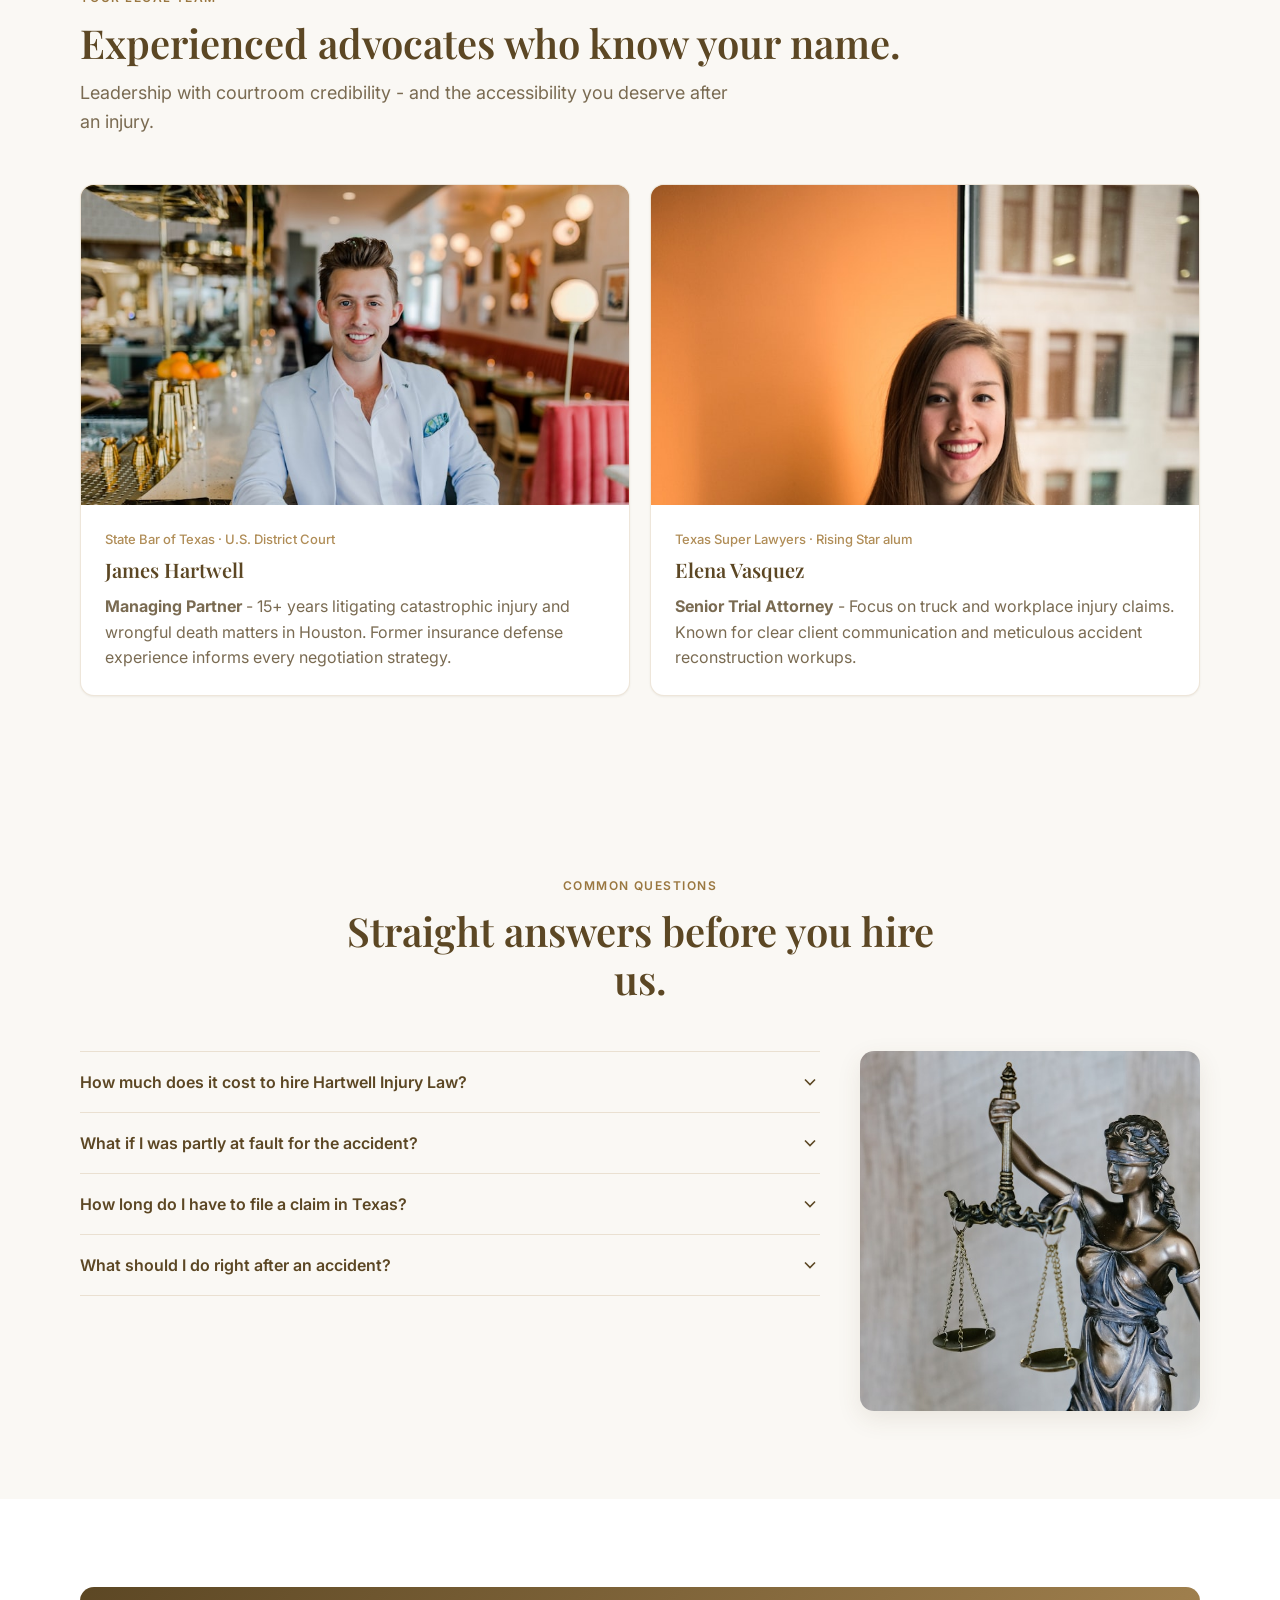
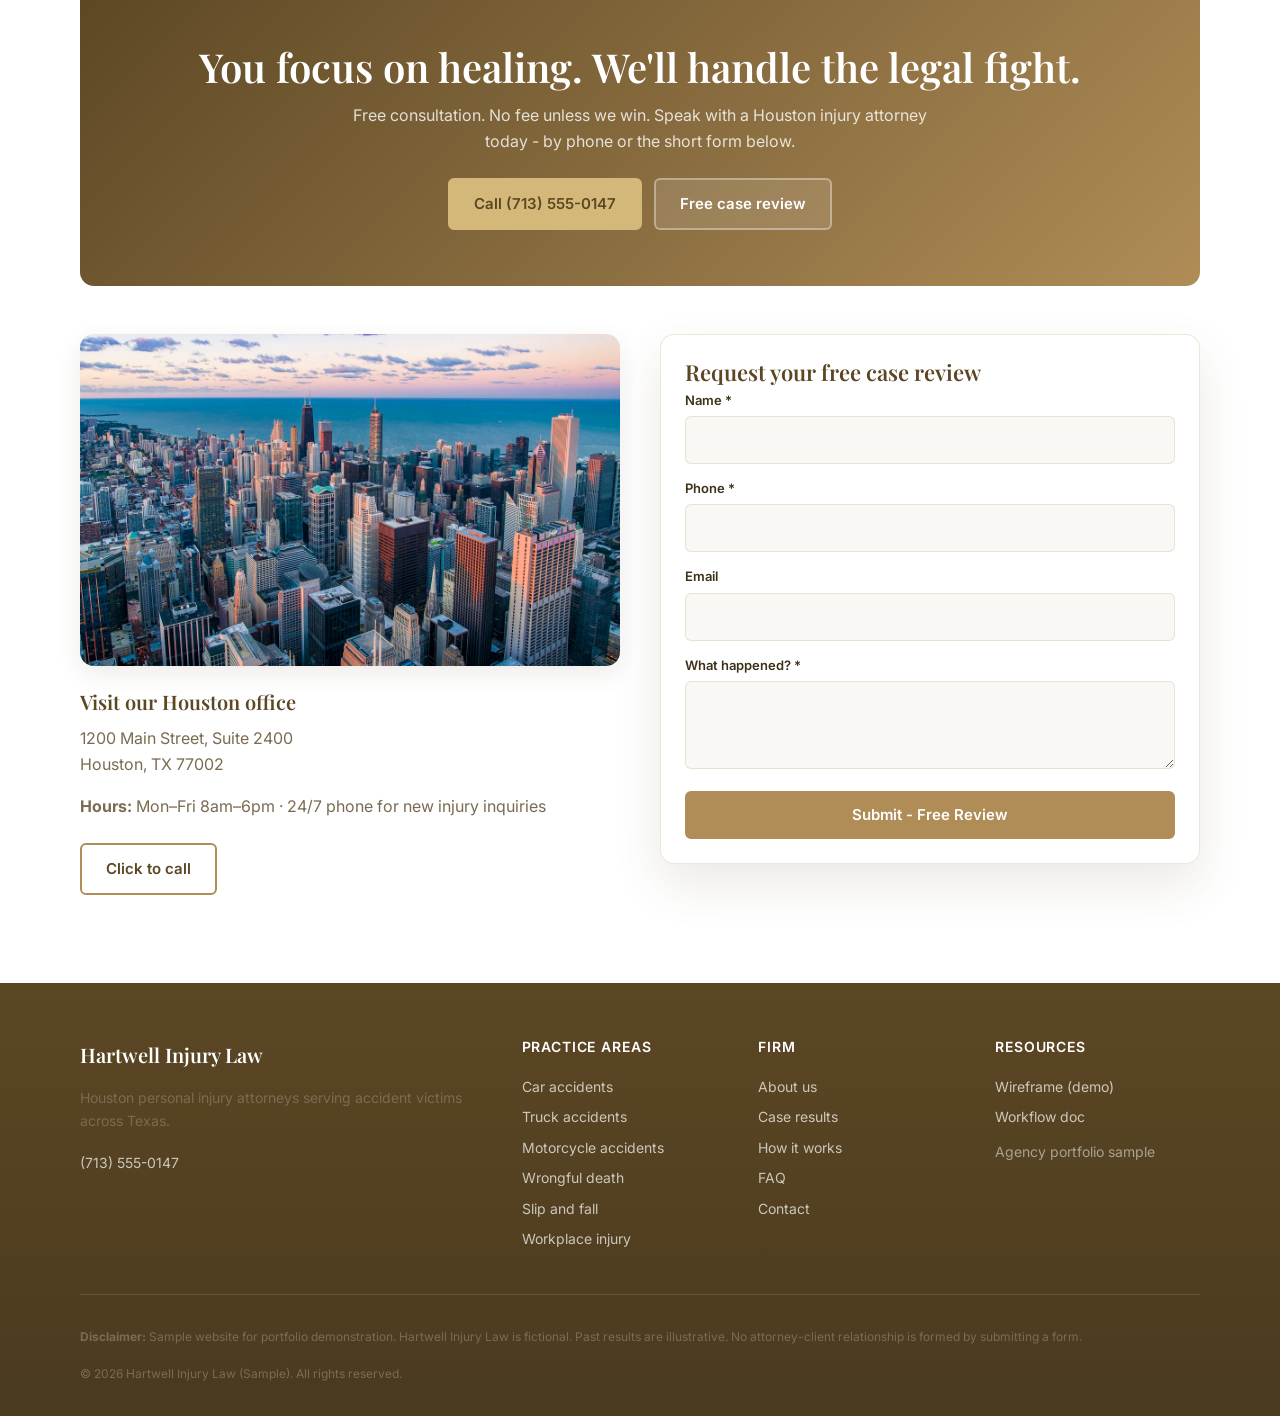
==== commit fec9e8f8: "Move process section above testimonials and refine mobile hero and CTA. Lighten hero copy card glass" ====
--- a/index.html
+++ b/index.html
@@ -149,6 +149,118 @@
       </div>
     </section>
 
+    <!-- Process — scroll-driven 3D card stack -->
+    <section class="section section--process" id="process" aria-labelledby="process-heading">
+      <div class="container">
+        <div class="section__header section__header--center">
+          <p class="section__eyebrow">How it works</p>
+          <h2 id="process-heading">A simple path from chaos to clarity.</h2>
+          <p class="section__lead">Four steps. We handle the legal weight - you prioritize recovery.</p>
+        </div>
+      </div>
+
+      <div class="process-scroll" data-process-scroll>
+        <div class="process-scroll__viewport">
+          <p class="process-scroll__hint" aria-hidden="true">Scroll to explore each step</p>
+          <div class="process-scroll__layout">
+            <div class="process-scroll__left">
+              <div class="process-stack process-stack--photos" role="list" aria-label="Process step photos">
+                <article class="process-stack__item" role="listitem" data-process-card>
+                  <span class="process-stack__bg-num" aria-hidden="true">1</span>
+                  <div class="process-photo-card">
+                    <img src="assets/images/process-phone.jpg" alt="Phone consultation" width="480" height="360" loading="lazy">
+                  </div>
+                </article>
+                <article class="process-stack__item" role="listitem" data-process-card>
+                  <span class="process-stack__bg-num" aria-hidden="true">2</span>
+                  <div class="process-photo-card">
+                    <img src="assets/images/process-investigate.jpg" alt="Case investigation" width="480" height="360" loading="lazy">
+                  </div>
+                </article>
+                <article class="process-stack__item" role="listitem" data-process-card>
+                  <span class="process-stack__bg-num" aria-hidden="true">3</span>
+                  <div class="process-photo-card">
+                    <img src="assets/images/process-insurance.jpg" alt="Insurance negotiation" width="480" height="360" loading="lazy">
+                  </div>
+                </article>
+                <article class="process-stack__item" role="listitem" data-process-card>
+                  <span class="process-stack__bg-num" aria-hidden="true">4</span>
+                  <div class="process-photo-card">
+                    <img src="assets/images/process-recovery.jpg" alt="Client recovery" width="480" height="360" loading="lazy">
+                  </div>
+                </article>
+              </div>
+            </div>
+            <div class="process-scroll__right">
+              <div class="process-stack process-stack--copy" role="list" aria-label="Process step details">
+                <article class="process-copy" role="listitem" data-process-copy>
+                  <p class="process-copy__eyebrow">Step 01</p>
+                  <h3>Tell us what happened</h3>
+                  <p>Free consultation by phone or form. We listen, ask the right questions, and outline next steps.</p>
+                </article>
+                <article class="process-copy" role="listitem" data-process-copy>
+                  <p class="process-copy__eyebrow">Step 02</p>
+                  <h3>We investigate your case</h3>
+                  <p>Police reports, medical records, witnesses, and evidence preservation - built early, not late.</p>
+                </article>
+                <article class="process-copy" role="listitem" data-process-copy>
+                  <p class="process-copy__eyebrow">Step 03</p>
+                  <h3>We deal with insurance</h3>
+                  <p>Adjusters, denials, and lowball offers are handled by us. No giving recorded statements without counsel.</p>
+                </article>
+                <article class="process-copy" role="listitem" data-process-copy>
+                  <p class="process-copy__eyebrow">Step 04</p>
+                  <h3>You focus on recovery</h3>
+                  <p>Treatment comes first. We pursue fair settlement or trial while keeping you informed at every stage.</p>
+                </article>
+              </div>
+            </div>
+          </div>
+        </div>
+      </div>
+
+      <div class="container process-fallback" aria-label="Case process steps">
+        <ol class="process-steps">
+          <li class="process-step">
+            <div class="process-step__thumb">
+              <img src="assets/images/process-phone.jpg" alt="Phone consultation" width="200" height="200" loading="lazy">
+            </div>
+            <div>
+              <h3><span class="process-step__num" aria-hidden="true">1.</span> Tell us what happened</h3>
+              <p>Free consultation by phone or form. We listen, ask the right questions, and outline next steps.</p>
+            </div>
+          </li>
+          <li class="process-step">
+            <div class="process-step__thumb">
+              <img src="assets/images/process-investigate.jpg" alt="Case investigation documents" width="200" height="200" loading="lazy">
+            </div>
+            <div>
+              <h3><span class="process-step__num" aria-hidden="true">2.</span> We investigate your case</h3>
+              <p>Police reports, medical records, witnesses, and evidence preservation - built early, not late.</p>
+            </div>
+          </li>
+          <li class="process-step">
+            <div class="process-step__thumb">
+              <img src="assets/images/process-insurance.jpg" alt="Insurance negotiation" width="200" height="200" loading="lazy">
+            </div>
+            <div>
+              <h3><span class="process-step__num" aria-hidden="true">3.</span> We deal with insurance</h3>
+              <p>Adjusters, denials, and lowball offers are handled by us. No giving recorded statements without counsel.</p>
+            </div>
+          </li>
+          <li class="process-step">
+            <div class="process-step__thumb">
+              <img src="assets/images/process-recovery.jpg" alt="Client recovery and wellness" width="200" height="200" loading="lazy">
+            </div>
+            <div>
+              <h3><span class="process-step__num" aria-hidden="true">4.</span> You focus on recovery</h3>
+              <p>Treatment comes first. We pursue fair settlement or trial while keeping you informed at every stage.</p>
+            </div>
+          </li>
+        </ol>
+      </div>
+    </section>
+
     <!-- Client success — bento testimonials -->
     <section class="bento" id="testimonials" aria-labelledby="bento-heading">
       <span class="bento__bg-quote" aria-hidden="true">&ldquo;</span>
@@ -418,118 +530,6 @@
       </div>
     </section>
 
-    <!-- Process — scroll-driven 3D card stack -->
-    <section class="section section--process" id="process" aria-labelledby="process-heading">
-      <div class="container">
-        <div class="section__header section__header--center">
-          <p class="section__eyebrow">How it works</p>
-          <h2 id="process-heading">A simple path from chaos to clarity.</h2>
-          <p class="section__lead">Four steps. We handle the legal weight - you prioritize recovery.</p>
-        </div>
-      </div>
-
-      <div class="process-scroll" data-process-scroll>
-        <div class="process-scroll__viewport">
-          <p class="process-scroll__hint" aria-hidden="true">Scroll to explore each step</p>
-          <div class="process-scroll__layout">
-            <div class="process-scroll__left">
-              <div class="process-stack process-stack--photos" role="list" aria-label="Process step photos">
-                <article class="process-stack__item" role="listitem" data-process-card>
-                  <span class="process-stack__bg-num" aria-hidden="true">1</span>
-                  <div class="process-photo-card">
-                    <img src="assets/images/process-phone.jpg" alt="Phone consultation" width="480" height="360" loading="lazy">
-                  </div>
-                </article>
-                <article class="process-stack__item" role="listitem" data-process-card>
-                  <span class="process-stack__bg-num" aria-hidden="true">2</span>
-                  <div class="process-photo-card">
-                    <img src="assets/images/process-investigate.jpg" alt="Case investigation" width="480" height="360" loading="lazy">
-                  </div>
-                </article>
-                <article class="process-stack__item" role="listitem" data-process-card>
-                  <span class="process-stack__bg-num" aria-hidden="true">3</span>
-                  <div class="process-photo-card">
-                    <img src="assets/images/process-insurance.jpg" alt="Insurance negotiation" width="480" height="360" loading="lazy">
-                  </div>
-                </article>
-                <article class="process-stack__item" role="listitem" data-process-card>
-                  <span class="process-stack__bg-num" aria-hidden="true">4</span>
-                  <div class="process-photo-card">
-                    <img src="assets/images/process-recovery.jpg" alt="Client recovery" width="480" height="360" loading="lazy">
-                  </div>
-                </article>
-              </div>
-            </div>
-            <div class="process-scroll__right">
-              <div class="process-stack process-stack--copy" role="list" aria-label="Process step details">
-                <article class="process-copy" role="listitem" data-process-copy>
-                  <p class="process-copy__eyebrow">Step 01</p>
-                  <h3>Tell us what happened</h3>
-                  <p>Free consultation by phone or form. We listen, ask the right questions, and outline next steps.</p>
-                </article>
-                <article class="process-copy" role="listitem" data-process-copy>
-                  <p class="process-copy__eyebrow">Step 02</p>
-                  <h3>We investigate your case</h3>
-                  <p>Police reports, medical records, witnesses, and evidence preservation - built early, not late.</p>
-                </article>
-                <article class="process-copy" role="listitem" data-process-copy>
-                  <p class="process-copy__eyebrow">Step 03</p>
-                  <h3>We deal with insurance</h3>
-                  <p>Adjusters, denials, and lowball offers are handled by us. No giving recorded statements without counsel.</p>
-                </article>
-                <article class="process-copy" role="listitem" data-process-copy>
-                  <p class="process-copy__eyebrow">Step 04</p>
-                  <h3>You focus on recovery</h3>
-                  <p>Treatment comes first. We pursue fair settlement or trial while keeping you informed at every stage.</p>
-                </article>
-              </div>
-            </div>
-          </div>
-        </div>
-      </div>
-
-      <div class="container process-fallback" aria-label="Case process steps">
-        <ol class="process-steps">
-          <li class="process-step">
-            <div class="process-step__thumb">
-              <img src="assets/images/process-phone.jpg" alt="Phone consultation" width="200" height="200" loading="lazy">
-            </div>
-            <div>
-              <h3><span class="process-step__num" aria-hidden="true">1.</span> Tell us what happened</h3>
-              <p>Free consultation by phone or form. We listen, ask the right questions, and outline next steps.</p>
-            </div>
-          </li>
-          <li class="process-step">
-            <div class="process-step__thumb">
-              <img src="assets/images/process-investigate.jpg" alt="Case investigation documents" width="200" height="200" loading="lazy">
-            </div>
-            <div>
-              <h3><span class="process-step__num" aria-hidden="true">2.</span> We investigate your case</h3>
-              <p>Police reports, medical records, witnesses, and evidence preservation - built early, not late.</p>
-            </div>
-          </li>
-          <li class="process-step">
-            <div class="process-step__thumb">
-              <img src="assets/images/process-insurance.jpg" alt="Insurance negotiation" width="200" height="200" loading="lazy">
-            </div>
-            <div>
-              <h3><span class="process-step__num" aria-hidden="true">3.</span> We deal with insurance</h3>
-              <p>Adjusters, denials, and lowball offers are handled by us. No giving recorded statements without counsel.</p>
-            </div>
-          </li>
-          <li class="process-step">
-            <div class="process-step__thumb">
-              <img src="assets/images/process-recovery.jpg" alt="Client recovery and wellness" width="200" height="200" loading="lazy">
-            </div>
-            <div>
-              <h3><span class="process-step__num" aria-hidden="true">4.</span> You focus on recovery</h3>
-              <p>Treatment comes first. We pursue fair settlement or trial while keeping you informed at every stage.</p>
-            </div>
-          </li>
-        </ol>
-      </div>
-    </section>
-
     <!-- FAQ -->
     <section class="section section--alt" id="faq" aria-labelledby="faq-heading">
       <div class="container">
--- a/css/styles.css
+++ b/css/styles.css
@@ -289,6 +289,7 @@
   margin-top: 0;
   padding-top: 0;
   padding-bottom: 0;
+  background: #000;
 }
 
 .page-home .logo__name,
--- a/css/pages.css
+++ b/css/pages.css
@@ -1,15 +1,48 @@
 /* Inner page layouts */
 
 .page-hero {
+  position: relative;
+  overflow: hidden;
   padding-top: 3rem;
   padding-bottom: 3rem;
-  background: linear-gradient(165deg, var(--primary-deep) 0%, var(--secondary) 100%);
+  background: linear-gradient(165deg, #9a8468 0%, #b5a080 55%, #d4c4a8 100%);
   color: #fff;
+}
+
+.page-hero .hero__bg {
+  position: absolute;
+  inset: 0;
+  z-index: 0;
+}
+
+.page-hero .hero__bg-img {
+  width: 100%;
+  height: 100%;
+  object-fit: cover;
+  opacity: 0.72;
+  animation: none;
+}
+
+.page-hero .hero__bg-overlay {
+  background:
+    linear-gradient(
+      105deg,
+      rgba(61, 49, 24, 0.38) 0%,
+      rgba(120, 98, 60, 0.28) 45%,
+      rgba(92, 71, 36, 0.12) 100%
+    ),
+    radial-gradient(ellipse 55% 85% at 80% 50%, rgba(212, 184, 122, 0.18), transparent);
+}
+
+.page-hero > .container {
+  position: relative;
+  z-index: 1;
 }
 
 .page-hero h1 {
   color: #fff;
   max-width: 18ch;
+  text-shadow: 0 1px 24px rgba(0, 0, 0, 0.25);
 }
 
 .page-hero p {
--- a/css/animations.css
+++ b/css/animations.css
@@ -60,7 +60,7 @@
   overflow: hidden;
 }
 
-/* Image-only hero (home) — full viewport, flush to top */
+/* Image-only hero (home) — full viewport with black band under navbar */
 .hero--image-only.hero--with-copy {
   position: relative;
   height: 100vh;
@@ -68,14 +68,22 @@
   max-height: 100dvh;
   margin-top: 0;
   padding: 0;
-  background: #2a2210;
+  background: #000;
   overflow: hidden;
 }
 
 .page-home .hero--editorial.hero--image-only {
   min-height: 100dvh;
-  padding-top: 0;
   padding-bottom: 0;
+}
+
+.page-home .hero--image-only .hero__media {
+  position: absolute;
+  top: var(--header-h);
+  right: 0;
+  bottom: 0;
+  left: 0;
+  line-height: 0;
 }
 
 .hero--image-only .hero__media {
@@ -105,6 +113,22 @@
 }
 
 /* Hero overlay copy (left) */
+.page-home .hero--with-copy .hero__overlay {
+  position: absolute;
+  top: var(--header-h);
+  right: 0;
+  bottom: 0;
+  left: 0;
+  z-index: 1;
+  display: flex;
+  align-items: stretch;
+  height: auto;
+  padding-top: clamp(0.75rem, 2vh, 1.5rem);
+  padding-bottom: clamp(0.75rem, 2vh, 1.25rem);
+  background: transparent;
+  pointer-events: none;
+}
+
 .hero--with-copy .hero__overlay {
   position: absolute;
   inset: 0;
@@ -147,43 +171,43 @@
   border-radius: var(--radius-lg);
   background: linear-gradient(
     145deg,
-    rgba(255, 255, 255, 0.96) 0%,
-    rgba(255, 252, 245, 0.92) 100%
+    rgba(18, 16, 14, 0.62) 0%,
+    rgba(28, 24, 20, 0.52) 100%
   );
-  -webkit-backdrop-filter: blur(22px) saturate(1.2);
-  backdrop-filter: blur(22px) saturate(1.2);
-  border: 1px solid rgba(176, 141, 87, 0.4);
+  -webkit-backdrop-filter: blur(16px) saturate(1.1);
+  backdrop-filter: blur(16px) saturate(1.1);
+  border: 1px solid rgba(176, 141, 87, 0.32);
   box-shadow:
-    inset 0 1px 0 rgba(255, 255, 255, 0.9),
-    0 16px 48px rgba(92, 71, 36, 0.18);
+    inset 0 1px 0 rgba(255, 255, 255, 0.1),
+    0 12px 36px rgba(0, 0, 0, 0.28);
 }
 
 .hero__card .hero__eyebrow {
-  color: var(--accent);
+  color: var(--accent-light);
 }
 
 .hero__card .hero__title {
-  color: var(--gold-deep);
+  color: #fff;
 }
 
 .hero__card .hero__title-accent {
-  color: var(--accent);
+  color: var(--accent-light);
 }
 
 .hero__card .hero__desc {
-  color: var(--text-muted);
+  color: rgba(255, 255, 255, 0.82);
 }
 
 .hero__card .btn--hero-outline {
-  color: var(--gold-deep);
-  border-color: var(--accent);
-  background: #fff;
+  color: #fff;
+  border-color: var(--accent-light);
+  background: transparent;
 }
 
 .hero__card .btn--hero-outline:hover {
-  background: var(--accent);
+  background: rgba(197, 164, 109, 0.18);
   color: #fff;
-  border-color: var(--accent);
+  border-color: #d4b87a;
 }
 
 .hero__eyebrow {
@@ -274,11 +298,43 @@
 }
 
 @media (max-width: 768px) {
+  .page-home .hero--with-copy .hero__overlay {
+    align-items: flex-end;
+    padding-bottom: calc(var(--mobile-bar-h) + 0.5rem);
+  }
+
+  .hero--with-copy .hero__copy-block {
+    justify-content: flex-end;
+  }
+
+  .hero__card {
+    padding: 0.875rem 1rem;
+    max-width: 100%;
+  }
+
+  .hero__eyebrow {
+    margin-bottom: 0.35rem;
+    font-size: 0.5625rem;
+    letter-spacing: 0.16em;
+  }
+
+  .hero__title {
+    margin-bottom: 0.45rem;
+    font-size: clamp(1.125rem, 4.8vw, 1.5rem);
+    line-height: 1.18;
+  }
+
+  .hero__desc {
+    margin-bottom: 0.6rem;
+    font-size: 0.75rem;
+    line-height: 1.5;
+  }
+
   .hero--with-copy .hero__actions .btn {
     flex: 1 1 auto;
     justify-content: center;
     text-align: center;
-    padding: 0.7rem 0.75rem;
+    padding: 0.65rem 0.75rem;
     font-size: 0.625rem;
   }
 }
